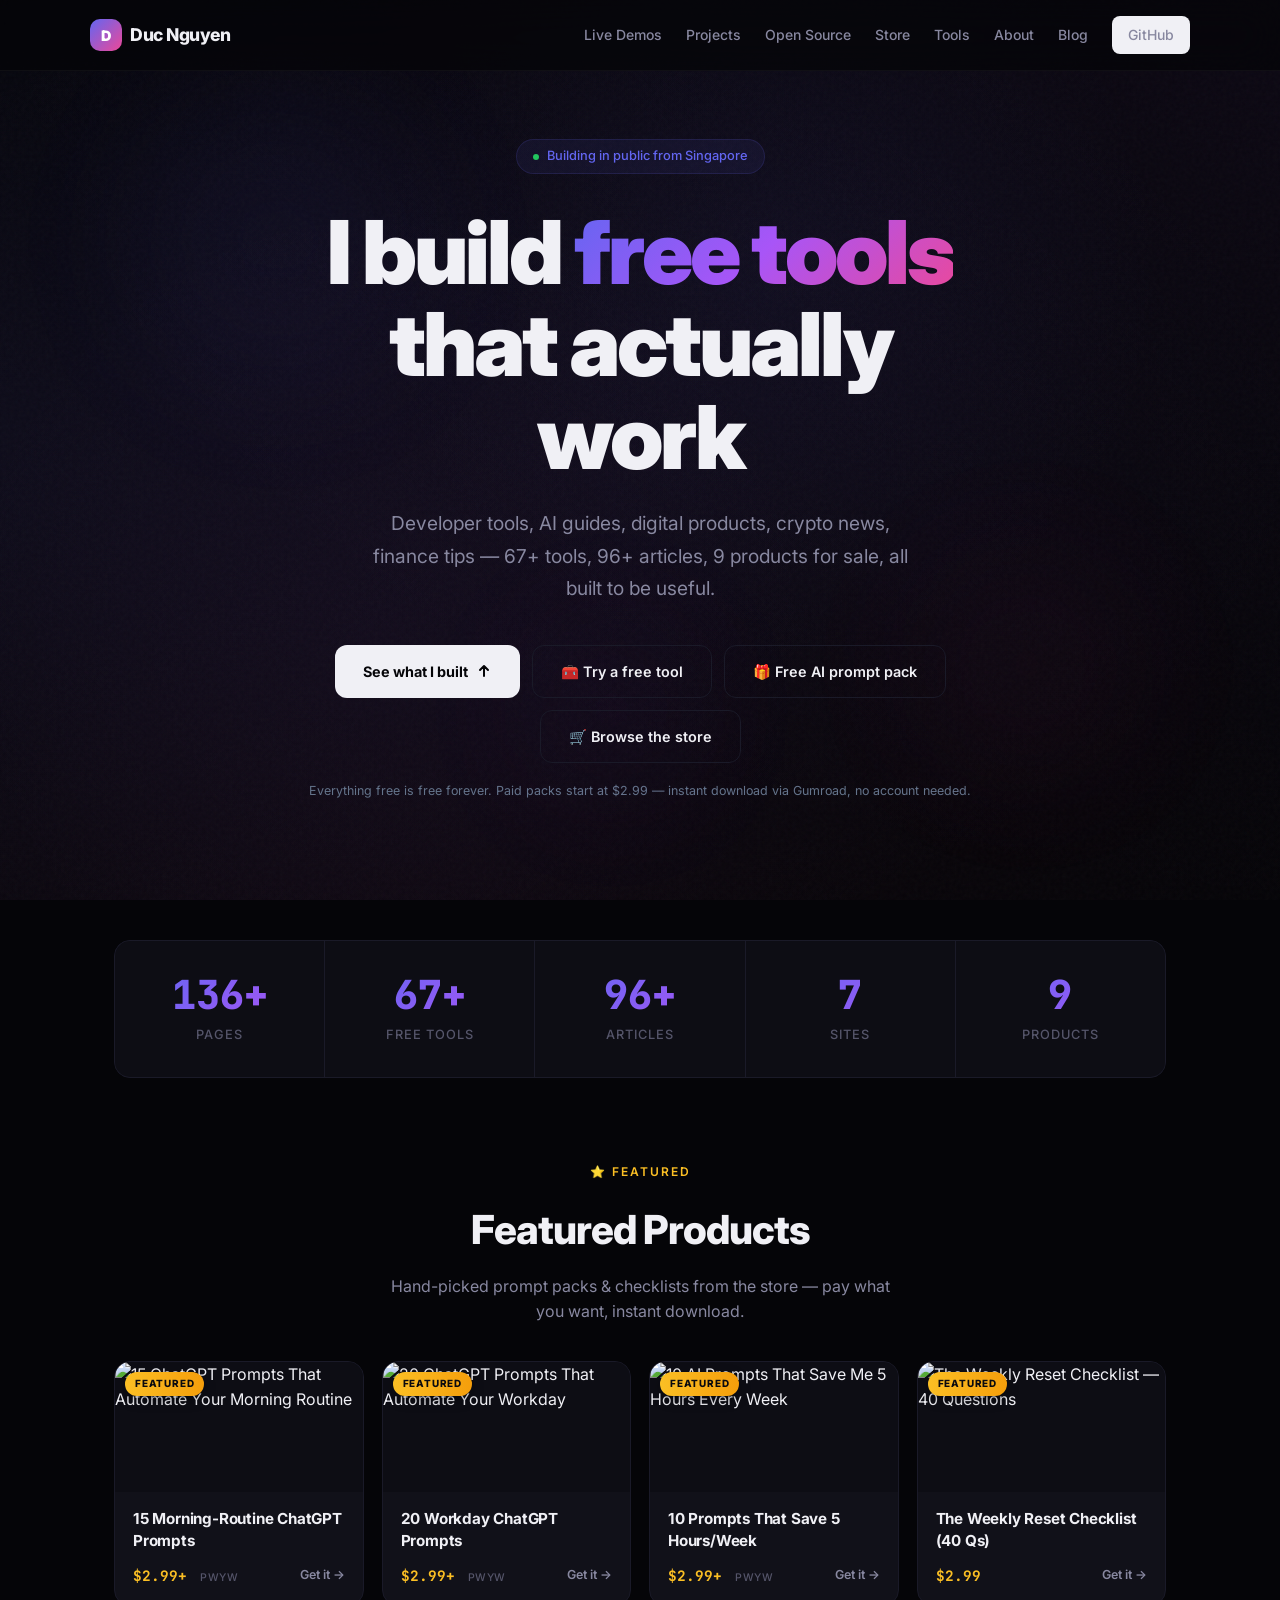
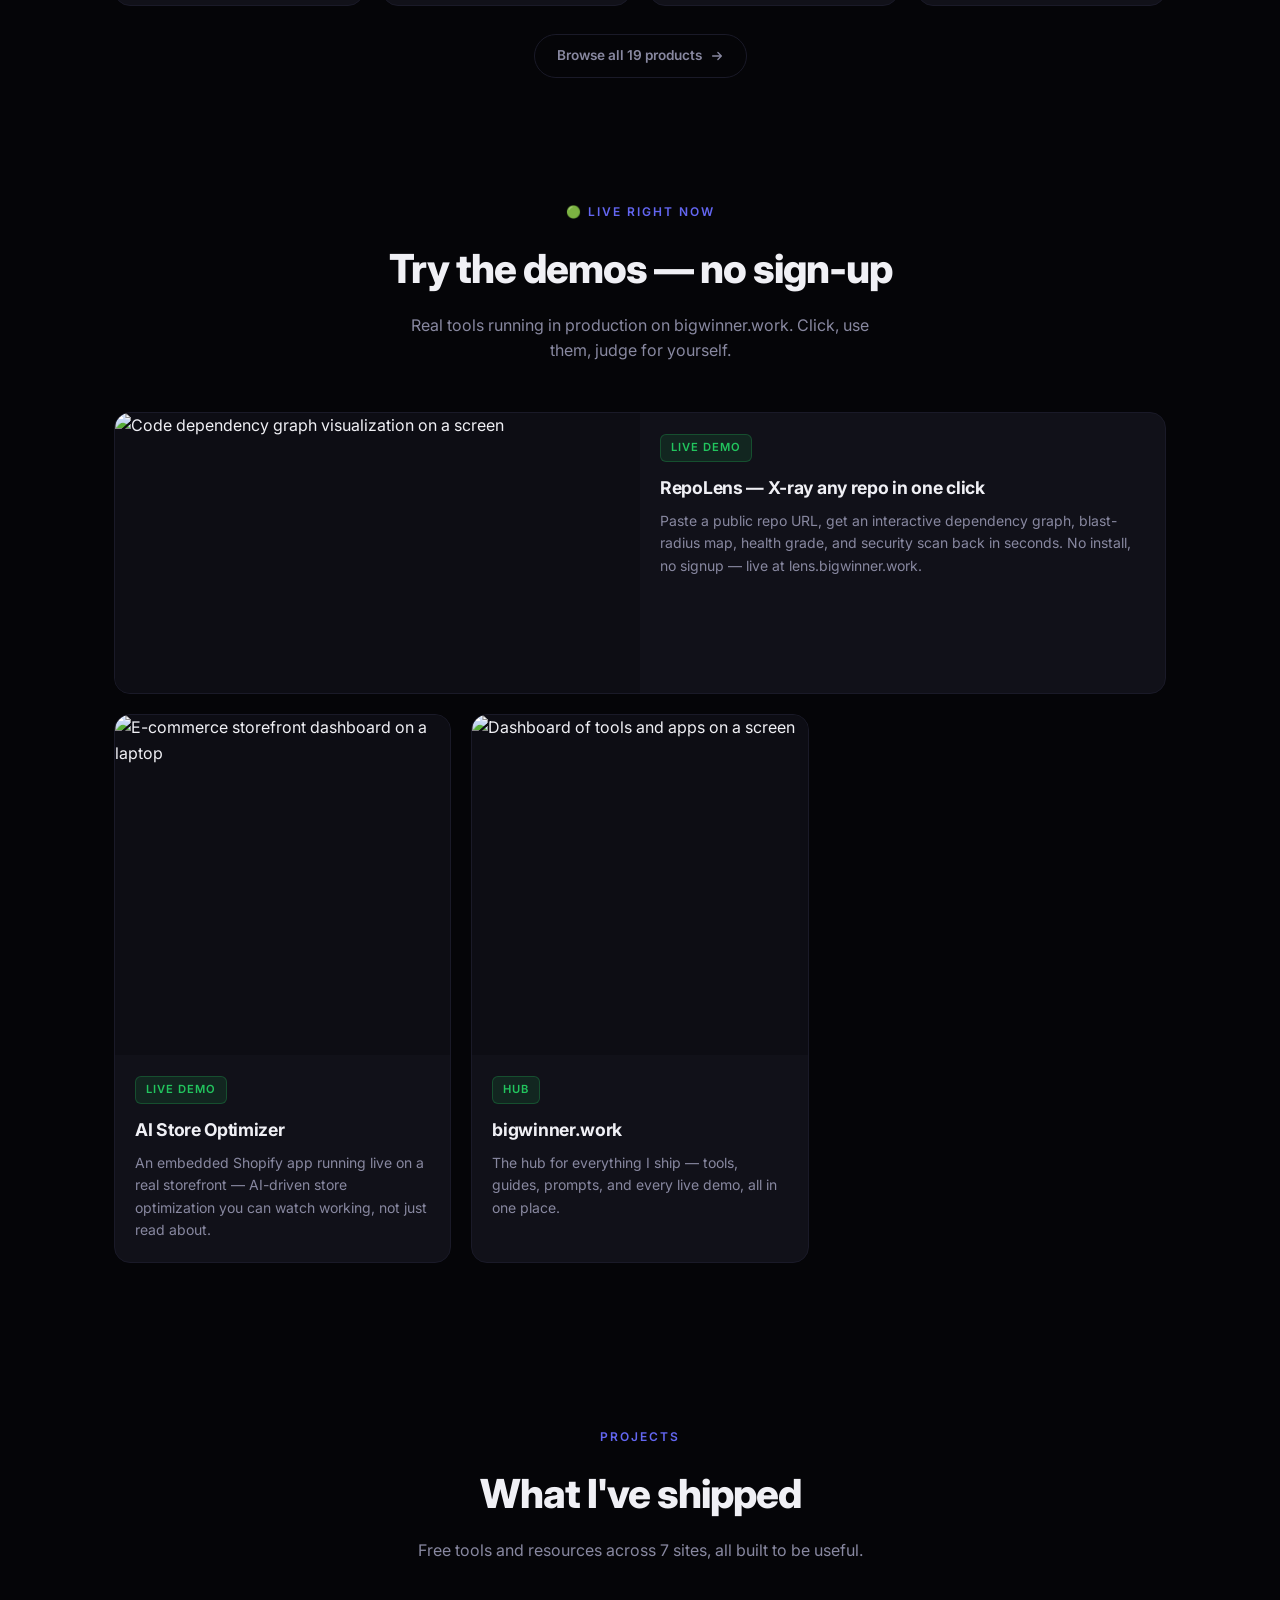
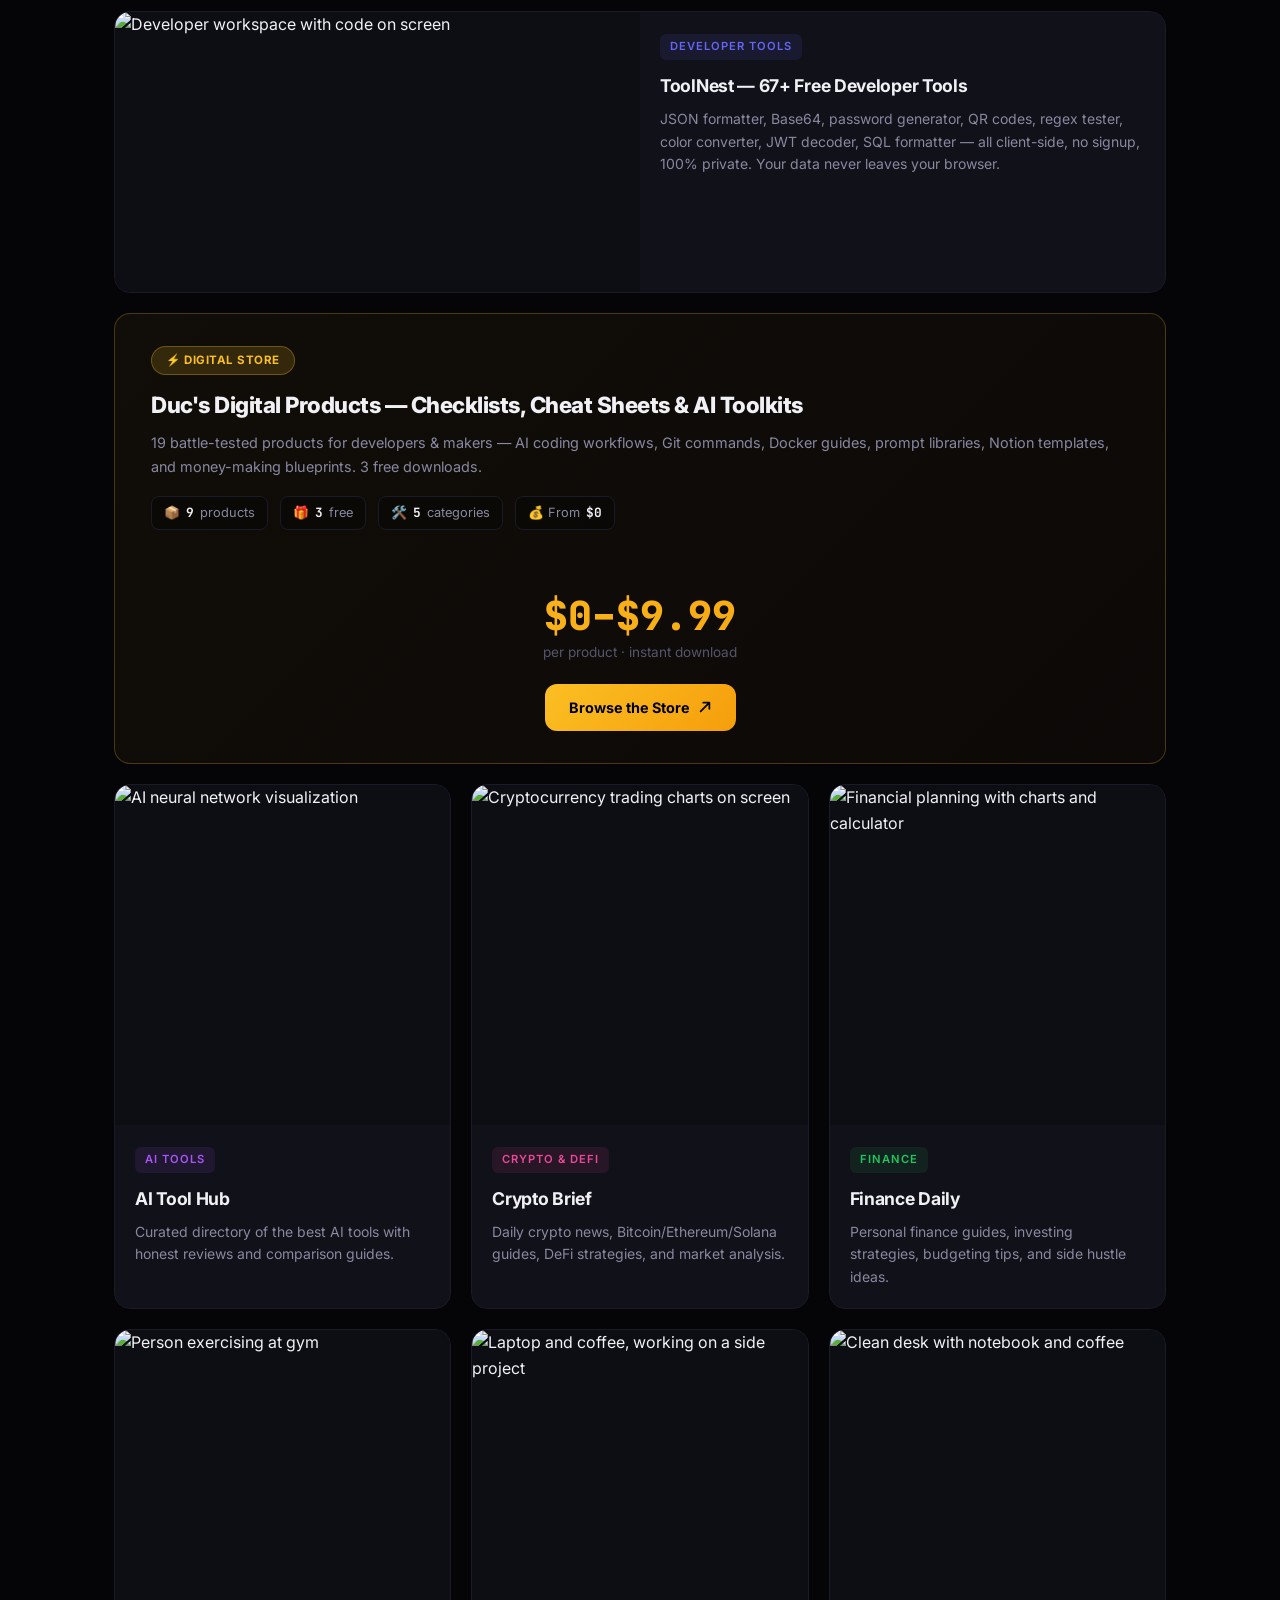
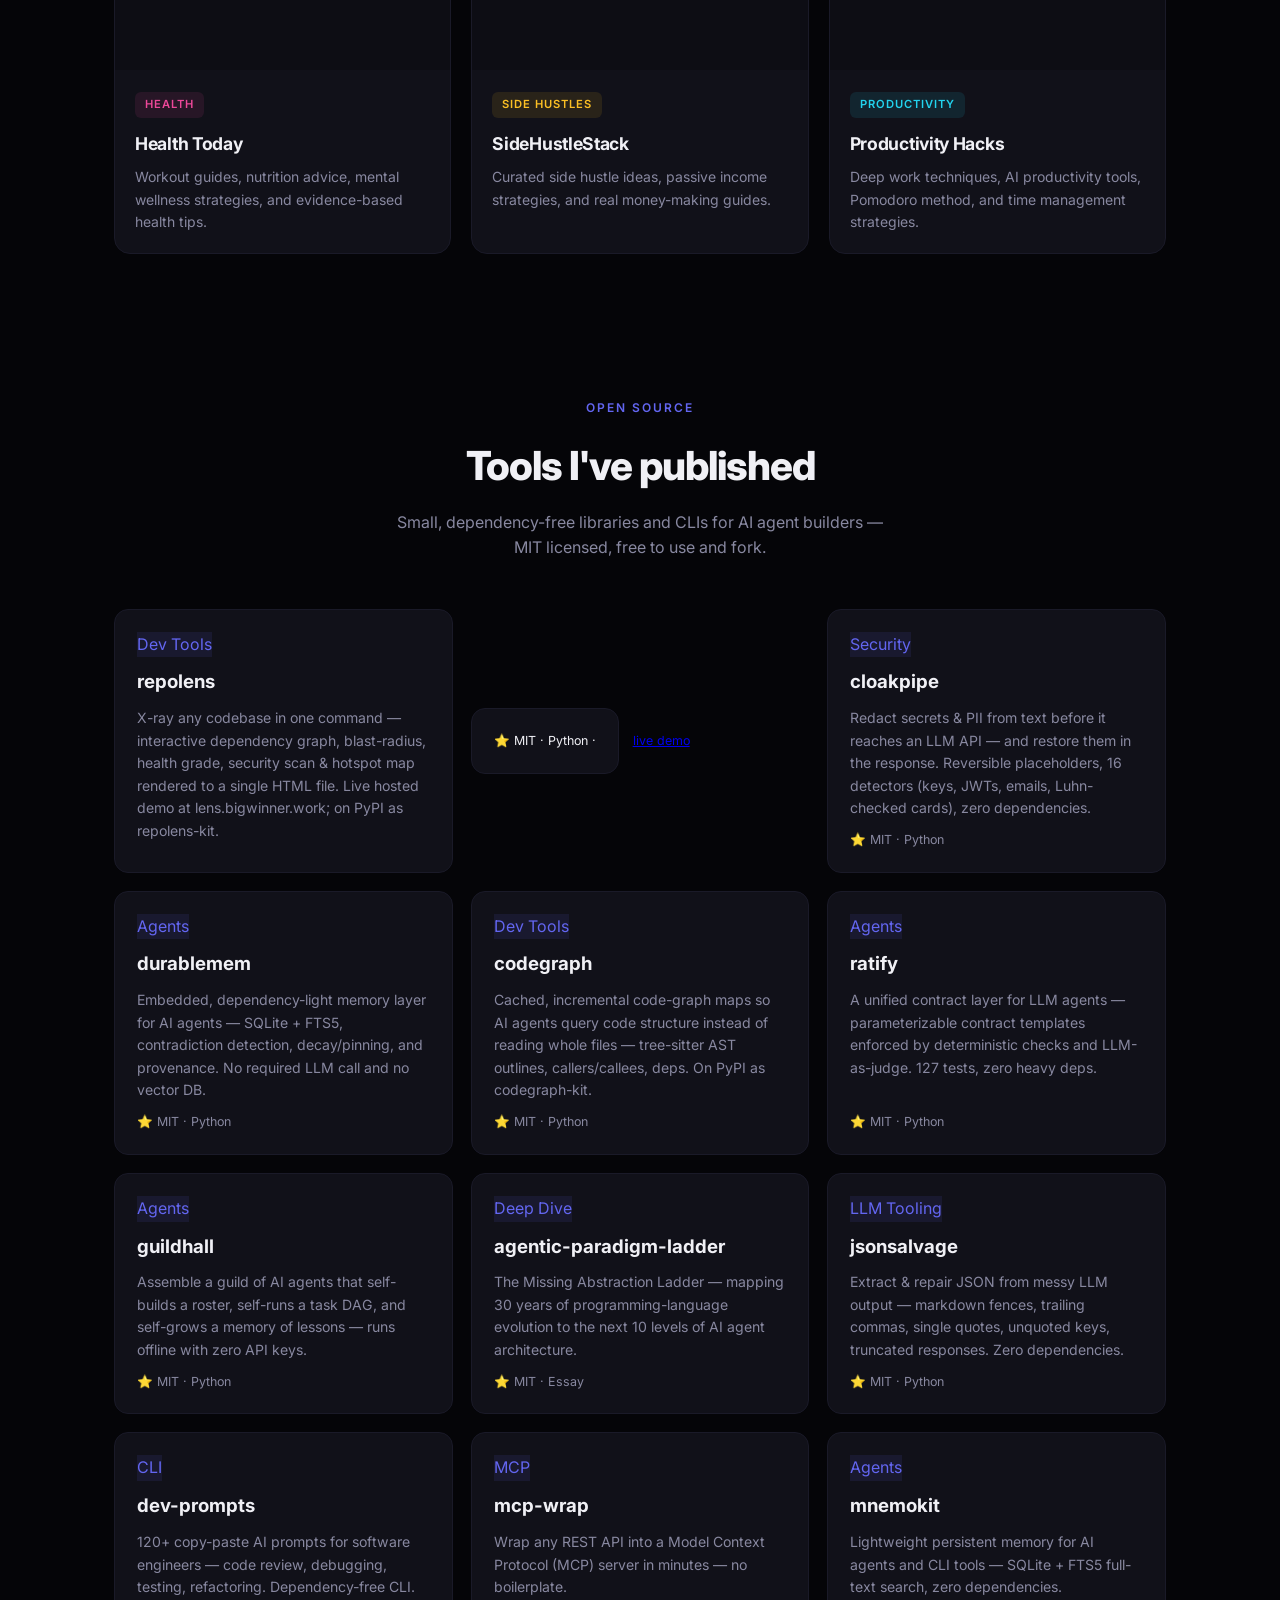
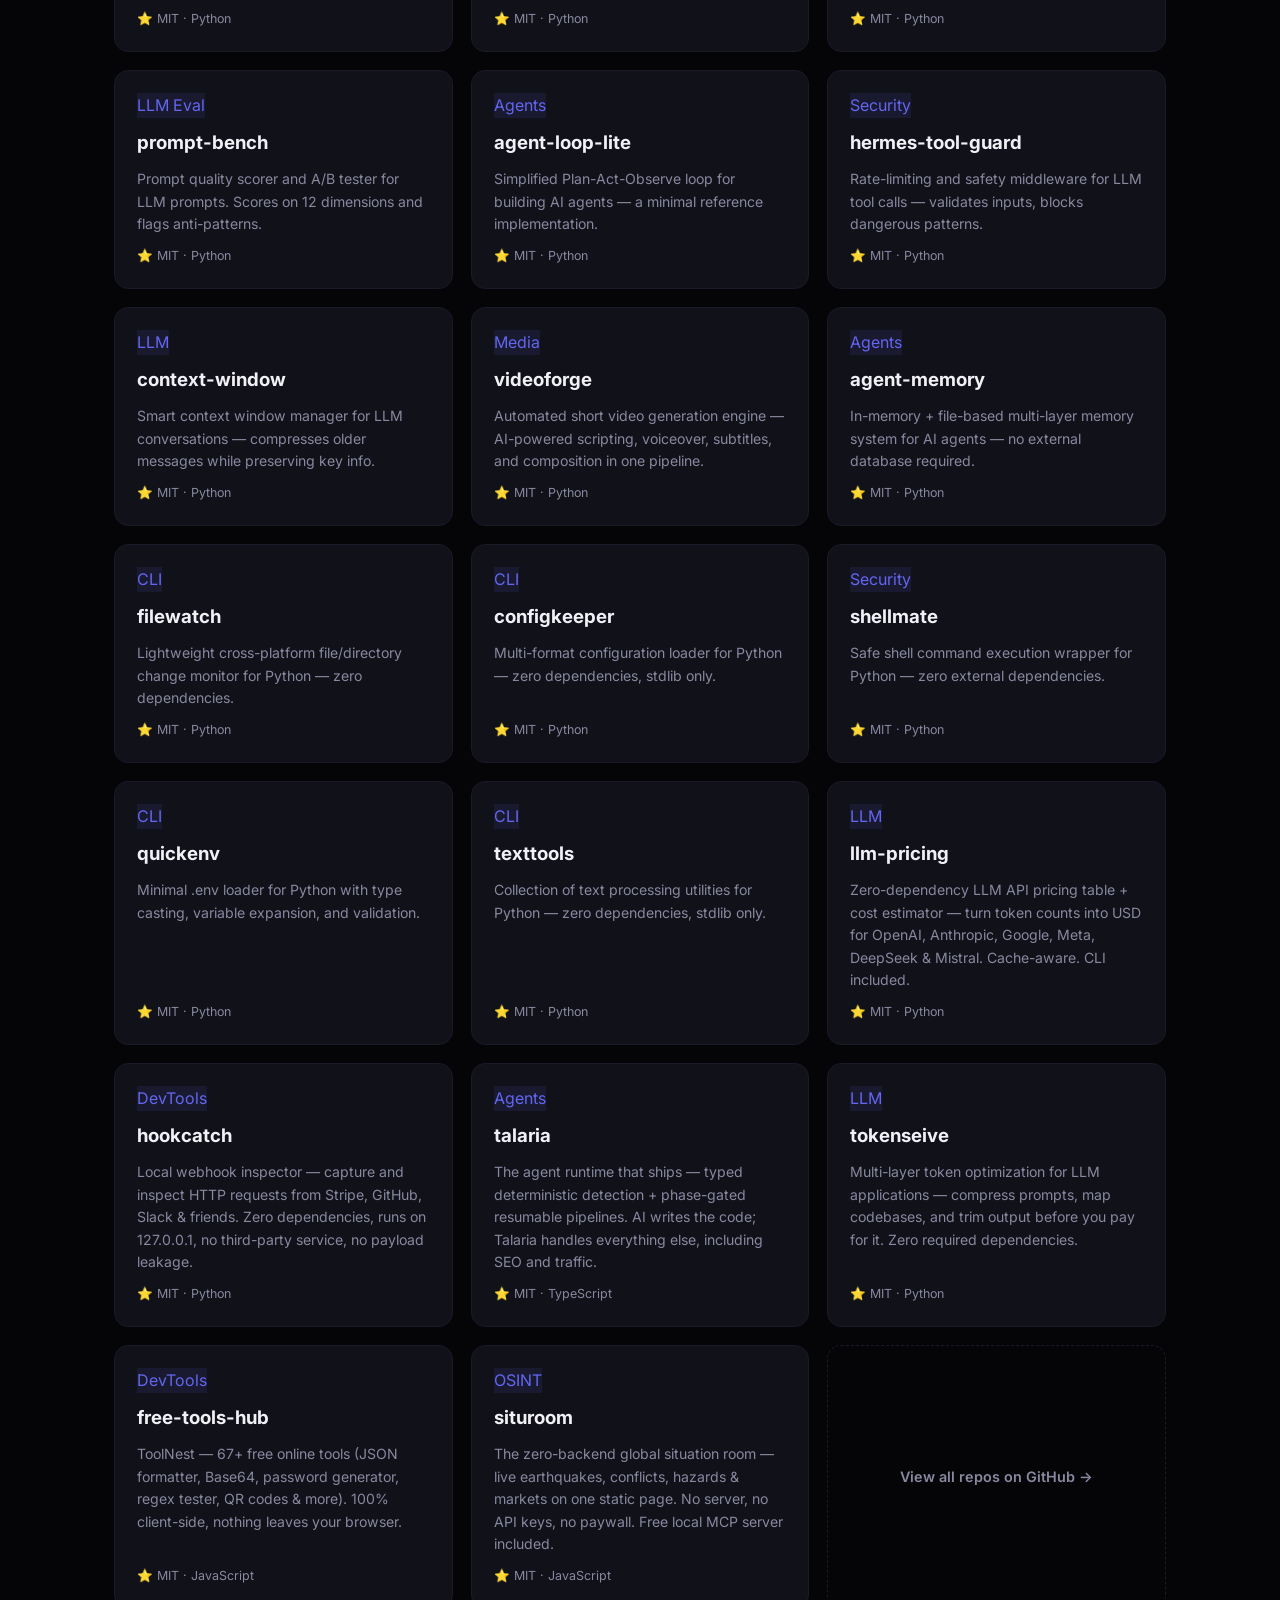
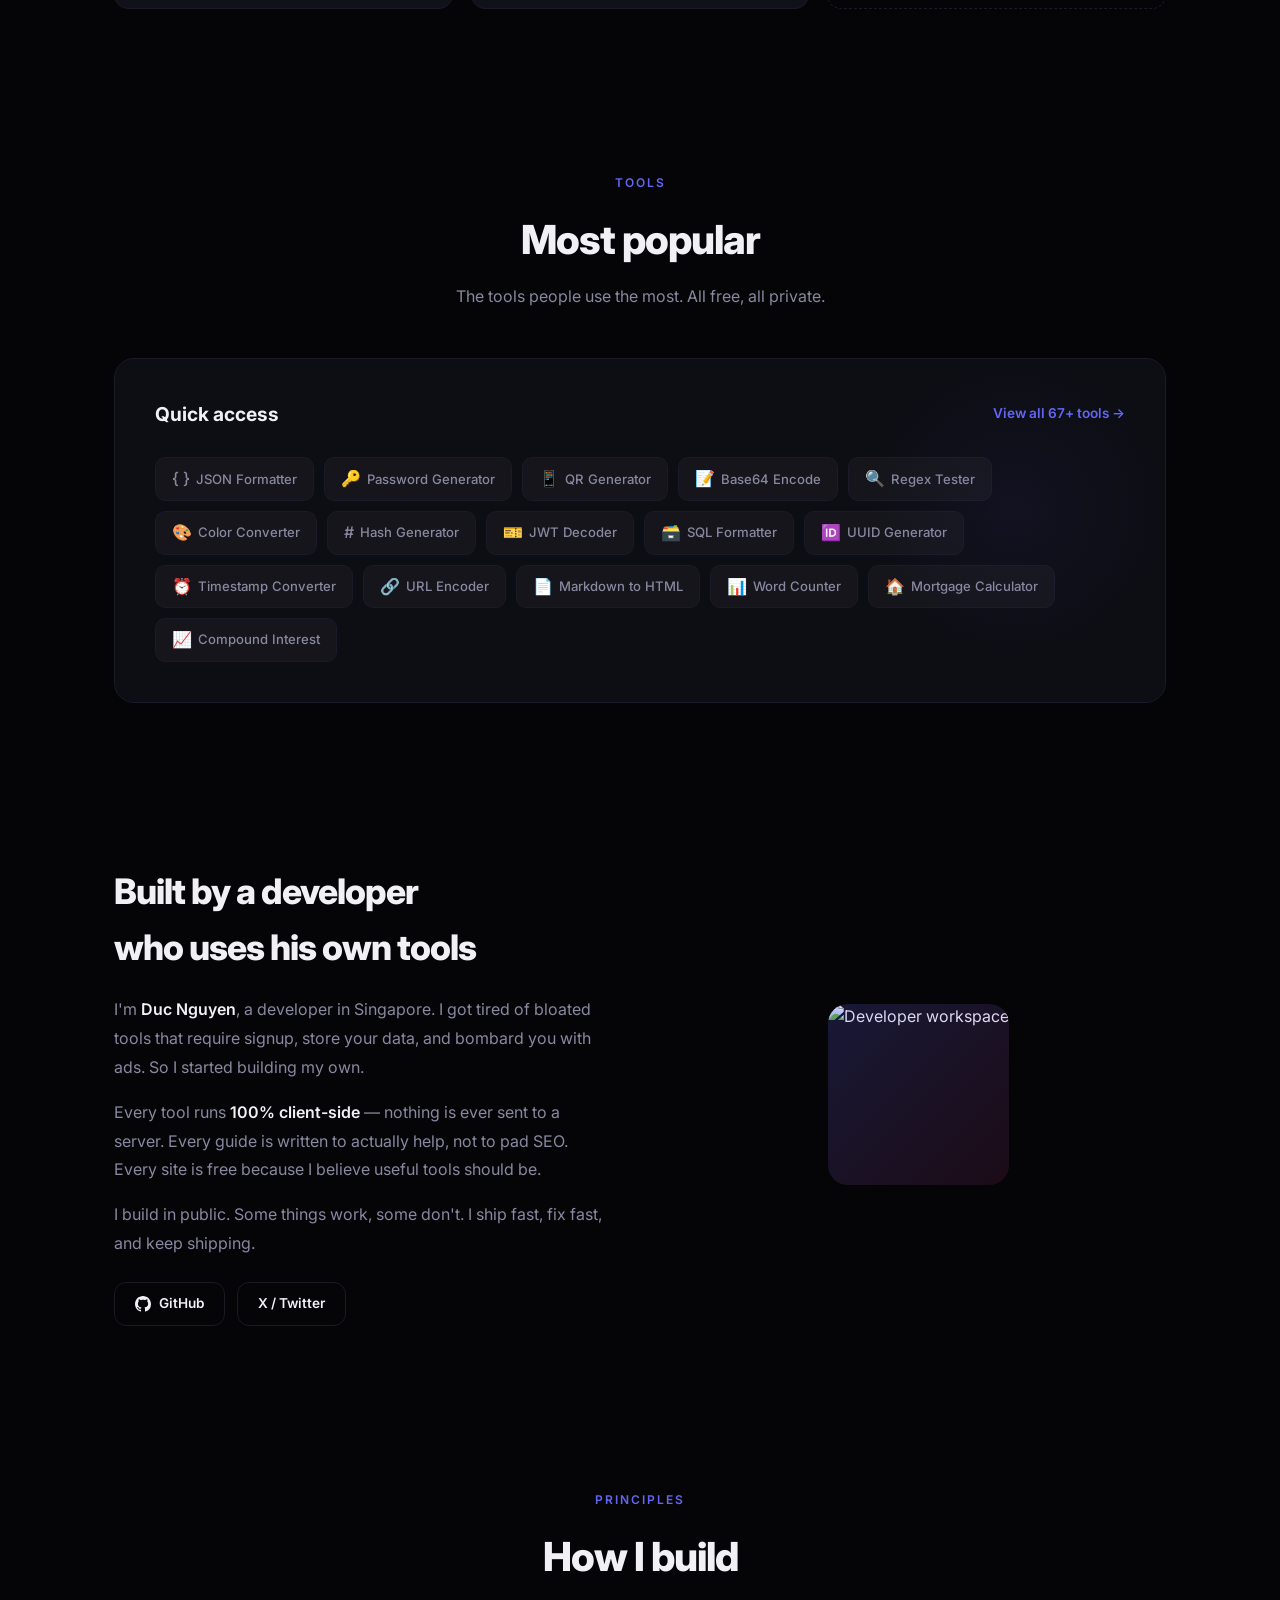
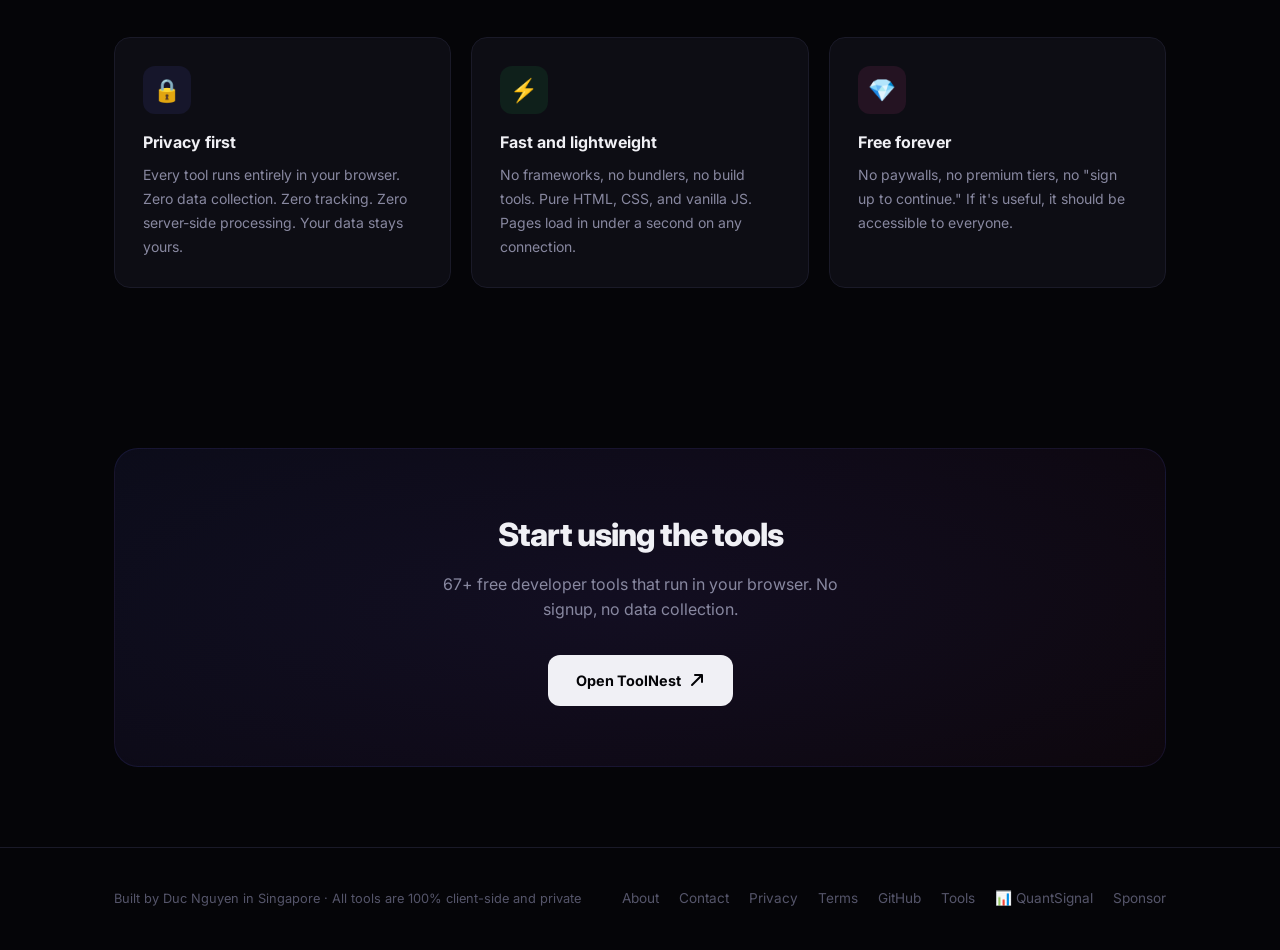
==== index.html @ ccb3fd34 "Add Live Demos section — lens.bigwinner.work, aiops.bigwinner.work, bigwinner.work hub" ====
<!DOCTYPE html>
<html lang="en">
<head>
<meta charset="UTF-8">
<meta name="ko-fi-verification" content="64ea4528-4867-47f4-9dbd-3e9dc4a42179">
<meta name="google-adsense-account" content="ca-pub-1432831545676654">
<!-- Google Analytics -->
<script async src="https://www.googletagmanager.com/gtag/js?id=G-7E63EG326X"></script>
<script>
  window.dataLayer = window.dataLayer || [];
  function gtag(){dataLayer.push(arguments);}
  gtag("js", new Date());
  gtag("config", "G-7E63EG326X");
</script>
<meta name="viewport" content="width=device-width, initial-scale=1.0">
<title>Duc Nguyen — Builder, Developer, Maker of Free Tools</title>
<meta name="description" content="I build free tools, write guides, and sell digital products. 67+ developer tools, 96+ articles, 9 products, 8 sites — all built to be useful.">
<meta name="robots" content="index, follow">
<link rel="canonical" href="https://nguyenminhduc9988.github.io/">
<meta property="og:title" content="Duc Nguyen — Builder, Developer, Maker of Free Tools">
<meta property="og:description" content="I build free tools, write guides, and sell digital products. 67+ developer tools, 96+ articles, 9 products, 8 sites — all built to be useful.">
<meta property="og:type" content="website">
<meta property="og:url" content="https://nguyenminhduc9988.github.io/">
<meta property="og:site_name" content="Duc Nguyen">
<meta property="og:image" content="https://nguyenminhduc9988.github.io/og-image.png">
<meta name="twitter:card" content="summary_large_image">
<meta name="twitter:title" content="Duc Nguyen — Builder, Developer, Maker of Free Tools">
<meta name="twitter:description" content="I build free tools, write guides, and sell digital products. 67+ developer tools, 96+ articles, 9 products, 8 sites — all built to be useful.">
<meta name="twitter:image" content="https://nguyenminhduc9988.github.io/og-image.png">
<link rel="icon" href="data:image/svg+xml,%3Csvg xmlns='http://www.w3.org/2000/svg' viewBox='0 0 100 100'%3E%3Cdefs%3E%3ClinearGradient id='g' x1='0' y1='0' x2='1' y2='1'%3E%3Cstop offset='0' stop-color='%236366f1'/%3E%3Cstop offset='1' stop-color='%23ec4899'/%3E%3C/linearGradient%3E%3C/defs%3E%3Crect width='100' height='100' rx='20' fill='%230a0a0f'/%3E%3Ctext x='50' y='70' font-family='Arial' font-size='50' font-weight='bold' text-anchor='middle' fill='url(%23g)'%3ED%3C/text%3E%3C/svg%3E">
<link rel="preconnect" href="https://fonts.googleapis.com">
<link rel="preconnect" href="https://fonts.gstatic.com" crossorigin>
<link href="https://fonts.googleapis.com/css2?family=Inter:wght@300;400;500;600;700;800;900&family=JetBrains+Mono:wght@400;700;800&display=swap" rel="stylesheet">
<script type="application/ld+json">
{
  "@context": "https://schema.org",
  "@type": "Person",
  "name": "Duc Nguyen",
  "url": "https://nguyenminhduc9988.github.io/",
  "sameAs": ["https://github.com/nguyenminhduc9988"],
  "jobTitle": "Developer & Builder",
  "knowsAbout": ["Web Development", "AI Tools", "Developer Tools", "Free Software"]
}
</script>
<script type="application/ld+json">
{
  "@context": "https://schema.org",
  "@type": "ItemList",
  "name": "Projects by Duc Nguyen",
  "itemListElement": [
    {"@type": "ListItem", "position": 1, "name": "ToolNest — 67+ Free Developer Tools", "url": "https://nguyenminhduc9988.github.io/free-tools-hub/"},
    {"@type": "ListItem", "position": 2, "name": "AI Tool Hub — AI Tools Directory", "url": "https://nguyenminhduc9988.github.io/ai-tool-hub/"},
    {"@type": "ListItem", "position": 3, "name": "Crypto Brief — Crypto News & Guides", "url": "https://nguyenminhduc9988.github.io/crypto-brief/"},
    {"@type": "ListItem", "position": 4, "name": "Finance Daily — Personal Finance", "url": "https://nguyenminhduc9988.github.io/finance-daily/"},
    {"@type": "ListItem", "position": 5, "name": "Health Today — Wellness & Fitness", "url": "https://nguyenminhduc9988.github.io/health-today/"},
    {"@type": "ListItem", "position": 6, "name": "SideHustleStack — Side Hustles", "url": "https://nguyenminhduc9988.github.io/sidehustlestack/"},
    {"@type": "ListItem", "position": 7, "name": "Productivity Hacks — Work Smarter", "url": "https://nguyenminhduc9988.github.io/productivity-hacks/"},
    {"@type": "ListItem", "position": 8, "name": "Duc Store — 36 Digital Products", "url": "https://nguyenminhduc9988.github.io/duc-store/"}
  ]
}
</script>
<style>
:root {
  --bg: #050508;
  --surface: #0d0d14;
  --card: #111119;
  --border: #1a1a28;
  --border-glow: #2a2a40;
  --text: #f0f0f5;
  --text-secondary: #8888a0;
  --text-muted: #55556a;
  --accent: #6366f1;
  --accent2: #a855f7;
  --accent3: #ec4899;
  --green: #22c55e;
  --font: 'Inter', -apple-system, BlinkMacSystemFont, sans-serif;
  --mono: 'JetBrains Mono', monospace;
}
*, *::before, *::after { box-sizing: border-box; margin: 0; padding: 0; }
html { scroll-behavior: smooth; }
body {
  font-family: var(--font);
  background: var(--bg);
  color: var(--text);
  line-height: 1.6;
  overflow-x: hidden;
  -webkit-font-smoothing: antialiased;
}

/* Animated mesh gradient background */
.hero-bg {
  position: fixed;
  top: 0; left: 0;
  width: 100%; height: 100%;
  z-index: -1;
  overflow: hidden;
}
.hero-bg::before {
  content: '';
  position: absolute;
  top: -50%; left: -50%;
  width: 200%; height: 200%;
  background: 
    radial-gradient(ellipse at 20% 50%, rgba(99,102,241,0.08) 0%, transparent 50%),
    radial-gradient(ellipse at 80% 20%, rgba(168,85,247,0.06) 0%, transparent 50%),
    radial-gradient(ellipse at 40% 80%, rgba(236,72,153,0.04) 0%, transparent 50%);
  animation: meshMove 20s ease-in-out infinite;
}
.hero-bg::after {
  content: '';
  position: absolute;
  top: 0; left: 0;
  width: 100%; height: 100%;
  background: 
    radial-gradient(circle at 60% 30%, rgba(99,102,241,0.05) 0%, transparent 40%),
    radial-gradient(circle at 30% 70%, rgba(168,85,247,0.03) 0%, transparent 40%);
  animation: meshMove2 25s ease-in-out infinite;
}
@keyframes meshMove {
  0%, 100% { transform: translate(0, 0) rotate(0deg); }
  33% { transform: translate(2%, -1%) rotate(1deg); }
  66% { transform: translate(-1%, 2%) rotate(-1deg); }
}
@keyframes meshMove2 {
  0%, 100% { transform: translate(0, 0) rotate(0deg); }
  50% { transform: translate(-2%, 1%) rotate(2deg); }
}

/* Noise texture overlay */
.noise {
  position: fixed;
  top: 0; left: 0;
  width: 100%; height: 100%;
  z-index: -1;
  opacity: 0.03;
  background-image: url("data:image/svg+xml,%3Csvg viewBox='0 0 256 256' xmlns='http://www.w3.org/2000/svg'%3E%3Cfilter id='n'%3E%3CfeTurbulence type='fractalNoise' baseFrequency='0.9' numOctaves='4' stitchTiles='stitch'/%3E%3C/filter%3E%3Crect width='100%25' height='100%25' filter='url(%23n)'/%3E%3C/svg%3E");
  pointer-events: none;
}

/* Grid lines subtle background */
.grid-lines {
  position: fixed;
  top: 0; left: 0;
  width: 100%; height: 100%;
  z-index: -1;
  opacity: 0.015;
  background-image: 
    linear-gradient(rgba(255,255,255,0.1) 1px, transparent 1px),
    linear-gradient(90deg, rgba(255,255,255,0.1) 1px, transparent 1px);
  background-size: 60px 60px;
  pointer-events: none;
}

.container {
  max-width: 1100px;
  margin: 0 auto;
  padding: 0 24px;
}

/* NAV */
nav {
  position: fixed;
  top: 0; left: 0; right: 0;
  z-index: 100;
  padding: 16px 24px;
  backdrop-filter: blur(20px);
  -webkit-backdrop-filter: blur(20px);
  background: rgba(5,5,8,0.7);
  border-bottom: 1px solid rgba(255,255,255,0.04);
  transition: all 0.3s;
}
nav.scrolled {
  padding: 10px 24px;
  background: rgba(5,5,8,0.9);
}
nav .nav-inner {
  max-width: 1100px;
  margin: 0 auto;
  display: flex;
  align-items: center;
  justify-content: space-between;
}
nav .logo {
  font-weight: 800;
  font-size: 1.1rem;
  letter-spacing: -0.5px;
  color: var(--text);
  text-decoration: none;
  display: flex;
  align-items: center;
  gap: 8px;
}
nav .logo .mark {
  width: 32px; height: 32px;
  border-radius: 10px;
  background: linear-gradient(135deg, var(--accent), var(--accent3));
  display: flex;
  align-items: center;
  justify-content: center;
  font-weight: 900;
  font-size: 0.9rem;
  color: white;
}
nav .nav-links {
  display: flex;
  gap: 24px;
  align-items: center;
}
nav .nav-links a {
  color: var(--text-secondary);
  text-decoration: none;
  font-size: 0.875rem;
  font-weight: 500;
  transition: color 0.2s;
}
nav .nav-links a:hover { color: var(--text); }
nav .nav-cta {
  background: var(--text);
  color: var(--bg);
  padding: 8px 16px;
  border-radius: 8px;
  font-weight: 600;
  font-size: 0.8rem;
  text-decoration: none;
  transition: all 0.2s;
}
nav .nav-cta:hover { opacity: 0.85; transform: translateY(-1px); }
@media (max-width: 640px) {
  nav .nav-links { display: none; }
}

/* HERO */
.hero {
  min-height: 100vh;
  display: flex;
  align-items: center;
  justify-content: center;
  text-align: center;
  padding: 120px 24px 80px;
  position: relative;
}
.hero-content { max-width: 720px; }
.hero-badge {
  display: inline-flex;
  align-items: center;
  gap: 8px;
  background: rgba(99,102,241,0.08);
  border: 1px solid rgba(99,102,241,0.15);
  border-radius: 100px;
  padding: 6px 16px;
  font-size: 0.8rem;
  font-weight: 500;
  color: var(--accent);
  margin-bottom: 32px;
  animation: fadeInUp 0.6s ease-out;
}
.hero-badge .dot {
  width: 6px; height: 6px;
  background: var(--green);
  border-radius: 50%;
  animation: pulse 2s infinite;
}
@keyframes pulse {
  0%, 100% { opacity: 1; }
  50% { opacity: 0.4; }
}
.hero h1 {
  font-size: clamp(3rem, 8vw, 5.5rem);
  font-weight: 900;
  letter-spacing: -3px;
  line-height: 1.05;
  margin-bottom: 24px;
  animation: fadeInUp 0.6s ease-out 0.1s both;
}
.hero h1 .gradient {
  background: linear-gradient(135deg, var(--accent), var(--accent2), var(--accent3));
  -webkit-background-clip: text;
  -webkit-text-fill-color: transparent;
  background-clip: text;
}
.hero-sub {
  font-size: 1.2rem;
  color: var(--text-secondary);
  max-width: 540px;
  margin: 0 auto 40px;
  line-height: 1.7;
  font-weight: 400;
  animation: fadeInUp 0.6s ease-out 0.2s both;
}
.hero-actions {
  display: flex;
  gap: 12px;
  justify-content: center;
  flex-wrap: wrap;
  animation: fadeInUp 0.6s ease-out 0.3s both;
}
.btn-primary {
  display: inline-flex;
  align-items: center;
  gap: 8px;
  background: var(--text);
  color: var(--bg);
  padding: 14px 28px;
  border-radius: 12px;
  font-weight: 700;
  font-size: 0.9rem;
  text-decoration: none;
  transition: all 0.2s;
  border: none;
}
.btn-primary:hover { transform: translateY(-2px); box-shadow: 0 8px 30px rgba(255,255,255,0.1); }
.btn-secondary {
  display: inline-flex;
  align-items: center;
  gap: 8px;
  background: transparent;
  color: var(--text);
  padding: 14px 28px;
  border-radius: 12px;
  font-weight: 600;
  font-size: 0.9rem;
  text-decoration: none;
  border: 1px solid var(--border);
  transition: all 0.2s;
}
.btn-secondary:hover { border-color: var(--text-muted); transform: translateY(-2px); }

/* Floating orbs */
.orbs {
  position: absolute;
  top: 0; left: 0;
  width: 100%; height: 100%;
  pointer-events: none;
  overflow: hidden;
}
.orb {
  position: absolute;
  border-radius: 50%;
  filter: blur(80px);
  opacity: 0.4;
  animation: orbFloat 15s ease-in-out infinite;
}
.orb-1 { width: 300px; height: 300px; background: rgba(99,102,241,0.15); top: 10%; left: 10%; animation-delay: 0s; }
.orb-2 { width: 250px; height: 250px; background: rgba(236,72,153,0.1); top: 60%; right: 10%; animation-delay: -5s; }
.orb-3 { width: 200px; height: 200px; background: rgba(168,85,247,0.1); bottom: 10%; left: 40%; animation-delay: -10s; }
@keyframes orbFloat {
  0%, 100% { transform: translate(0, 0); }
  25% { transform: translate(30px, -20px); }
  50% { transform: translate(-20px, 30px); }
  75% { transform: translate(20px, 20px); }
}

@keyframes fadeInUp {
  from { opacity: 0; transform: translateY(20px); }
  to { opacity: 1; transform: translateY(0); }
}

/* STATS SECTION */
.stats-section {
  padding: 40px 0 80px;
}
.stats-grid {
  display: grid;
  grid-template-columns: repeat(5, 1fr);
  gap: 1px;
  background: var(--border);
  border: 1px solid var(--border);
  border-radius: 16px;
  overflow: hidden;
}
.stat-item {
  background: var(--surface);
  padding: 32px 24px;
  text-align: center;
}
.stat-item .stat-num {
  font-family: var(--mono);
  font-size: clamp(1.8rem, 4vw, 2.5rem);
  font-weight: 800;
  background: linear-gradient(135deg, var(--accent), var(--accent2));
  -webkit-background-clip: text;
  -webkit-text-fill-color: transparent;
  background-clip: text;
  line-height: 1.1;
}
.stat-item .stat-label {
  color: var(--text-muted);
  font-size: 0.8rem;
  font-weight: 500;
  margin-top: 8px;
  text-transform: uppercase;
  letter-spacing: 1px;
}
@media (max-width: 640px) {
  .stats-grid { grid-template-columns: repeat(2, 1fr); }
}

/* BESTSELLERS */
.bestsellers-section {
  padding: 0 0 40px;
}
.bestsellers-section .section-title {
  margin-bottom: 36px;
}
.bestsellers-section .section-title .label {
  color: #fbbf24;
}
.bestsellers-grid {
  display: grid;
  grid-template-columns: repeat(auto-fit, minmax(230px, 1fr));
  gap: 18px;
}
.bestseller-card {
  background: var(--card);
  border: 1px solid var(--border);
  border-radius: 16px;
  overflow: hidden;
  text-decoration: none;
  color: var(--text);
  display: flex;
  flex-direction: column;
  position: relative;
  transition: all 0.3s;
}
.bestseller-card::before {
  content: '';
  position: absolute;
  inset: -1px;
  border-radius: 17px;
  padding: 1px;
  background: linear-gradient(135deg, transparent, transparent);
  -webkit-mask: linear-gradient(#fff 0 0) content-box, linear-gradient(#fff 0 0);
  mask: linear-gradient(#fff 0 0) content-box, linear-gradient(#fff 0 0);
  -webkit-mask-composite: xor;
  mask-composite: exclude;
  opacity: 0;
  transition: opacity 0.3s;
  pointer-events: none;
  z-index: 1;
}
.bestseller-card:hover::before {
  opacity: 1;
  background: linear-gradient(135deg, #fbbf24, #f59e0b, #d97706);
}
.bestseller-card:hover {
  transform: translateY(-4px);
  box-shadow: 0 20px 40px rgba(0,0,0,0.3), 0 0 60px rgba(251,191,36,0.08);
}
.bestseller-thumb {
  position: relative;
  overflow: hidden;
}
.bestseller-thumb img {
  width: 100%;
  height: auto;
  aspect-ratio: 40/21;
  object-fit: cover;
  display: block;
  background: var(--surface);
  transition: transform 0.4s;
}
.bestseller-card:hover .bestseller-thumb img {
  transform: scale(1.04);
}
.bestseller-badge {
  position: absolute;
  top: 10px; left: 10px;
  display: inline-flex;
  align-items: center;
  font-size: 0.62rem;
  font-weight: 800;
  letter-spacing: 0.8px;
  text-transform: uppercase;
  padding: 4px 10px;
  border-radius: 100px;
  background: linear-gradient(90deg, #fbbf24, #f59e0b);
  color: #0a0a0f;
  box-shadow: 0 4px 12px rgba(0,0,0,0.35);
}
.bestseller-body {
  padding: 16px 18px 18px;
  display: flex;
  flex-direction: column;
  gap: 12px;
  flex: 1;
}
.bestseller-body h3 {
  font-size: 0.95rem;
  font-weight: 700;
  line-height: 1.45;
  margin: 0;
  letter-spacing: -0.2px;
}
.bestseller-meta {
  margin-top: auto;
  display: flex;
  align-items: center;
  justify-content: space-between;
  gap: 8px;
}
.bestseller-price {
  font-family: var(--mono);
  font-size: 0.9rem;
  font-weight: 700;
  color: #fbbf24;
}
.bestseller-price span {
  font-family: var(--font);
  font-size: 0.66rem;
  font-weight: 500;
  color: var(--text-muted);
  text-transform: uppercase;
  letter-spacing: 0.5px;
  margin-left: 4px;
}
.bestseller-cta {
  font-size: 0.78rem;
  font-weight: 600;
  color: var(--text-secondary);
  display: inline-flex;
  align-items: center;
  gap: 4px;
  transition: color 0.25s, transform 0.25s;
}
.bestseller-card:hover .bestseller-cta {
  color: #fbbf24;
  transform: translateX(2px);
}
.bestsellers-footer {
  text-align: center;
  margin-top: 28px;
}
.bestsellers-footer a {
  display: inline-flex;
  align-items: center;
  gap: 8px;
  padding: 10px 22px;
  border: 1px solid var(--border);
  border-radius: 100px;
  color: var(--text-secondary);
  text-decoration: none;
  font-size: 0.85rem;
  font-weight: 600;
  transition: all 0.25s;
}
.bestsellers-footer a:hover {
  border-color: rgba(251,191,36,0.4);
  color: #fbbf24;
  transform: translateY(-2px);
}

/* SECTION TITLES */
.section-title {
  text-align: center;
  margin-bottom: 48px;
}
.section-title .label {
  display: inline-flex;
  align-items: center;
  gap: 6px;
  font-size: 0.75rem;
  font-weight: 600;
  text-transform: uppercase;
  letter-spacing: 2px;
  color: var(--accent);
  margin-bottom: 16px;
}
.section-title h2 {
  font-size: clamp(1.8rem, 4vw, 2.5rem);
  font-weight: 800;
  letter-spacing: -1px;
}
.section-title p {
  color: var(--text-secondary);
  max-width: 500px;
  margin: 12px auto 0;
  font-size: 1rem;
}

/* PROJECTS GRID */
.projects-section {
  padding: 80px 0;
}
.projects-grid {
  display: grid;
  grid-template-columns: repeat(auto-fit, minmax(300px, 1fr));
  gap: 20px;
}
.project-card {
  background: var(--card);
  border: 1px solid var(--border);
  border-radius: 16px;
  overflow: hidden;
  text-decoration: none;
  color: var(--text);
  transition: all 0.3s;
  position: relative;
}
.project-card::before {
  content: '';
  position: absolute;
  inset: -1px;
  border-radius: 17px;
  padding: 1px;
  background: linear-gradient(135deg, transparent, transparent);
  -webkit-mask: linear-gradient(#fff 0 0) content-box, linear-gradient(#fff 0 0);
  mask: linear-gradient(#fff 0 0) content-box, linear-gradient(#fff 0 0);
  -webkit-mask-composite: xor;
  mask-composite: exclude;
  opacity: 0;
  transition: opacity 0.3s;
}
.project-card:hover::before {
  opacity: 1;
  background: linear-gradient(135deg, var(--accent), var(--accent2), var(--accent3));
}
.project-card:hover {
  transform: translateY(-4px);
  box-shadow: 0 20px 40px rgba(0,0,0,0.3), 0 0 60px rgba(99,102,241,0.05);
}
.project-card-image {
  width: 100%;
  aspect-ratio: 16/9;
  object-fit: cover;
  display: block;
  background: var(--surface);
}
.project-card-body {
  padding: 20px;
}
.project-card-body .project-tag {
  display: inline-block;
  font-size: 0.7rem;
  font-weight: 600;
  text-transform: uppercase;
  letter-spacing: 1px;
  padding: 4px 10px;
  border-radius: 6px;
  margin-bottom: 12px;
}
.tag-dev { background: rgba(99,102,241,0.1); color: var(--accent); }
.tag-ai { background: rgba(168,85,247,0.1); color: var(--accent2); }
.tag-crypto { background: rgba(236,72,153,0.1); color: var(--accent3); }
.tag-finance { background: rgba(34,197,94,0.1); color: var(--green); }
.tag-health { background: rgba(236,72,153,0.1); color: var(--accent3); }
.tag-hustle { background: rgba(251,191,36,0.1); color: #fbbf24; }
.tag-prod { background: rgba(34,211,238,0.1); color: #22d3ee; }
.tag-oss { background: rgba(99,102,241,0.1); color: var(--accent); }
.tag-live { background: rgba(34,197,94,0.12); color: var(--green); border: 1px solid rgba(34,197,94,0.25); }

/* OPEN SOURCE GRID */
.oss-section {
  padding: 60px 0 80px;
}
.oss-grid {
  display: grid;
  grid-template-columns: repeat(auto-fit, minmax(280px, 1fr));
  gap: 18px;
}
.oss-card {
  background: var(--card);
  border: 1px solid var(--border);
  border-radius: 14px;
  padding: 22px;
  text-decoration: none;
  color: var(--text);
  transition: all 0.25s;
  display: flex;
  flex-direction: column;
  gap: 10px;
}
.oss-card:hover {
  transform: translateY(-3px);
  border-color: var(--accent);
  box-shadow: 0 16px 32px rgba(0,0,0,0.28);
}
.oss-card-head {
  display: flex;
  align-items: center;
  justify-content: space-between;
  gap: 10px;
}
.oss-card-head h3 {
  font-size: 1.05rem;
  font-weight: 700;
  margin: 0;
}
.oss-card p {
  color: var(--text-secondary);
  font-size: 0.88rem;
  line-height: 1.6;
  margin: 0;
  flex: 1;
}
.oss-card-meta {
  display: flex;
  align-items: center;
  gap: 14px;
  font-size: 0.78rem;
  color: var(--text-secondary);
}
.oss-more {
  display: flex;
  align-items: center;
  justify-content: center;
  text-align: center;
  border: 1px dashed var(--border);
  border-radius: 14px;
  padding: 22px;
  color: var(--text-secondary);
  text-decoration: none;
  font-size: 0.9rem;
  font-weight: 600;
  transition: all 0.25s;
}
.oss-more:hover {
  border-color: var(--accent);
  color: var(--accent);
}
.tag-store { background: rgba(251,191,36,0.12); color: #fbbf24; border: 1px solid rgba(251,191,36,0.25); }

/* Highlighted store card */
.project-card.store-highlight {
  grid-column: 1 / -1;
  background: linear-gradient(135deg, rgba(251,191,36,0.05), rgba(245,158,11,0.03));
  border: 1px solid rgba(251,191,36,0.25);
}
.project-card.store-highlight::before {
  background: linear-gradient(135deg, #fbbf24, #f59e0b, #d97706) !important;
}
.project-card.store-highlight:hover {
  border-color: rgba(251,191,36,0.4);
  box-shadow: 0 20px 40px rgba(0,0,0,0.3), 0 0 60px rgba(251,191,36,0.08);
}
.store-highlight-inner {
  display: grid;
  grid-template-columns: 1fr 1fr;
  gap: 24px;
  align-items: center;
}
.store-highlight-badge {
  display: inline-flex;
  align-items: center;
  gap: 6px;
  background: rgba(251,191,36,0.15);
  border: 1px solid rgba(251,191,36,0.3);
  border-radius: 100px;
  padding: 4px 14px;
  font-size: 0.72rem;
  font-weight: 700;
  color: #fbbf24;
  text-transform: uppercase;
  letter-spacing: 0.5px;
  margin-bottom: 12px;
}
.store-highlight-stats {
  display: flex;
  flex-wrap: wrap;
  gap: 12px;
  margin-top: 16px;
}
.store-stat {
  display: flex;
  align-items: center;
  gap: 6px;
  padding: 6px 12px;
  background: rgba(0,0,0,0.3);
  border: 1px solid var(--border);
  border-radius: 8px;
  font-size: 0.8rem;
  color: var(--text-secondary);
}
.store-stat strong {
  color: var(--text);
  font-family: var(--mono);
}
.store-price-tag {
  font-family: var(--mono);
  font-size: 2.5rem;
  font-weight: 800;
  background: linear-gradient(135deg, #fbbf24, #f59e0b);
  -webkit-background-clip: text;
  -webkit-text-fill-color: transparent;
  background-clip: text;
  line-height: 1.1;
}
.store-price-sub {
  font-size: 0.85rem;
  color: var(--text-muted);
  margin-top: 4px;
}
@media (max-width: 700px) {
  .store-highlight-inner {
    grid-template-columns: 1fr;
  }
  .project-card.store-highlight .project-card-image {
    min-height: 200px;
    aspect-ratio: 16/9;
  }
  .store-price-tag { font-size: 2rem; }
}
.project-card-body h3 {
  font-size: 1.1rem;
  font-weight: 700;
  margin-bottom: 8px;
  letter-spacing: -0.3px;
}
.project-card-body p {
  color: var(--text-secondary);
  font-size: 0.875rem;
  line-height: 1.6;
}

/* FEATURED — first card spans 2 cols */
.project-card.featured {
  grid-column: 1 / -1;
  display: grid;
  grid-template-columns: 1fr 1fr;
  background: var(--card);
}
.project-card.featured .project-card-image {
  aspect-ratio: auto;
  height: 100%;
  min-height: 280px;
}
@media (max-width: 700px) {
  .project-card.featured {
    grid-template-columns: 1fr;
  }
  .project-card.featured .project-card-image {
    min-height: 200px;
    aspect-ratio: 16/9;
  }
}

/* TOOLS SECTION */
.tools-section {
  padding: 80px 0;
}
.tools-showcase {
  background: var(--surface);
  border: 1px solid var(--border);
  border-radius: 20px;
  padding: 40px;
  position: relative;
  overflow: hidden;
}
.tools-showcase::before {
  content: '';
  position: absolute;
  top: 0; right: 0;
  width: 300px; height: 300px;
  background: radial-gradient(circle, rgba(99,102,241,0.06), transparent 70%);
  pointer-events: none;
}
.tools-header {
  display: flex;
  align-items: center;
  justify-content: space-between;
  margin-bottom: 28px;
  flex-wrap: wrap;
  gap: 12px;
}
.tools-header h3 {
  font-size: 1.2rem;
  font-weight: 700;
}
.tools-header a {
  font-size: 0.85rem;
  color: var(--accent);
  text-decoration: none;
  font-weight: 600;
  transition: color 0.2s;
}
.tools-header a:hover { color: var(--accent2); }
.tools-grid {
  display: flex;
  flex-wrap: wrap;
  gap: 10px;
}
.tool-pill {
  display: inline-flex;
  align-items: center;
  gap: 6px;
  background: rgba(255,255,255,0.03);
  border: 1px solid var(--border);
  color: var(--text-secondary);
  padding: 8px 16px;
  border-radius: 10px;
  font-size: 0.82rem;
  font-weight: 500;
  text-decoration: none;
  transition: all 0.2s;
}
.tool-pill:hover {
  background: rgba(99,102,241,0.08);
  border-color: rgba(99,102,241,0.2);
  color: var(--text);
  transform: translateY(-1px);
}
.tool-pill .tool-icon {
  font-size: 1rem;
}

/* ABOUT SECTION */
.about-section {
  padding: 80px 0;
}
.about-grid {
  display: grid;
  grid-template-columns: 1fr 1fr;
  gap: 60px;
  align-items: center;
}
.about-text h2 {
  font-size: clamp(1.6rem, 3.5vw, 2.2rem);
  font-weight: 800;
  letter-spacing: -1px;
  margin-bottom: 20px;
}
.about-text p {
  color: var(--text-secondary);
  font-size: 1rem;
  line-height: 1.8;
  margin-bottom: 16px;
}
.about-text .highlight {
  color: var(--text);
  font-weight: 600;
}
.about-image {
  position: relative;
  border-radius: 20px;
  overflow: hidden;
  aspect-ratio: 1;
  max-width: 400px;
  margin: 0 auto;
}
.about-image img {
  width: 100%;
  height: 100%;
  object-fit: cover;
  display: block;
}
.about-image .gradient-overlay {
  position: absolute;
  inset: 0;
  background: linear-gradient(135deg, rgba(99,102,241,0.2), rgba(236,72,153,0.1));
  pointer-events: none;
}
@media (max-width: 700px) {
  .about-grid {
    grid-template-columns: 1fr;
    gap: 32px;
  }
}

/* PRINCIPLES */
.principles {
  padding: 80px 0;
}
.principles-grid {
  display: grid;
  grid-template-columns: repeat(auto-fit, minmax(280px, 1fr));
  gap: 20px;
}
.principle-card {
  background: var(--surface);
  border: 1px solid var(--border);
  border-radius: 16px;
  padding: 28px;
  transition: all 0.3s;
}
.principle-card:hover {
  border-color: var(--border-glow);
  transform: translateY(-2px);
}
.principle-card .icon {
  width: 48px; height: 48px;
  border-radius: 12px;
  display: flex;
  align-items: center;
  justify-content: center;
  font-size: 1.4rem;
  margin-bottom: 16px;
}
.principle-card h4 {
  font-size: 1rem;
  font-weight: 700;
  margin-bottom: 8px;
}
.principle-card p {
  color: var(--text-secondary);
  font-size: 0.875rem;
  line-height: 1.7;
}

/* CTA SECTION */
.cta-section {
  padding: 80px 0;
}
.cta-box {
  background: linear-gradient(135deg, rgba(99,102,241,0.08), rgba(168,85,247,0.06), rgba(236,72,153,0.04));
  border: 1px solid rgba(99,102,241,0.12);
  border-radius: 24px;
  padding: 60px 40px;
  text-align: center;
  position: relative;
  overflow: hidden;
}
.cta-box::before {
  content: '';
  position: absolute;
  top: -50%; left: -50%;
  width: 200%; height: 200%;
  background: radial-gradient(ellipse at center, rgba(99,102,241,0.05), transparent 50%);
  animation: ctaPulse 8s ease-in-out infinite;
}
@keyframes ctaPulse {
  0%, 100% { opacity: 0.5; }
  50% { opacity: 1; }
}
.cta-box h2 {
  font-size: clamp(1.5rem, 3vw, 2rem);
  font-weight: 800;
  letter-spacing: -1px;
  margin-bottom: 12px;
  position: relative;
}
.cta-box p {
  color: var(--text-secondary);
  max-width: 450px;
  margin: 0 auto 32px;
  position: relative;
}

/* FOOTER */
footer {
  padding: 40px 0;
  border-top: 1px solid var(--border);
}
.footer-inner {
  display: flex;
  align-items: center;
  justify-content: space-between;
  flex-wrap: wrap;
  gap: 16px;
}
.footer-inner p {
  color: var(--text-muted);
  font-size: 0.8rem;
}
.footer-links {
  display: flex;
  gap: 20px;
}
.footer-links a {
  color: var(--text-muted);
  text-decoration: none;
  font-size: 0.85rem;
  transition: color 0.2s;
}
.footer-links a:hover { color: var(--text); }

/* Reveal animations */
.reveal {
  opacity: 0;
  transform: translateY(30px);
  transition: opacity 0.6s ease-out, transform 0.6s ease-out;
}
.reveal.visible {
  opacity: 1;
  transform: translateY(0);
}
</style>

<!-- Google AdSense -->
<script async src="https://pagead2.googlesyndication.com/pagead/js/adsbygoogle.js?client=ca-pub-1432831545676654" crossorigin="anonymous"></script>
</head>
<body>

<div class="hero-bg"></div>
<div class="noise"></div>
<div class="grid-lines"></div>

<!-- NAV -->
<nav id="nav">
  <div class="nav-inner">
    <a href="#" class="logo">
      <div class="mark">D</div>
      Duc Nguyen
    </a>
    <div class="nav-links">
      <a href="#live-demos">Live Demos</a>
      <a href="#projects">Projects</a>
      <a href="#opensource">Open Source</a>
      <a href="https://nguyenminhduc9988.github.io/duc-store/">Store</a>
      <a href="#tools">Tools</a>
      <a href="#about">About</a>
      <a href="/blog/">Blog</a>
      <a href="https://github.com/nguyenminhduc9988" target="_blank" rel="noopener" class="nav-cta">GitHub</a>
    </div>
  </div>
</nav>

<!-- HERO -->
<section class="hero">
  <div class="orbs">
    <div class="orb orb-1"></div>
    <div class="orb orb-2"></div>
    <div class="orb orb-3"></div>
  </div>
  <div class="hero-content">
    <div class="hero-badge">
      <span class="dot"></span>
      Building in public from Singapore
    </div>
    <h1>
      I build <span class="gradient">free tools</span><br>
      that actually work
    </h1>
    <p class="hero-sub">
      Developer tools, AI guides, digital products, crypto news, finance tips — 67+ tools, 96+ articles, 9 products for sale, all built to be useful.
    </p>
    <div class="hero-actions">
      <a href="#projects" class="btn-primary">
        See what I built
        <svg width="16" height="16" viewBox="0 0 16 16" fill="none"><path d="M8 3v10M8 3l4 4M8 3L4 7" stroke="currentColor" stroke-width="2" stroke-linecap="round" stroke-linejoin="round"/></svg>
      </a>
      <a href="https://nguyenminhduc9988.github.io/free-tools-hub/" class="btn-secondary">🧰 Try a free tool</a>
      <a href="https://ducminh5.gumroad.com/l/jfglpk" class="btn-secondary">🎁 Free AI prompt pack</a>
      <a href="https://nguyenminhduc9988.github.io/duc-store/" class="btn-secondary">🛒 Browse the store</a>
    </div>
    <p style="font-size:.78rem;color:#64748b;margin-top:1.1rem">Everything free is free forever. Paid packs start at $2.99 — instant download via Gumroad, no account needed.</p>
  </div>
</section>

<!-- STATS -->
<section class="stats-section">
  <div class="container">
    <div class="stats-grid reveal">
      <div class="stat-item">
        <div class="stat-num">136+</div>
        <div class="stat-label">Pages</div>
      </div>
      <div class="stat-item">
        <div class="stat-num">67+</div>
        <div class="stat-label">Free Tools</div>
      </div>
      <div class="stat-item">
        <div class="stat-num">96+</div>
        <div class="stat-label">Articles</div>
      </div>
      <div class="stat-item">
        <div class="stat-num">7</div>
        <div class="stat-label">Sites</div>
      </div>
      <div class="stat-item">
        <div class="stat-num">9</div>
        <div class="stat-label">Products</div>
      </div>
    </div>
  </div>
</section>

<!-- BESTSELLERS (proven sellers — funnel owned-site traffic to the winners) -->
<section class="bestsellers-section">
  <div class="container">
    <div class="section-title reveal">
      <div class="label">&#11088; Featured</div>
      <h2>Featured Products</h2>
      <p>Hand-picked prompt packs &amp; checklists from the store — pay what you want, instant download.</p>
    </div>
    <div class="bestsellers-grid reveal">
      <a class="bestseller-card" href="https://ducminh5.gumroad.com/l/zoply" target="_blank" rel="noopener">
        <div class="bestseller-thumb">
          <img src="https://public-files.gumroad.com/kpioq58g03c0qtzab8hbgayy91bi" alt="15 ChatGPT Prompts That Automate Your Morning Routine" loading="lazy" decoding="async" width="600" height="315">
          <span class="bestseller-badge">Featured</span>
        </div>
        <div class="bestseller-body">
          <h3>15 Morning-Routine ChatGPT Prompts</h3>
          <div class="bestseller-meta">
            <span class="bestseller-price">$2.99+ <span>PWYW</span></span>
            <span class="bestseller-cta">Get it &rarr;</span>
          </div>
        </div>
      </a>
      <a class="bestseller-card" href="https://ducminh5.gumroad.com/l/hbszwt" target="_blank" rel="noopener">
        <div class="bestseller-thumb">
          <img src="https://public-files.gumroad.com/yqo44nh30efpnaw2nrhsd4ol39j8" alt="20 ChatGPT Prompts That Automate Your Workday" loading="lazy" decoding="async" width="600" height="315">
          <span class="bestseller-badge">Featured</span>
        </div>
        <div class="bestseller-body">
          <h3>20 Workday ChatGPT Prompts</h3>
          <div class="bestseller-meta">
            <span class="bestseller-price">$2.99+ <span>PWYW</span></span>
            <span class="bestseller-cta">Get it &rarr;</span>
          </div>
        </div>
      </a>
      <a class="bestseller-card" href="https://ducminh5.gumroad.com/l/wqyawf" target="_blank" rel="noopener">
        <div class="bestseller-thumb">
          <img src="https://public-files.gumroad.com/pp1y7wymnspg4m3ezzdvz4kb9sn5" alt="10 AI Prompts That Save Me 5 Hours Every Week" loading="lazy" decoding="async" width="600" height="315">
          <span class="bestseller-badge">Featured</span>
        </div>
        <div class="bestseller-body">
          <h3>10 Prompts That Save 5 Hours/Week</h3>
          <div class="bestseller-meta">
            <span class="bestseller-price">$2.99+ <span>PWYW</span></span>
            <span class="bestseller-cta">Get it &rarr;</span>
          </div>
        </div>
      </a>
      <a class="bestseller-card" href="https://ducminh5.gumroad.com/l/pbmmnz" target="_blank" rel="noopener">
        <div class="bestseller-thumb">
          <img src="https://public-files.gumroad.com/l713j8ugwvudixf16d9ab93mqj36" alt="The Weekly Reset Checklist — 40 Questions" loading="lazy" decoding="async" width="600" height="315">
          <span class="bestseller-badge">Featured</span>
        </div>
        <div class="bestseller-body">
          <h3>The Weekly Reset Checklist (40 Qs)</h3>
          <div class="bestseller-meta">
            <span class="bestseller-price">$2.99</span>
            <span class="bestseller-cta">Get it &rarr;</span>
          </div>
        </div>
      </a>
    </div>
    <div class="bestsellers-footer reveal">
      <a href="https://nguyenminhduc9988.github.io/duc-store/">
        Browse all 19 products
        <svg width="14" height="14" viewBox="0 0 16 16" fill="none"><path d="M3 8h10M13 8l-4-4M13 8l-4 4" stroke="currentColor" stroke-width="1.5" stroke-linecap="round" stroke-linejoin="round"/></svg>
      </a>
    </div>
  </div>
</section>

<!-- LIVE DEMOS -->
<section class="projects-section" id="live-demos">
  <div class="container">
    <div class="section-title reveal">
      <div class="label">🟢 Live right now</div>
      <h2>Try the demos — no sign-up</h2>
      <p>Real tools running in production on bigwinner.work. Click, use them, judge for yourself.</p>
    </div>
    <div class="projects-grid">
      <a class="project-card featured reveal" href="https://lens.bigwinner.work" target="_blank" rel="noopener">
        <img class="project-card-image" src="https://images.unsplash.com/photo-1518432031352-d6fc5c10da5a?w=800&h=500&fit=crop" alt="Code dependency graph visualization on a screen" loading="lazy" decoding="async" width="800" height="500">
        <div class="project-card-body">
          <span class="project-tag tag-live">Live Demo</span>
          <h3>RepoLens — X-ray any repo in one click</h3>
          <p>Paste a public repo URL, get an interactive dependency graph, blast-radius map, health grade, and security scan back in seconds. No install, no signup — live at lens.bigwinner.work.</p>
        </div>
      </a>
      <a class="project-card reveal" href="https://aiops.bigwinner.work" target="_blank" rel="noopener">
        <img class="project-card-image" src="https://images.unsplash.com/photo-1556742049-0cfed4f6a45d?w=600&h=340&fit=crop" alt="E-commerce storefront dashboard on a laptop" loading="lazy" decoding="async" width="600" height="340">
        <div class="project-card-body">
          <span class="project-tag tag-live">Live Demo</span>
          <h3>AI Store Optimizer</h3>
          <p>An embedded Shopify app running live on a real storefront — AI-driven store optimization you can watch working, not just read about.</p>
        </div>
      </a>
      <a class="project-card reveal" href="https://bigwinner.work" target="_blank" rel="noopener">
        <img class="project-card-image" src="https://images.unsplash.com/photo-1460925895917-afdab827c52f?w=600&h=340&fit=crop" alt="Dashboard of tools and apps on a screen" loading="lazy" decoding="async" width="600" height="340">
        <div class="project-card-body">
          <span class="project-tag tag-live">Hub</span>
          <h3>bigwinner.work</h3>
          <p>The hub for everything I ship — tools, guides, prompts, and every live demo, all in one place.</p>
        </div>
      </a>
    </div>
  </div>
</section>

<!-- AdSense: Between Stats and Projects -->
<ins class="adsbygoogle" style="display:block; text-align:center;" data-ad-client="ca-pub-1432831545676654" data-ad-slot="auto" data-ad-format="auto" data-full-width-responsive="true"></ins>
<script>(adsbygoogle = window.adsbygoogle || []).push({});</script>

<!-- PROJECTS -->
<section class="projects-section" id="projects">
  <div class="container">
    <div class="section-title reveal">
      <div class="label">Projects</div>
      <h2>What I've shipped</h2>
      <p>Free tools and resources across 7 sites, all built to be useful.</p>
    </div>
    <div class="projects-grid">
      <!-- Featured: ToolNest -->
      <a class="project-card featured reveal" href="https://nguyenminhduc9988.github.io/free-tools-hub/">
        <img class="project-card-image" src="https://images.unsplash.com/photo-1555066931-4365d14bab8c?w=800&h=500&fit=crop" alt="Developer workspace with code on screen" loading="lazy" decoding="async" width="800" height="500">
        <div class="project-card-body">
          <span class="project-tag tag-dev">Developer Tools</span>
          <h3>ToolNest — 67+ Free Developer Tools</h3>
          <p>JSON formatter, Base64, password generator, QR codes, regex tester, color converter, JWT decoder, SQL formatter — all client-side, no signup, 100% private. Your data never leaves your browser.</p>
        </div>
      </a>
      <!-- HIGHLIGHTED: Digital Products Store -->
      <a class="project-card store-highlight reveal" href="https://nguyenminhduc9988.github.io/duc-store/">
        <div class="project-card-body" style="padding:32px 36px;">
          <div class="store-highlight-badge">⚡ Digital Store</div>
          <h3 style="font-size:1.4rem; font-weight:800; letter-spacing:-0.5px; margin-bottom:8px;">
            Duc's Digital Products — Checklists, Cheat Sheets & AI Toolkits
          </h3>
          <p style="color:var(--text-secondary); font-size:0.9rem; line-height:1.7; margin-bottom:0;">
            19 battle-tested products for developers & makers — AI coding workflows, Git commands, Docker guides, prompt libraries, Notion templates, and money-making blueprints. 3 free downloads.
          </p>
          <div class="store-highlight-stats">
            <div class="store-stat">📦 <strong>9</strong> products</div>
            <div class="store-stat">🎁 <strong>3</strong> free</div>
            <div class="store-stat">🛠️ <strong>5</strong> categories</div>
            <div class="store-stat">💰 From <strong>$0</strong></div>
          </div>
        </div>
        <div style="text-align:center; padding:32px 36px;">
          <div class="store-price-tag">$0–$9.99</div>
          <div class="store-price-sub">per product · instant download</div>
          <div style="margin-top:20px; display:inline-flex; align-items:center; gap:8px; padding:12px 24px; background:linear-gradient(135deg,#fbbf24,#f59e0b); color:#000; border-radius:12px; font-weight:700; font-size:0.9rem;">
            Browse the Store
            <svg width="14" height="14" viewBox="0 0 16 16" fill="none"><path d="M6 3h7v7M13 3L3 13" stroke="currentColor" stroke-width="2" stroke-linecap="round" stroke-linejoin="round"/></svg>
          </div>
        </div>
      </a>
      <!-- AI Tool Hub -->
      <a class="project-card reveal" href="https://nguyenminhduc9988.github.io/ai-tool-hub/">
        <img class="project-card-image" src="https://images.unsplash.com/photo-1677442136019-21780ecad995?w=600&h=340&fit=crop" alt="AI neural network visualization" loading="lazy" decoding="async" width="600" height="340">
        <div class="project-card-body">
          <span class="project-tag tag-ai">AI Tools</span>
          <h3>AI Tool Hub</h3>
          <p>Curated directory of the best AI tools with honest reviews and comparison guides.</p>
        </div>
      </a>
      <!-- Crypto Brief -->
      <a class="project-card reveal" href="https://nguyenminhduc9988.github.io/crypto-brief/">
        <img class="project-card-image" src="https://images.unsplash.com/photo-1639762681485-074b7f938ba0?w=600&h=340&fit=crop" alt="Cryptocurrency trading charts on screen" loading="lazy" decoding="async" width="600" height="340">
        <div class="project-card-body">
          <span class="project-tag tag-crypto">Crypto & DeFi</span>
          <h3>Crypto Brief</h3>
          <p>Daily crypto news, Bitcoin/Ethereum/Solana guides, DeFi strategies, and market analysis.</p>
        </div>
      </a>
      <!-- Finance Daily -->
      <a class="project-card reveal" href="https://nguyenminhduc9988.github.io/finance-daily/">
        <img class="project-card-image" src="https://picsum.photos/seed/img/800/500" alt="Financial planning with charts and calculator" loading="lazy" decoding="async" width="600" height="340">
        <div class="project-card-body">
          <span class="project-tag tag-finance">Finance</span>
          <h3>Finance Daily</h3>
          <p>Personal finance guides, investing strategies, budgeting tips, and side hustle ideas.</p>
        </div>
      </a>
      <!-- Health Today -->
      <a class="project-card reveal" href="https://nguyenminhduc9988.github.io/health-today/">
        <img class="project-card-image" src="https://images.unsplash.com/photo-1571019614242-c5c5dee9f50b?w=600&h=340&fit=crop" alt="Person exercising at gym" loading="lazy" decoding="async" width="600" height="340">
        <div class="project-card-body">
          <span class="project-tag tag-health">Health</span>
          <h3>Health Today</h3>
          <p>Workout guides, nutrition advice, mental wellness strategies, and evidence-based health tips.</p>
        </div>
      </a>
      <!-- SideHustleStack -->
      <a class="project-card reveal" href="https://nguyenminhduc9988.github.io/sidehustlestack/">
        <img class="project-card-image" src="https://images.unsplash.com/photo-1507003211169-0a1dd7228f2d?w=600&h=340&fit=crop" alt="Laptop and coffee, working on a side project" loading="lazy" decoding="async" width="600" height="340">
        <div class="project-card-body">
          <span class="project-tag tag-hustle">Side Hustles</span>
          <h3>SideHustleStack</h3>
          <p>Curated side hustle ideas, passive income strategies, and real money-making guides.</p>
        </div>
      </a>
      <!-- Productivity Hacks -->
      <a class="project-card reveal" href="https://nguyenminhduc9988.github.io/productivity-hacks/">
        <img class="project-card-image" src="https://images.unsplash.com/photo-1484480974693-6ca0a78fb36b?w=600&h=340&fit=crop" alt="Clean desk with notebook and coffee" loading="lazy" decoding="async" width="600" height="340">
        <div class="project-card-body">
          <span class="project-tag tag-prod">Productivity</span>
          <h3>Productivity Hacks</h3>
          <p>Deep work techniques, AI productivity tools, Pomodoro method, and time management strategies.</p>
        </div>
      </a>
    </div>
  </div>
</section>

<!-- OPEN SOURCE -->
<section class="oss-section" id="opensource">
  <div class="container">
    <div class="section-title reveal">
      <div class="label">Open Source</div>
      <h2>Tools I've published</h2>
      <p>Small, dependency-free libraries and CLIs for AI agent builders — MIT licensed, free to use and fork.</p>
    </div>
    <div class="oss-grid">
      <a class="oss-card reveal" href="https://github.com/nguyenminhduc9988/repolens" target="_blank" rel="noopener">
        <div class="oss-card-head">
          <span class="project-tag tag-oss">Dev Tools</span>
        </div>
        <h3>repolens</h3>
        <p>X-ray any codebase in one command — interactive dependency graph, blast-radius, health grade, security scan &amp; hotspot map rendered to a single HTML file. Live hosted demo at lens.bigwinner.work; on PyPI as repolens-kit.</p>
        <div class="oss-card-meta">⭐ MIT · Python · <a href="https://lens.bigwinner.work" target="_blank" rel="noopener">live demo</a></div>
      </a>
      <a class="oss-card reveal" href="https://github.com/nguyenminhduc9988/cloakpipe" target="_blank" rel="noopener">
        <div class="oss-card-head">
          <span class="project-tag tag-oss">Security</span>
        </div>
        <h3>cloakpipe</h3>
        <p>Redact secrets &amp; PII from text before it reaches an LLM API — and restore them in the response. Reversible placeholders, 16 detectors (keys, JWTs, emails, Luhn-checked cards), zero dependencies.</p>
        <div class="oss-card-meta">⭐ MIT · Python</div>
      </a>
      <a class="oss-card reveal" href="https://github.com/nguyenminhduc9988/durablemem" target="_blank" rel="noopener">
        <div class="oss-card-head">
          <span class="project-tag tag-oss">Agents</span>
        </div>
        <h3>durablemem</h3>
        <p>Embedded, dependency-light memory layer for AI agents — SQLite + FTS5, contradiction detection, decay/pinning, and provenance. No required LLM call and no vector DB.</p>
        <div class="oss-card-meta">⭐ MIT · Python</div>
      </a>
      <a class="oss-card reveal" href="https://github.com/nguyenminhduc9988/codegraph" target="_blank" rel="noopener">
        <div class="oss-card-head">
          <span class="project-tag tag-oss">Dev Tools</span>
        </div>
        <h3>codegraph</h3>
        <p>Cached, incremental code-graph maps so AI agents query code structure instead of reading whole files — tree-sitter AST outlines, callers/callees, deps. On PyPI as codegraph-kit.</p>
        <div class="oss-card-meta">⭐ MIT · Python</div>
      </a>
      <a class="oss-card reveal" href="https://github.com/nguyenminhduc9988/ratify" target="_blank" rel="noopener">
        <div class="oss-card-head">
          <span class="project-tag tag-oss">Agents</span>
        </div>
        <h3>ratify</h3>
        <p>A unified contract layer for LLM agents — parameterizable contract templates enforced by deterministic checks and LLM-as-judge. 127 tests, zero heavy deps.</p>
        <div class="oss-card-meta">⭐ MIT · Python</div>
      </a>
      <a class="oss-card reveal" href="https://github.com/nguyenminhduc9988/guildhall" target="_blank" rel="noopener">
        <div class="oss-card-head">
          <span class="project-tag tag-oss">Agents</span>
        </div>
        <h3>guildhall</h3>
        <p>Assemble a guild of AI agents that self-builds a roster, self-runs a task DAG, and self-grows a memory of lessons — runs offline with zero API keys.</p>
        <div class="oss-card-meta">⭐ MIT · Python</div>
      </a>
      <a class="oss-card reveal" href="https://github.com/nguyenminhduc9988/agentic-paradigm-ladder" target="_blank" rel="noopener">
        <div class="oss-card-head">
          <span class="project-tag tag-oss">Deep Dive</span>
        </div>
        <h3>agentic-paradigm-ladder</h3>
        <p>The Missing Abstraction Ladder — mapping 30 years of programming-language evolution to the next 10 levels of AI agent architecture.</p>
        <div class="oss-card-meta">⭐ MIT · Essay</div>
      </a>
      <a class="oss-card reveal" href="https://github.com/nguyenminhduc9988/jsonsalvage" target="_blank" rel="noopener">
        <div class="oss-card-head">
          <span class="project-tag tag-oss">LLM Tooling</span>
        </div>
        <h3>jsonsalvage</h3>
        <p>Extract &amp; repair JSON from messy LLM output — markdown fences, trailing commas, single quotes, unquoted keys, truncated responses. Zero dependencies.</p>
        <div class="oss-card-meta">⭐ MIT · Python</div>
      </a>
      <a class="oss-card reveal" href="https://github.com/nguyenminhduc9988/dev-prompts" target="_blank" rel="noopener">
        <div class="oss-card-head">
          <span class="project-tag tag-oss">CLI</span>
        </div>
        <h3>dev-prompts</h3>
        <p>120+ copy-paste AI prompts for software engineers — code review, debugging, testing, refactoring. Dependency-free CLI.</p>
        <div class="oss-card-meta">⭐ MIT · Python</div>
      </a>
      <a class="oss-card reveal" href="https://github.com/nguyenminhduc9988/mcp-wrap" target="_blank" rel="noopener">
        <div class="oss-card-head">
          <span class="project-tag tag-oss">MCP</span>
        </div>
        <h3>mcp-wrap</h3>
        <p>Wrap any REST API into a Model Context Protocol (MCP) server in minutes — no boilerplate.</p>
        <div class="oss-card-meta">⭐ MIT · Python</div>
      </a>
      <a class="oss-card reveal" href="https://github.com/nguyenminhduc9988/mnemokit" target="_blank" rel="noopener">
        <div class="oss-card-head">
          <span class="project-tag tag-oss">Agents</span>
        </div>
        <h3>mnemokit</h3>
        <p>Lightweight persistent memory for AI agents and CLI tools — SQLite + FTS5 full-text search, zero dependencies.</p>
        <div class="oss-card-meta">⭐ MIT · Python</div>
      </a>
      <a class="oss-card reveal" href="https://github.com/nguyenminhduc9988/prompt-bench" target="_blank" rel="noopener">
        <div class="oss-card-head">
          <span class="project-tag tag-oss">LLM Eval</span>
        </div>
        <h3>prompt-bench</h3>
        <p>Prompt quality scorer and A/B tester for LLM prompts. Scores on 12 dimensions and flags anti-patterns.</p>
        <div class="oss-card-meta">⭐ MIT · Python</div>
      </a>
      <a class="oss-card reveal" href="https://github.com/nguyenminhduc9988/agent-loop-lite" target="_blank" rel="noopener">
        <div class="oss-card-head">
          <span class="project-tag tag-oss">Agents</span>
        </div>
        <h3>agent-loop-lite</h3>
        <p>Simplified Plan-Act-Observe loop for building AI agents — a minimal reference implementation.</p>
        <div class="oss-card-meta">⭐ MIT · Python</div>
      </a>
      <a class="oss-card reveal" href="https://github.com/nguyenminhduc9988/hermes-tool-guard" target="_blank" rel="noopener">
        <div class="oss-card-head">
          <span class="project-tag tag-oss">Security</span>
        </div>
        <h3>hermes-tool-guard</h3>
        <p>Rate-limiting and safety middleware for LLM tool calls — validates inputs, blocks dangerous patterns.</p>
        <div class="oss-card-meta">⭐ MIT · Python</div>
      </a>
      <a class="oss-card reveal" href="https://github.com/nguyenminhduc9988/context-window" target="_blank" rel="noopener">
        <div class="oss-card-head">
          <span class="project-tag tag-oss">LLM</span>
        </div>
        <h3>context-window</h3>
        <p>Smart context window manager for LLM conversations — compresses older messages while preserving key info.</p>
        <div class="oss-card-meta">⭐ MIT · Python</div>
      </a>
      <a class="oss-card reveal" href="https://github.com/nguyenminhduc9988/videoforge" target="_blank" rel="noopener">
        <div class="oss-card-head">
          <span class="project-tag tag-oss">Media</span>
        </div>
        <h3>videoforge</h3>
        <p>Automated short video generation engine — AI-powered scripting, voiceover, subtitles, and composition in one pipeline.</p>
        <div class="oss-card-meta">⭐ MIT · Python</div>
      </a>
      <a class="oss-card reveal" href="https://github.com/nguyenminhduc9988/agent-memory" target="_blank" rel="noopener">
        <div class="oss-card-head">
          <span class="project-tag tag-oss">Agents</span>
        </div>
        <h3>agent-memory</h3>
        <p>In-memory + file-based multi-layer memory system for AI agents — no external database required.</p>
        <div class="oss-card-meta">⭐ MIT · Python</div>
      </a>
      <a class="oss-card reveal" href="https://github.com/nguyenminhduc9988/filewatch" target="_blank" rel="noopener">
        <div class="oss-card-head">
          <span class="project-tag tag-oss">CLI</span>
        </div>
        <h3>filewatch</h3>
        <p>Lightweight cross-platform file/directory change monitor for Python — zero dependencies.</p>
        <div class="oss-card-meta">⭐ MIT · Python</div>
      </a>
      <a class="oss-card reveal" href="https://github.com/nguyenminhduc9988/configkeeper" target="_blank" rel="noopener">
        <div class="oss-card-head">
          <span class="project-tag tag-oss">CLI</span>
        </div>
        <h3>configkeeper</h3>
        <p>Multi-format configuration loader for Python — zero dependencies, stdlib only.</p>
        <div class="oss-card-meta">⭐ MIT · Python</div>
      </a>
      <a class="oss-card reveal" href="https://github.com/nguyenminhduc9988/shellmate" target="_blank" rel="noopener">
        <div class="oss-card-head">
          <span class="project-tag tag-oss">Security</span>
        </div>
        <h3>shellmate</h3>
        <p>Safe shell command execution wrapper for Python — zero external dependencies.</p>
        <div class="oss-card-meta">⭐ MIT · Python</div>
      </a>
      <a class="oss-card reveal" href="https://github.com/nguyenminhduc9988/quickenv" target="_blank" rel="noopener">
        <div class="oss-card-head">
          <span class="project-tag tag-oss">CLI</span>
        </div>
        <h3>quickenv</h3>
        <p>Minimal .env loader for Python with type casting, variable expansion, and validation.</p>
        <div class="oss-card-meta">⭐ MIT · Python</div>
      </a>
      <a class="oss-card reveal" href="https://github.com/nguyenminhduc9988/texttools" target="_blank" rel="noopener">
        <div class="oss-card-head">
          <span class="project-tag tag-oss">CLI</span>
        </div>
        <h3>texttools</h3>
        <p>Collection of text processing utilities for Python — zero dependencies, stdlib only.</p>
        <div class="oss-card-meta">⭐ MIT · Python</div>
      </a>
      <a class="oss-card reveal" href="https://github.com/nguyenminhduc9988/llm-pricing" target="_blank" rel="noopener">
        <div class="oss-card-head">
          <span class="project-tag tag-oss">LLM</span>
        </div>
        <h3>llm-pricing</h3>
        <p>Zero-dependency LLM API pricing table + cost estimator — turn token counts into USD for OpenAI, Anthropic, Google, Meta, DeepSeek &amp; Mistral. Cache-aware. CLI included.</p>
        <div class="oss-card-meta">⭐ MIT · Python</div>
      </a>
      <a class="oss-card reveal" href="https://github.com/nguyenminhduc9988/hookcatch" target="_blank" rel="noopener">
        <div class="oss-card-head">
          <span class="project-tag tag-oss">DevTools</span>
        </div>
        <h3>hookcatch</h3>
        <p>Local webhook inspector — capture and inspect HTTP requests from Stripe, GitHub, Slack &amp; friends. Zero dependencies, runs on 127.0.0.1, no third-party service, no payload leakage.</p>
        <div class="oss-card-meta">⭐ MIT · Python</div>
      </a>
      <a class="oss-card reveal" href="https://github.com/nguyenminhduc9988/talaria" target="_blank" rel="noopener">
        <div class="oss-card-head">
          <span class="project-tag tag-oss">Agents</span>
        </div>
        <h3>talaria</h3>
        <p>The agent runtime that ships — typed deterministic detection + phase-gated resumable pipelines. AI writes the code; Talaria handles everything else, including SEO and traffic.</p>
        <div class="oss-card-meta">⭐ MIT · TypeScript</div>
      </a>
      <a class="oss-card reveal" href="https://github.com/nguyenminhduc9988/tokenseive" target="_blank" rel="noopener">
        <div class="oss-card-head">
          <span class="project-tag tag-oss">LLM</span>
        </div>
        <h3>tokenseive</h3>
        <p>Multi-layer token optimization for LLM applications — compress prompts, map codebases, and trim output before you pay for it. Zero required dependencies.</p>
        <div class="oss-card-meta">⭐ MIT · Python</div>
      </a>
      <a class="oss-card reveal" href="https://github.com/nguyenminhduc9988/free-tools-hub" target="_blank" rel="noopener">
        <div class="oss-card-head">
          <span class="project-tag tag-oss">DevTools</span>
        </div>
        <h3>free-tools-hub</h3>
        <p>ToolNest — 67+ free online tools (JSON formatter, Base64, password generator, regex tester, QR codes &amp; more). 100% client-side, nothing leaves your browser.</p>
        <div class="oss-card-meta">⭐ MIT · JavaScript</div>
      </a>
      <a class="oss-card reveal" href="https://github.com/nguyenminhduc9988/situroom" target="_blank" rel="noopener">
        <div class="oss-card-head">
          <span class="project-tag tag-oss">OSINT</span>
        </div>
        <h3>situroom</h3>
        <p>The zero-backend global situation room — live earthquakes, conflicts, hazards &amp; markets on one static page. No server, no API keys, no paywall. Free local MCP server included.</p>
        <div class="oss-card-meta">⭐ MIT · JavaScript</div>
      </a>
      <a class="oss-more reveal" href="https://github.com/nguyenminhduc9988?tab=repositories" target="_blank" rel="noopener">
        View all repos on GitHub →
      </a>
    </div>
  </div>
</section>

<!-- TOOLS -->
<section class="tools-section" id="tools">
  <div class="container">
    <div class="section-title reveal">
      <div class="label">Tools</div>
      <h2>Most popular</h2>
      <p>The tools people use the most. All free, all private.</p>
    </div>
    <div class="tools-showcase reveal">
      <div class="tools-header">
        <h3>Quick access</h3>
        <a href="https://nguyenminhduc9988.github.io/free-tools-hub/">View all 67+ tools →</a>
      </div>
      <div class="tools-grid">
        <a class="tool-pill" href="https://nguyenminhduc9988.github.io/free-tools-hub/tools/json-formatter.html"><span class="tool-icon">{ }</span> JSON Formatter</a>
        <a class="tool-pill" href="https://nguyenminhduc9988.github.io/free-tools-hub/tools/password-generator.html"><span class="tool-icon">🔑</span> Password Generator</a>
        <a class="tool-pill" href="https://nguyenminhduc9988.github.io/free-tools-hub/tools/qr-generator.html"><span class="tool-icon">📱</span> QR Generator</a>
        <a class="tool-pill" href="https://nguyenminhduc9988.github.io/free-tools-hub/tools/base64.html"><span class="tool-icon">📝</span> Base64 Encode</a>
        <a class="tool-pill" href="https://nguyenminhduc9988.github.io/free-tools-hub/tools/regex-tester.html"><span class="tool-icon">🔍</span> Regex Tester</a>
        <a class="tool-pill" href="https://nguyenminhduc9988.github.io/free-tools-hub/tools/color-converter.html"><span class="tool-icon">🎨</span> Color Converter</a>
        <a class="tool-pill" href="https://nguyenminhduc9988.github.io/free-tools-hub/tools/hash-generator.html"><span class="tool-icon">#</span> Hash Generator</a>
        <a class="tool-pill" href="https://nguyenminhduc9988.github.io/free-tools-hub/tools/jwt-decoder.html"><span class="tool-icon">🎫</span> JWT Decoder</a>
        <a class="tool-pill" href="https://nguyenminhduc9988.github.io/free-tools-hub/tools/sql-formatter.html"><span class="tool-icon">🗃️</span> SQL Formatter</a>
        <a class="tool-pill" href="https://nguyenminhduc9988.github.io/free-tools-hub/tools/uuid-generator.html"><span class="tool-icon">🆔</span> UUID Generator</a>
        <a class="tool-pill" href="https://nguyenminhduc9988.github.io/free-tools-hub/tools/timestamp-converter.html"><span class="tool-icon">⏰</span> Timestamp Converter</a>
        <a class="tool-pill" href="https://nguyenminhduc9988.github.io/free-tools-hub/tools/url-encoder.html"><span class="tool-icon">🔗</span> URL Encoder</a>
        <a class="tool-pill" href="https://nguyenminhduc9988.github.io/free-tools-hub/tools/markdown-to-html.html"><span class="tool-icon">📄</span> Markdown to HTML</a>
        <a class="tool-pill" href="https://nguyenminhduc9988.github.io/free-tools-hub/tools/word-counter.html"><span class="tool-icon">📊</span> Word Counter</a>
        <a class="tool-pill" href="https://nguyenminhduc9988.github.io/free-tools-hub/tools/mortgage-calculator.html"><span class="tool-icon">🏠</span> Mortgage Calculator</a>
        <a class="tool-pill" href="https://nguyenminhduc9988.github.io/free-tools-hub/tools/compound-interest-calculator.html"><span class="tool-icon">📈</span> Compound Interest</a>
      </div>
    </div>
  </div>
</section>

<!-- AdSense: Between Tools and About -->
<ins class="adsbygoogle" style="display:block; text-align:center;" data-ad-client="ca-pub-1432831545676654" data-ad-slot="auto" data-ad-format="auto" data-full-width-responsive="true"></ins>
<script>(adsbygoogle = window.adsbygoogle || []).push({});</script>

<!-- ABOUT -->
<section class="about-section" id="about">
  <div class="container">
    <div class="about-grid">
      <div class="about-text reveal">
        <h2>Built by a developer<br>who uses his own tools</h2>
        <p>
          I'm <span class="highlight">Duc Nguyen</span>, a developer in Singapore. I got tired of bloated tools that require signup, store your data, and bombard you with ads. So I started building my own.
        </p>
        <p>
          Every tool runs <span class="highlight">100% client-side</span> — nothing is ever sent to a server. Every guide is written to actually help, not to pad SEO. Every site is free because I believe useful tools should be.
        </p>
        <p>
          I build in public. Some things work, some don't. I ship fast, fix fast, and keep shipping.
        </p>
        <div style="display:flex; gap:12px; margin-top:24px; flex-wrap:wrap;">
          <a href="https://github.com/nguyenminhduc9988" target="_blank" rel="noopener" class="btn-secondary" style="padding:10px 20px; font-size:0.85rem;">
            <svg width="16" height="16" viewBox="0 0 16 16" fill="currentColor"><path d="M8 0C3.58 0 0 3.58 0 8c0 3.54 2.29 6.53 5.47 7.59.4.07.55-.17.55-.38 0-.19-.01-.82-.01-1.49-2.01.37-2.53-.49-2.69-.94-.09-.23-.48-.94-.82-1.13-.28-.15-.68-.52-.01-.53.63-.01 1.08.58 1.23.82.72 1.21 1.87.87 2.33.66.07-.52.28-.87.51-1.07-1.78-.2-3.64-.89-3.64-3.95 0-.87.31-1.59.82-2.15-.08-.2-.36-1.02.08-2.12 0 0 .67-.21 2.2.82.64-.18 1.32-.27 2-.27.68 0 1.36.09 2 .27 1.53-1.04 2.2-.82 2.2-.82.44 1.1.16 1.92.08 2.12.51.56.82 1.27.82 2.15 0 3.07-1.87 3.75-3.65 3.95.29.25.54.73.54 1.48 0 1.07-.01 1.93-.01 2.2 0 .21.15.46.55.38A8.013 8.013 0 0016 8c0-4.42-3.58-8-8-8z"/></svg>
            GitHub
          </a>
          <a href="https://x.com/nguyenminhduc99" target="_blank" rel="noopener" class="btn-secondary" style="padding:10px 20px; font-size:0.85rem;">
            X / Twitter
          </a>
        </div>
      </div>
      <div class="about-image reveal">
        <img src="https://images.unsplash.com/photo-1507003211169-0a1dd7228f2d?w=600&h=600&fit=crop&crop=face" alt="Developer workspace" loading="lazy" decoding="async" width="600" height="600">
        <div class="gradient-overlay"></div>
      </div>
    </div>
  </div>
</section>

<!-- PRINCIPLES -->
<section class="principles">
  <div class="container">
    <div class="section-title reveal">
      <div class="label">Principles</div>
      <h2>How I build</h2>
    </div>
    <div class="principles-grid">
      <div class="principle-card reveal">
        <div class="icon" style="background:rgba(99,102,241,0.1);">🔒</div>
        <h4>Privacy first</h4>
        <p>Every tool runs entirely in your browser. Zero data collection. Zero tracking. Zero server-side processing. Your data stays yours.</p>
      </div>
      <div class="principle-card reveal">
        <div class="icon" style="background:rgba(34,197,94,0.1);">⚡</div>
        <h4>Fast and lightweight</h4>
        <p>No frameworks, no bundlers, no build tools. Pure HTML, CSS, and vanilla JS. Pages load in under a second on any connection.</p>
      </div>
      <div class="principle-card reveal">
        <div class="icon" style="background:rgba(236,72,153,0.1);">💎</div>
        <h4>Free forever</h4>
        <p>No paywalls, no premium tiers, no "sign up to continue." If it's useful, it should be accessible to everyone.</p>
      </div>
    </div>
  </div>
</section>

<!-- CTA -->
<section class="cta-section">
  <div class="container">
    <div class="cta-box reveal">
      <h2>Start using the tools</h2>
      <p>67+ free developer tools that run in your browser. No signup, no data collection.</p>
      <a href="https://nguyenminhduc9988.github.io/free-tools-hub/" class="btn-primary" style="position:relative;">
        Open ToolNest
        <svg width="16" height="16" viewBox="0 0 16 16" fill="none"><path d="M6 3h7v7M13 3L3 13" stroke="currentColor" stroke-width="2" stroke-linecap="round" stroke-linejoin="round"/></svg>
      </a>
    </div>
  </div>
</section>

<!-- AdSense: Between CTA and Footer -->
<ins class="adsbygoogle" style="display:block; text-align:center;" data-ad-client="ca-pub-1432831545676654" data-ad-slot="auto" data-ad-format="auto" data-full-width-responsive="true"></ins>
<script>(adsbygoogle = window.adsbygoogle || []).push({});</script>

<!-- FOOTER -->
<footer>
  <div class="container">
    <div class="footer-inner">
      <p>Built by Duc Nguyen in Singapore · All tools are 100% client-side and private</p>
      <div class="footer-links">
        <a href="/about">About</a>
        <a href="/contact">Contact</a>
        <a href="/privacy-policy">Privacy</a>
        <a href="/terms-of-service">Terms</a>
        <a href="https://github.com/nguyenminhduc9988" target="_blank" rel="noopener">GitHub</a>
        <a href="https://nguyenminhduc9988.github.io/free-tools-hub/">Tools</a>
        <a href="https://lsouls.com/pricing" target="_blank" rel="noopener">📊 QuantSignal</a>
        <a href="https://github.com/sponsors/nguyenminhduc9988">Sponsor</a>
      </div>
    </div>
  </div>
</footer>

<script>
// Scroll reveal
const revealElements = document.querySelectorAll('.reveal');
const observer = new IntersectionObserver((entries) => {
  entries.forEach((entry, i) => {
    if (entry.isIntersecting) {
      setTimeout(() => entry.target.classList.add('visible'), i * 80);
      observer.unobserve(entry.target);
    }
  });
}, { threshold: 0.1, rootMargin: '0px 0px -40px 0px' });
revealElements.forEach(el => observer.observe(el));

// Nav scroll effect
const nav = document.getElementById('nav');
window.addEventListener('scroll', () => {
  nav.classList.toggle('scrolled', window.scrollY > 50);
}, { passive: true });

// Stagger card reveals
const cards = document.querySelectorAll('.project-card.reveal');
const cardObserver = new IntersectionObserver((entries) => {
  entries.forEach((entry, i) => {
    if (entry.isIntersecting) {
      setTimeout(() => entry.target.classList.add('visible'), i * 120);
      cardObserver.unobserve(entry.target);
    }
  });
}, { threshold: 0.05, rootMargin: '0px 0px -60px 0px' });
cards.forEach(el => cardObserver.observe(el));
</script>

<!-- Ko-fi Floating Chat -->
<script src="https://storage.ko-fi.com/cdn/scripts/overlay-widget.js"></script>
<script>
  kofiWidgetOverlay.draw('theaiproducer', {
    'type': 'floating-chat',
    'floating-chat.donateButton.text': 'Support me',
    'floating-chat.donateButton.background-color': '#00b9fe',
    'floating-chat.donateButton.text-color': '#fff'
  });
</script>

<!-- Ko-fi Support Widget -->
<script type="text/javascript" src="https://storage.ko-fi.com/cdn/widget/Widget_2.js"></script>
<script type="text/javascript">kofiwidget2.init("Support me on Ko-fi", "#72a4f2", "Q2V222BH09");kofiwidget2.draw();</script>
</body>
</html>
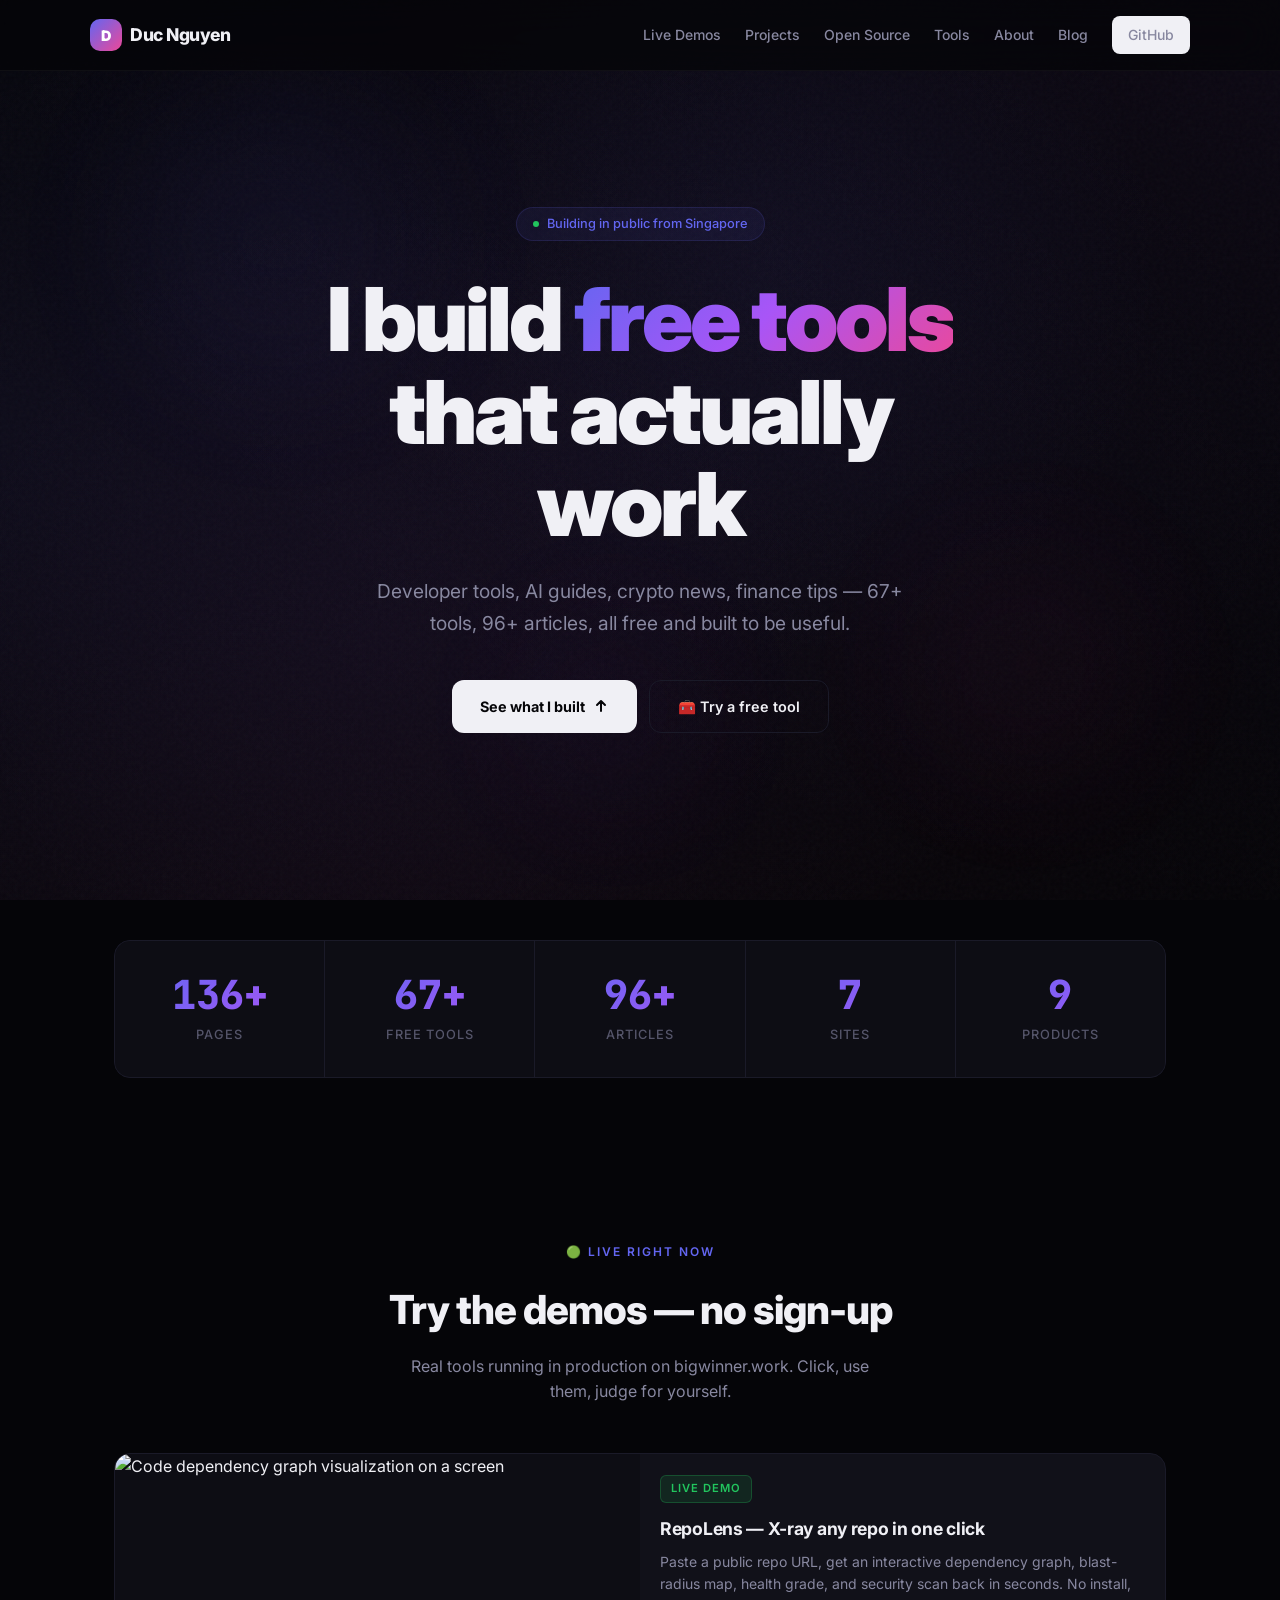
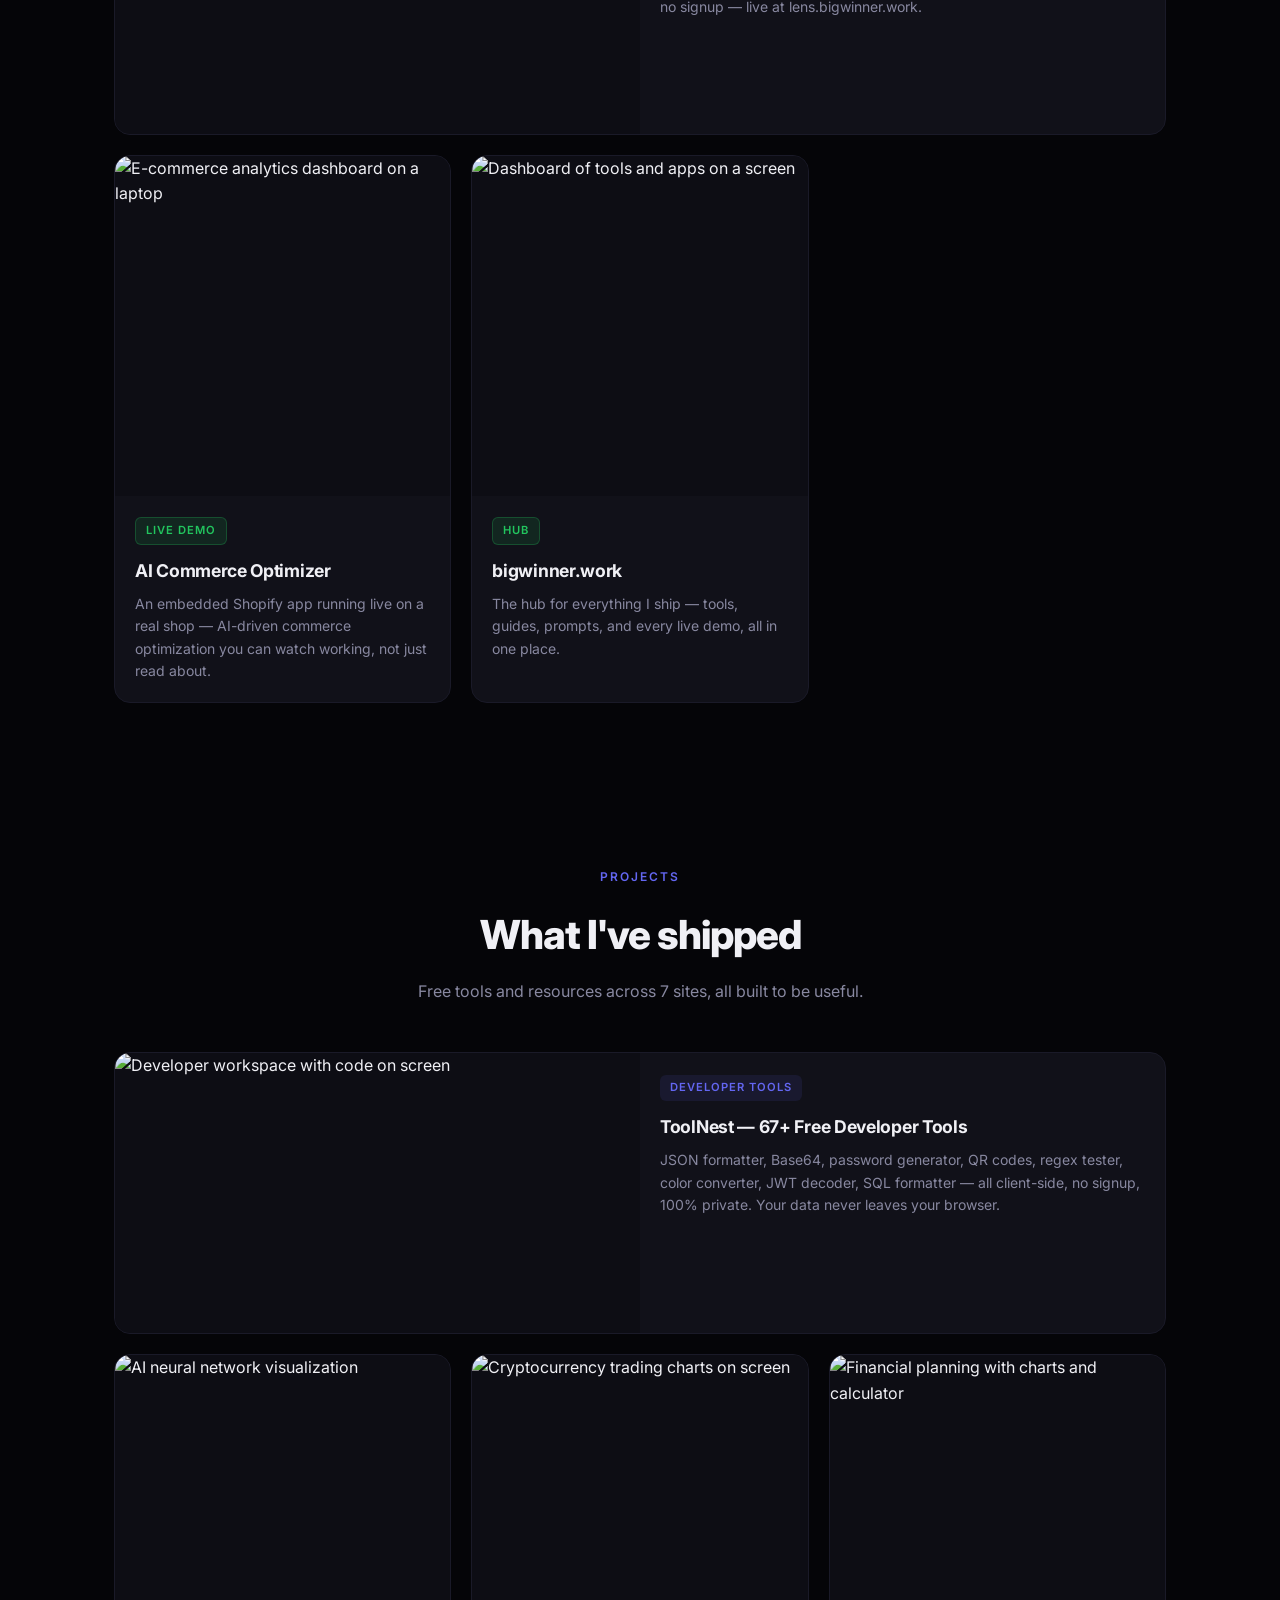
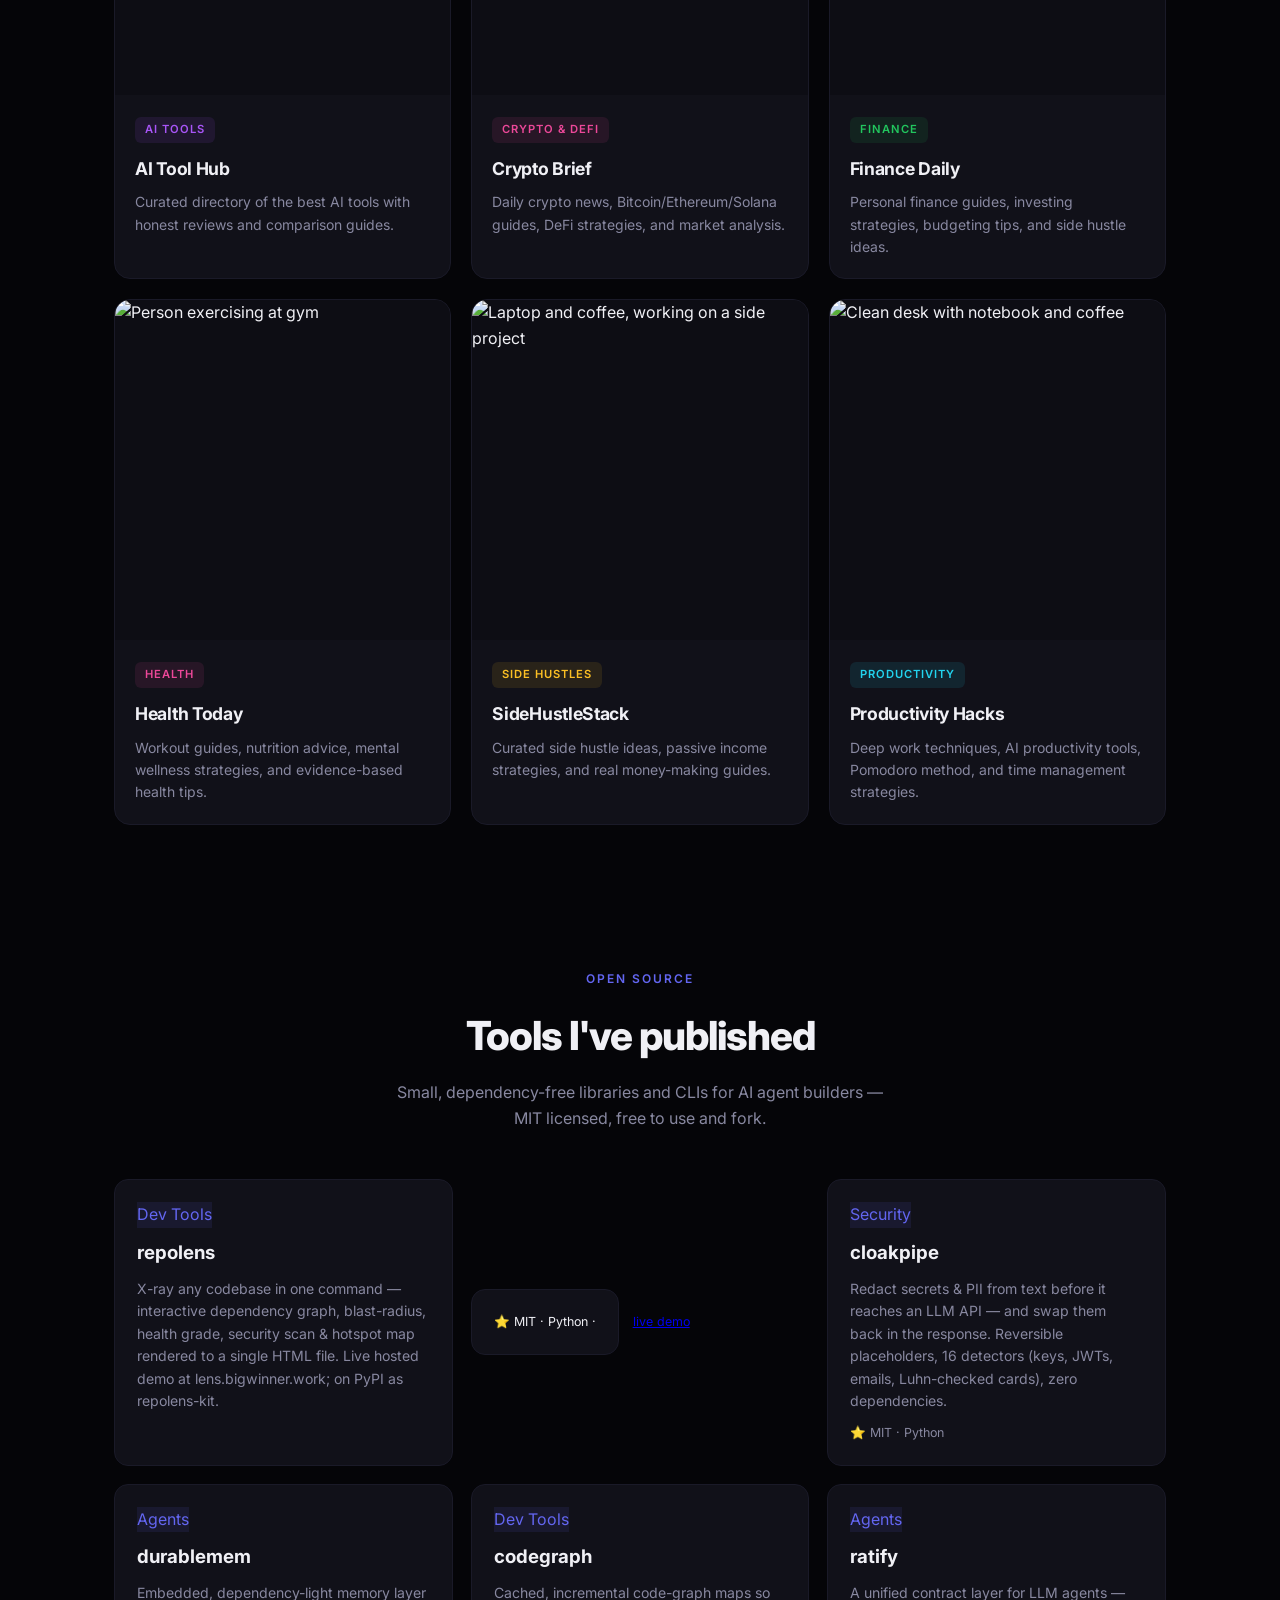
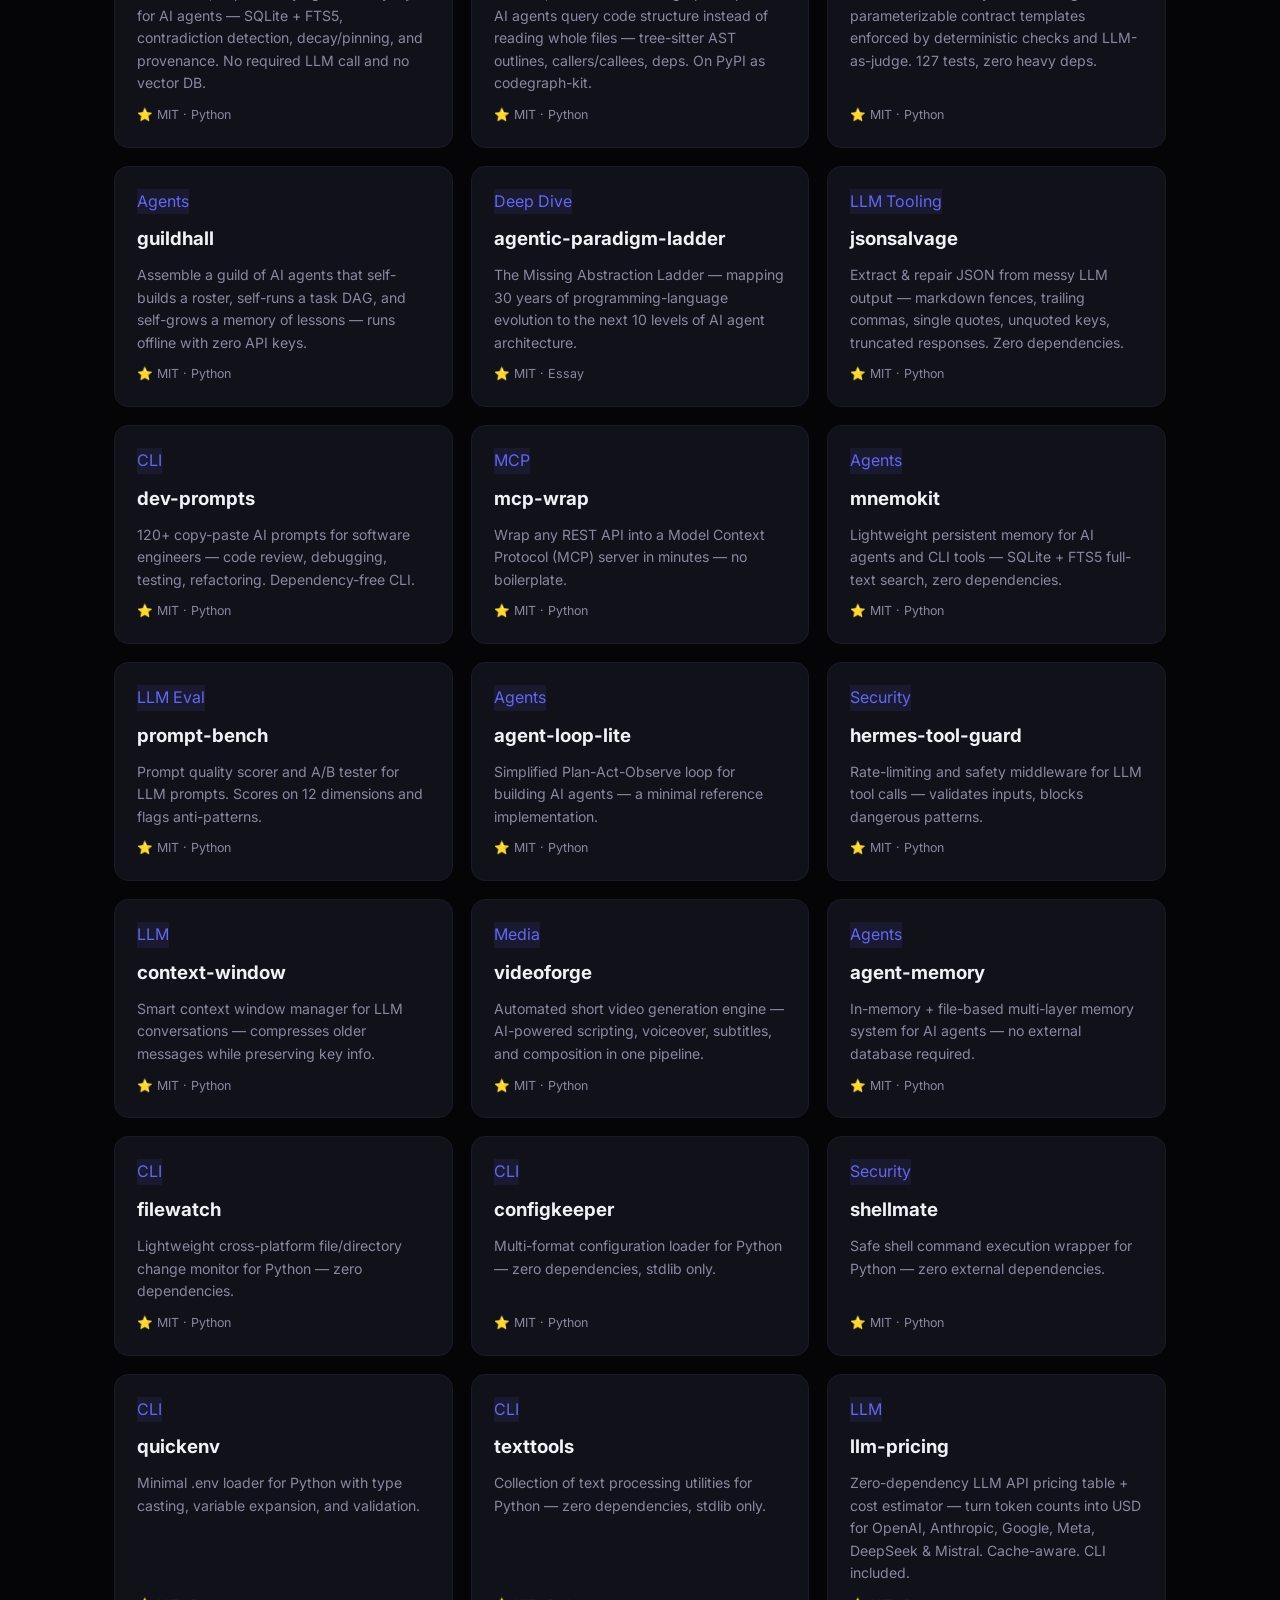
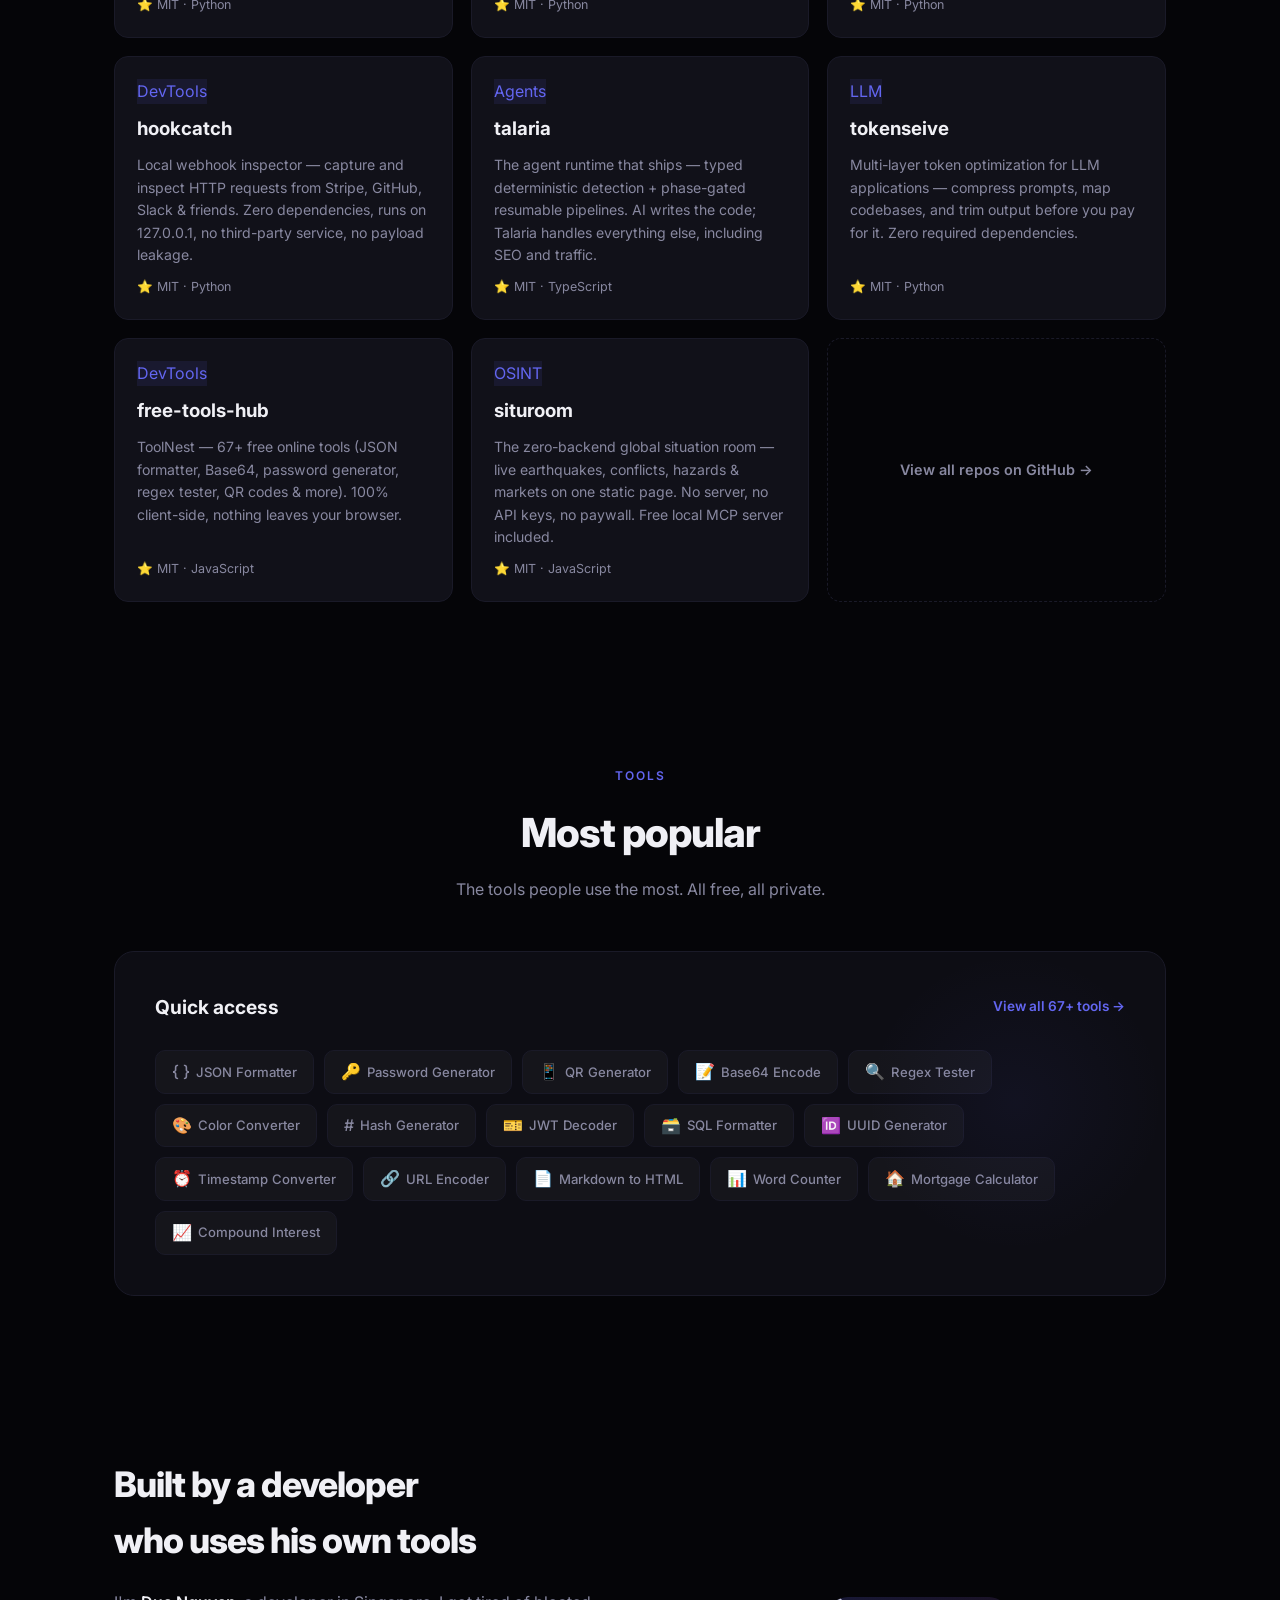
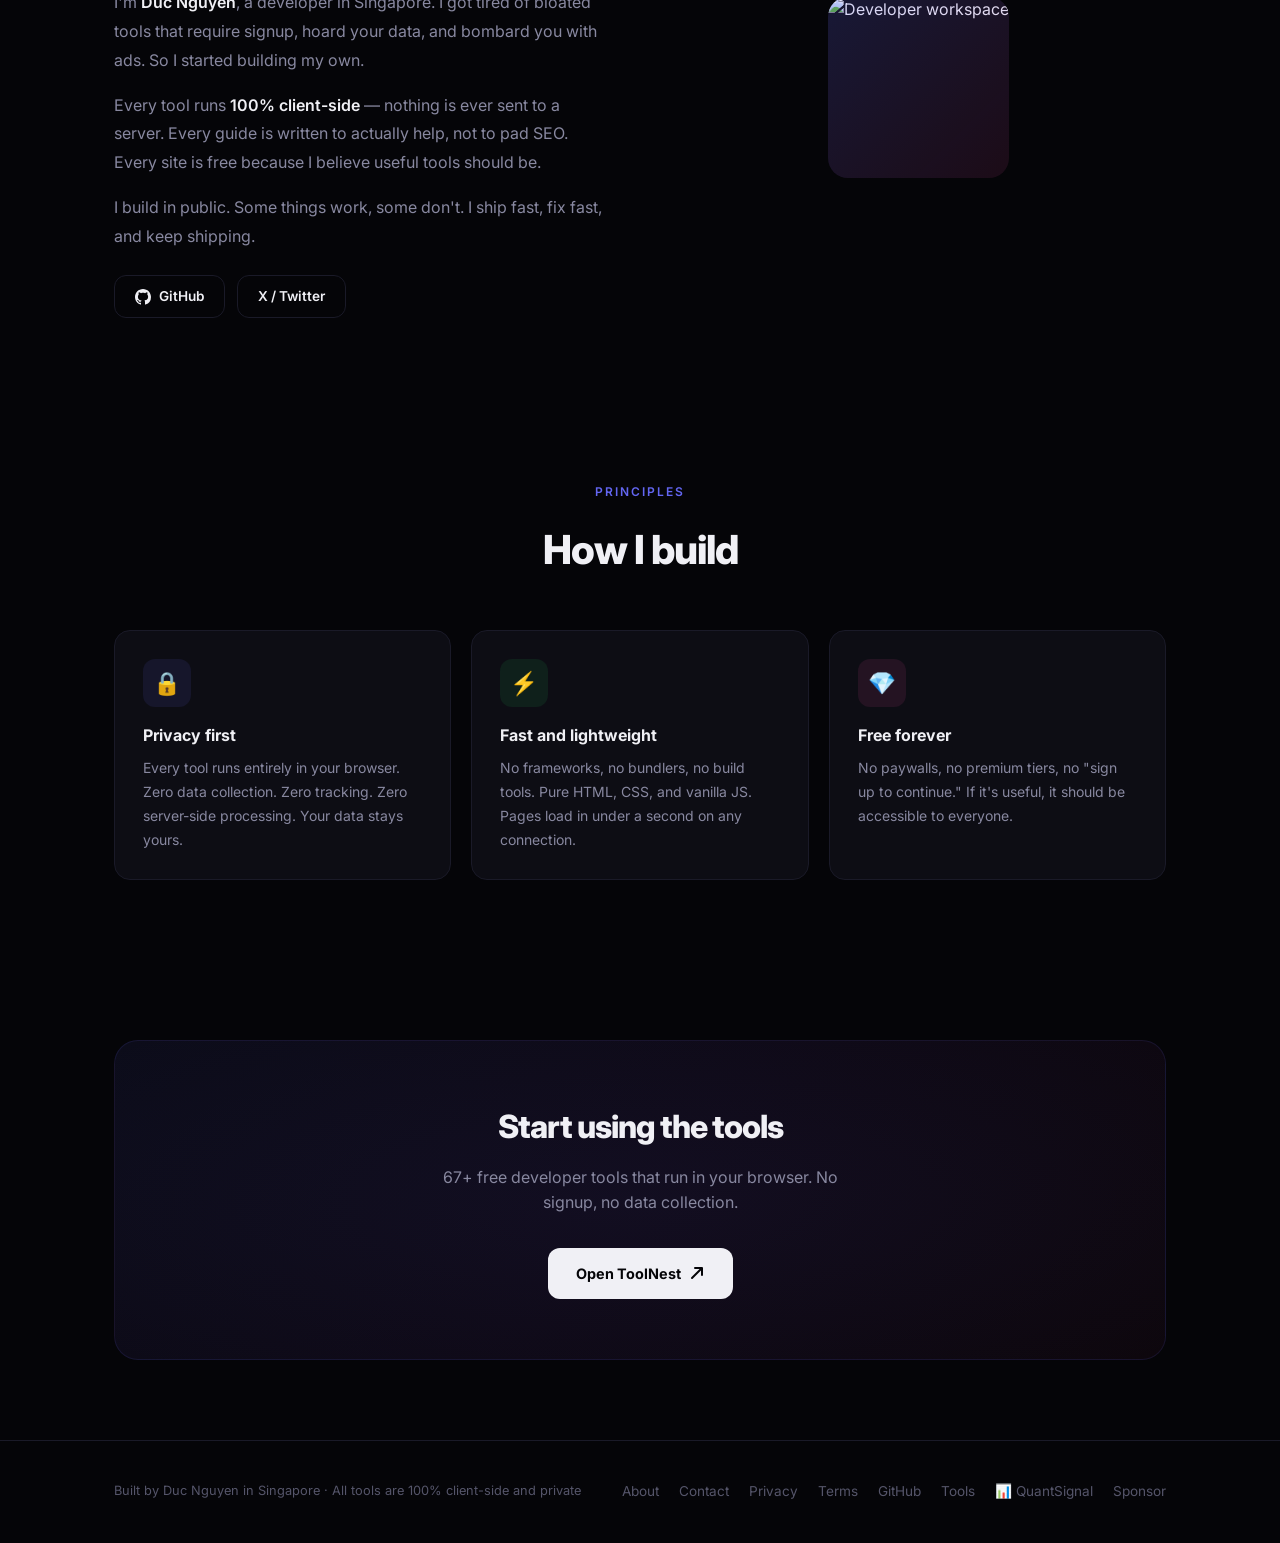
==== commit db2c79ba: "Remove all money-making mechanisms (store, Gumroad, AdSense, affiliate program) - index.html: drop s" ====
--- a/index.html
+++ b/index.html
@@ -3,7 +3,6 @@
 <head>
 <meta charset="UTF-8">
 <meta name="ko-fi-verification" content="64ea4528-4867-47f4-9dbd-3e9dc4a42179">
-<meta name="google-adsense-account" content="ca-pub-1432831545676654">
 <!-- Google Analytics -->
 <script async src="https://www.googletagmanager.com/gtag/js?id=G-7E63EG326X"></script>
 <script>
@@ -54,8 +53,7 @@
     {"@type": "ListItem", "position": 4, "name": "Finance Daily — Personal Finance", "url": "https://nguyenminhduc9988.github.io/finance-daily/"},
     {"@type": "ListItem", "position": 5, "name": "Health Today — Wellness & Fitness", "url": "https://nguyenminhduc9988.github.io/health-today/"},
     {"@type": "ListItem", "position": 6, "name": "SideHustleStack — Side Hustles", "url": "https://nguyenminhduc9988.github.io/sidehustlestack/"},
-    {"@type": "ListItem", "position": 7, "name": "Productivity Hacks — Work Smarter", "url": "https://nguyenminhduc9988.github.io/productivity-hacks/"},
-    {"@type": "ListItem", "position": 8, "name": "Duc Store — 36 Digital Products", "url": "https://nguyenminhduc9988.github.io/duc-store/"}
+    {"@type": "ListItem", "position": 7, "name": "Productivity Hacks — Work Smarter", "url": "https://nguyenminhduc9988.github.io/productivity-hacks/"}
   ]
 }
 </script>
@@ -498,21 +496,6 @@
   justify-content: space-between;
   gap: 8px;
 }
-.bestseller-price {
-  font-family: var(--mono);
-  font-size: 0.9rem;
-  font-weight: 700;
-  color: #fbbf24;
-}
-.bestseller-price span {
-  font-family: var(--font);
-  font-size: 0.66rem;
-  font-weight: 500;
-  color: var(--text-muted);
-  text-transform: uppercase;
-  letter-spacing: 0.5px;
-  margin-left: 4px;
-}
 .bestseller-cta {
   font-size: 0.78rem;
   font-weight: 600;
@@ -717,88 +700,6 @@
   border-color: var(--accent);
   color: var(--accent);
 }
-.tag-store { background: rgba(251,191,36,0.12); color: #fbbf24; border: 1px solid rgba(251,191,36,0.25); }
-
-/* Highlighted store card */
-.project-card.store-highlight {
-  grid-column: 1 / -1;
-  background: linear-gradient(135deg, rgba(251,191,36,0.05), rgba(245,158,11,0.03));
-  border: 1px solid rgba(251,191,36,0.25);
-}
-.project-card.store-highlight::before {
-  background: linear-gradient(135deg, #fbbf24, #f59e0b, #d97706) !important;
-}
-.project-card.store-highlight:hover {
-  border-color: rgba(251,191,36,0.4);
-  box-shadow: 0 20px 40px rgba(0,0,0,0.3), 0 0 60px rgba(251,191,36,0.08);
-}
-.store-highlight-inner {
-  display: grid;
-  grid-template-columns: 1fr 1fr;
-  gap: 24px;
-  align-items: center;
-}
-.store-highlight-badge {
-  display: inline-flex;
-  align-items: center;
-  gap: 6px;
-  background: rgba(251,191,36,0.15);
-  border: 1px solid rgba(251,191,36,0.3);
-  border-radius: 100px;
-  padding: 4px 14px;
-  font-size: 0.72rem;
-  font-weight: 700;
-  color: #fbbf24;
-  text-transform: uppercase;
-  letter-spacing: 0.5px;
-  margin-bottom: 12px;
-}
-.store-highlight-stats {
-  display: flex;
-  flex-wrap: wrap;
-  gap: 12px;
-  margin-top: 16px;
-}
-.store-stat {
-  display: flex;
-  align-items: center;
-  gap: 6px;
-  padding: 6px 12px;
-  background: rgba(0,0,0,0.3);
-  border: 1px solid var(--border);
-  border-radius: 8px;
-  font-size: 0.8rem;
-  color: var(--text-secondary);
-}
-.store-stat strong {
-  color: var(--text);
-  font-family: var(--mono);
-}
-.store-price-tag {
-  font-family: var(--mono);
-  font-size: 2.5rem;
-  font-weight: 800;
-  background: linear-gradient(135deg, #fbbf24, #f59e0b);
-  -webkit-background-clip: text;
-  -webkit-text-fill-color: transparent;
-  background-clip: text;
-  line-height: 1.1;
-}
-.store-price-sub {
-  font-size: 0.85rem;
-  color: var(--text-muted);
-  margin-top: 4px;
-}
-@media (max-width: 700px) {
-  .store-highlight-inner {
-    grid-template-columns: 1fr;
-  }
-  .project-card.store-highlight .project-card-image {
-    min-height: 200px;
-    aspect-ratio: 16/9;
-  }
-  .store-price-tag { font-size: 2rem; }
-}
 .project-card-body h3 {
   font-size: 1.1rem;
   font-weight: 700;
@@ -1074,8 +975,6 @@
 }
 </style>
 
-<!-- Google AdSense -->
-<script async src="https://pagead2.googlesyndication.com/pagead/js/adsbygoogle.js?client=ca-pub-1432831545676654" crossorigin="anonymous"></script>
 </head>
 <body>
 
@@ -1094,7 +993,6 @@
       <a href="#live-demos">Live Demos</a>
       <a href="#projects">Projects</a>
       <a href="#opensource">Open Source</a>
-      <a href="https://nguyenminhduc9988.github.io/duc-store/">Store</a>
       <a href="#tools">Tools</a>
       <a href="#about">About</a>
       <a href="/blog/">Blog</a>
@@ -1120,7 +1018,7 @@
       that actually work
     </h1>
     <p class="hero-sub">
-      Developer tools, AI guides, digital products, crypto news, finance tips — 67+ tools, 96+ articles, 9 products for sale, all built to be useful.
+      Developer tools, AI guides, crypto news, finance tips — 67+ tools, 96+ articles, all free and built to be useful.
     </p>
     <div class="hero-actions">
       <a href="#projects" class="btn-primary">
@@ -1128,10 +1026,7 @@
         <svg width="16" height="16" viewBox="0 0 16 16" fill="none"><path d="M8 3v10M8 3l4 4M8 3L4 7" stroke="currentColor" stroke-width="2" stroke-linecap="round" stroke-linejoin="round"/></svg>
       </a>
       <a href="https://nguyenminhduc9988.github.io/free-tools-hub/" class="btn-secondary">🧰 Try a free tool</a>
-      <a href="https://ducminh5.gumroad.com/l/jfglpk" class="btn-secondary">🎁 Free AI prompt pack</a>
-      <a href="https://nguyenminhduc9988.github.io/duc-store/" class="btn-secondary">🛒 Browse the store</a>
-    </div>
-    <p style="font-size:.78rem;color:#64748b;margin-top:1.1rem">Everything free is free forever. Paid packs start at $2.99 — instant download via Gumroad, no account needed.</p>
+    </div>
   </div>
 </section>
 
@@ -1163,77 +1058,6 @@
   </div>
 </section>
 
-<!-- BESTSELLERS (proven sellers — funnel owned-site traffic to the winners) -->
-<section class="bestsellers-section">
-  <div class="container">
-    <div class="section-title reveal">
-      <div class="label">&#11088; Featured</div>
-      <h2>Featured Products</h2>
-      <p>Hand-picked prompt packs &amp; checklists from the store — pay what you want, instant download.</p>
-    </div>
-    <div class="bestsellers-grid reveal">
-      <a class="bestseller-card" href="https://ducminh5.gumroad.com/l/zoply" target="_blank" rel="noopener">
-        <div class="bestseller-thumb">
-          <img src="https://public-files.gumroad.com/kpioq58g03c0qtzab8hbgayy91bi" alt="15 ChatGPT Prompts That Automate Your Morning Routine" loading="lazy" decoding="async" width="600" height="315">
-          <span class="bestseller-badge">Featured</span>
-        </div>
-        <div class="bestseller-body">
-          <h3>15 Morning-Routine ChatGPT Prompts</h3>
-          <div class="bestseller-meta">
-            <span class="bestseller-price">$2.99+ <span>PWYW</span></span>
-            <span class="bestseller-cta">Get it &rarr;</span>
-          </div>
-        </div>
-      </a>
-      <a class="bestseller-card" href="https://ducminh5.gumroad.com/l/hbszwt" target="_blank" rel="noopener">
-        <div class="bestseller-thumb">
-          <img src="https://public-files.gumroad.com/yqo44nh30efpnaw2nrhsd4ol39j8" alt="20 ChatGPT Prompts That Automate Your Workday" loading="lazy" decoding="async" width="600" height="315">
-          <span class="bestseller-badge">Featured</span>
-        </div>
-        <div class="bestseller-body">
-          <h3>20 Workday ChatGPT Prompts</h3>
-          <div class="bestseller-meta">
-            <span class="bestseller-price">$2.99+ <span>PWYW</span></span>
-            <span class="bestseller-cta">Get it &rarr;</span>
-          </div>
-        </div>
-      </a>
-      <a class="bestseller-card" href="https://ducminh5.gumroad.com/l/wqyawf" target="_blank" rel="noopener">
-        <div class="bestseller-thumb">
-          <img src="https://public-files.gumroad.com/pp1y7wymnspg4m3ezzdvz4kb9sn5" alt="10 AI Prompts That Save Me 5 Hours Every Week" loading="lazy" decoding="async" width="600" height="315">
-          <span class="bestseller-badge">Featured</span>
-        </div>
-        <div class="bestseller-body">
-          <h3>10 Prompts That Save 5 Hours/Week</h3>
-          <div class="bestseller-meta">
-            <span class="bestseller-price">$2.99+ <span>PWYW</span></span>
-            <span class="bestseller-cta">Get it &rarr;</span>
-          </div>
-        </div>
-      </a>
-      <a class="bestseller-card" href="https://ducminh5.gumroad.com/l/pbmmnz" target="_blank" rel="noopener">
-        <div class="bestseller-thumb">
-          <img src="https://public-files.gumroad.com/l713j8ugwvudixf16d9ab93mqj36" alt="The Weekly Reset Checklist — 40 Questions" loading="lazy" decoding="async" width="600" height="315">
-          <span class="bestseller-badge">Featured</span>
-        </div>
-        <div class="bestseller-body">
-          <h3>The Weekly Reset Checklist (40 Qs)</h3>
-          <div class="bestseller-meta">
-            <span class="bestseller-price">$2.99</span>
-            <span class="bestseller-cta">Get it &rarr;</span>
-          </div>
-        </div>
-      </a>
-    </div>
-    <div class="bestsellers-footer reveal">
-      <a href="https://nguyenminhduc9988.github.io/duc-store/">
-        Browse all 19 products
-        <svg width="14" height="14" viewBox="0 0 16 16" fill="none"><path d="M3 8h10M13 8l-4-4M13 8l-4 4" stroke="currentColor" stroke-width="1.5" stroke-linecap="round" stroke-linejoin="round"/></svg>
-      </a>
-    </div>
-  </div>
-</section>
-
 <!-- LIVE DEMOS -->
 <section class="projects-section" id="live-demos">
   <div class="container">
@@ -1252,11 +1076,11 @@
         </div>
       </a>
       <a class="project-card reveal" href="https://aiops.bigwinner.work" target="_blank" rel="noopener">
-        <img class="project-card-image" src="https://images.unsplash.com/photo-1556742049-0cfed4f6a45d?w=600&h=340&fit=crop" alt="E-commerce storefront dashboard on a laptop" loading="lazy" decoding="async" width="600" height="340">
+        <img class="project-card-image" src="https://images.unsplash.com/photo-1556742049-0cfed4f6a45d?w=600&h=340&fit=crop" alt="E-commerce analytics dashboard on a laptop" loading="lazy" decoding="async" width="600" height="340">
         <div class="project-card-body">
           <span class="project-tag tag-live">Live Demo</span>
-          <h3>AI Store Optimizer</h3>
-          <p>An embedded Shopify app running live on a real storefront — AI-driven store optimization you can watch working, not just read about.</p>
+          <h3>AI Commerce Optimizer</h3>
+          <p>An embedded Shopify app running live on a real shop — AI-driven commerce optimization you can watch working, not just read about.</p>
         </div>
       </a>
       <a class="project-card reveal" href="https://bigwinner.work" target="_blank" rel="noopener">
@@ -1271,9 +1095,6 @@
   </div>
 </section>
 
-<!-- AdSense: Between Stats and Projects -->
-<ins class="adsbygoogle" style="display:block; text-align:center;" data-ad-client="ca-pub-1432831545676654" data-ad-slot="auto" data-ad-format="auto" data-full-width-responsive="true"></ins>
-<script>(adsbygoogle = window.adsbygoogle || []).push({});</script>
 
 <!-- PROJECTS -->
 <section class="projects-section" id="projects">
@@ -1293,32 +1114,6 @@
           <p>JSON formatter, Base64, password generator, QR codes, regex tester, color converter, JWT decoder, SQL formatter — all client-side, no signup, 100% private. Your data never leaves your browser.</p>
         </div>
       </a>
-      <!-- HIGHLIGHTED: Digital Products Store -->
-      <a class="project-card store-highlight reveal" href="https://nguyenminhduc9988.github.io/duc-store/">
-        <div class="project-card-body" style="padding:32px 36px;">
-          <div class="store-highlight-badge">⚡ Digital Store</div>
-          <h3 style="font-size:1.4rem; font-weight:800; letter-spacing:-0.5px; margin-bottom:8px;">
-            Duc's Digital Products — Checklists, Cheat Sheets & AI Toolkits
-          </h3>
-          <p style="color:var(--text-secondary); font-size:0.9rem; line-height:1.7; margin-bottom:0;">
-            19 battle-tested products for developers & makers — AI coding workflows, Git commands, Docker guides, prompt libraries, Notion templates, and money-making blueprints. 3 free downloads.
-          </p>
-          <div class="store-highlight-stats">
-            <div class="store-stat">📦 <strong>9</strong> products</div>
-            <div class="store-stat">🎁 <strong>3</strong> free</div>
-            <div class="store-stat">🛠️ <strong>5</strong> categories</div>
-            <div class="store-stat">💰 From <strong>$0</strong></div>
-          </div>
-        </div>
-        <div style="text-align:center; padding:32px 36px;">
-          <div class="store-price-tag">$0–$9.99</div>
-          <div class="store-price-sub">per product · instant download</div>
-          <div style="margin-top:20px; display:inline-flex; align-items:center; gap:8px; padding:12px 24px; background:linear-gradient(135deg,#fbbf24,#f59e0b); color:#000; border-radius:12px; font-weight:700; font-size:0.9rem;">
-            Browse the Store
-            <svg width="14" height="14" viewBox="0 0 16 16" fill="none"><path d="M6 3h7v7M13 3L3 13" stroke="currentColor" stroke-width="2" stroke-linecap="round" stroke-linejoin="round"/></svg>
-          </div>
-        </div>
-      </a>
       <!-- AI Tool Hub -->
       <a class="project-card reveal" href="https://nguyenminhduc9988.github.io/ai-tool-hub/">
         <img class="project-card-image" src="https://images.unsplash.com/photo-1677442136019-21780ecad995?w=600&h=340&fit=crop" alt="AI neural network visualization" loading="lazy" decoding="async" width="600" height="340">
@@ -1399,7 +1194,7 @@
           <span class="project-tag tag-oss">Security</span>
         </div>
         <h3>cloakpipe</h3>
-        <p>Redact secrets &amp; PII from text before it reaches an LLM API — and restore them in the response. Reversible placeholders, 16 detectors (keys, JWTs, emails, Luhn-checked cards), zero dependencies.</p>
+        <p>Redact secrets &amp; PII from text before it reaches an LLM API — and swap them back in the response. Reversible placeholders, 16 detectors (keys, JWTs, emails, Luhn-checked cards), zero dependencies.</p>
         <div class="oss-card-meta">⭐ MIT · Python</div>
       </a>
       <a class="oss-card reveal" href="https://github.com/nguyenminhduc9988/durablemem" target="_blank" rel="noopener">
@@ -1652,9 +1447,6 @@
   </div>
 </section>
 
-<!-- AdSense: Between Tools and About -->
-<ins class="adsbygoogle" style="display:block; text-align:center;" data-ad-client="ca-pub-1432831545676654" data-ad-slot="auto" data-ad-format="auto" data-full-width-responsive="true"></ins>
-<script>(adsbygoogle = window.adsbygoogle || []).push({});</script>
 
 <!-- ABOUT -->
 <section class="about-section" id="about">
@@ -1663,7 +1455,7 @@
       <div class="about-text reveal">
         <h2>Built by a developer<br>who uses his own tools</h2>
         <p>
-          I'm <span class="highlight">Duc Nguyen</span>, a developer in Singapore. I got tired of bloated tools that require signup, store your data, and bombard you with ads. So I started building my own.
+          I'm <span class="highlight">Duc Nguyen</span>, a developer in Singapore. I got tired of bloated tools that require signup, hoard your data, and bombard you with ads. So I started building my own.
         </p>
         <p>
           Every tool runs <span class="highlight">100% client-side</span> — nothing is ever sent to a server. Every guide is written to actually help, not to pad SEO. Every site is free because I believe useful tools should be.
@@ -1730,9 +1522,6 @@
   </div>
 </section>
 
-<!-- AdSense: Between CTA and Footer -->
-<ins class="adsbygoogle" style="display:block; text-align:center;" data-ad-client="ca-pub-1432831545676654" data-ad-slot="auto" data-ad-format="auto" data-full-width-responsive="true"></ins>
-<script>(adsbygoogle = window.adsbygoogle || []).push({});</script>
 
 <!-- FOOTER -->
 <footer>
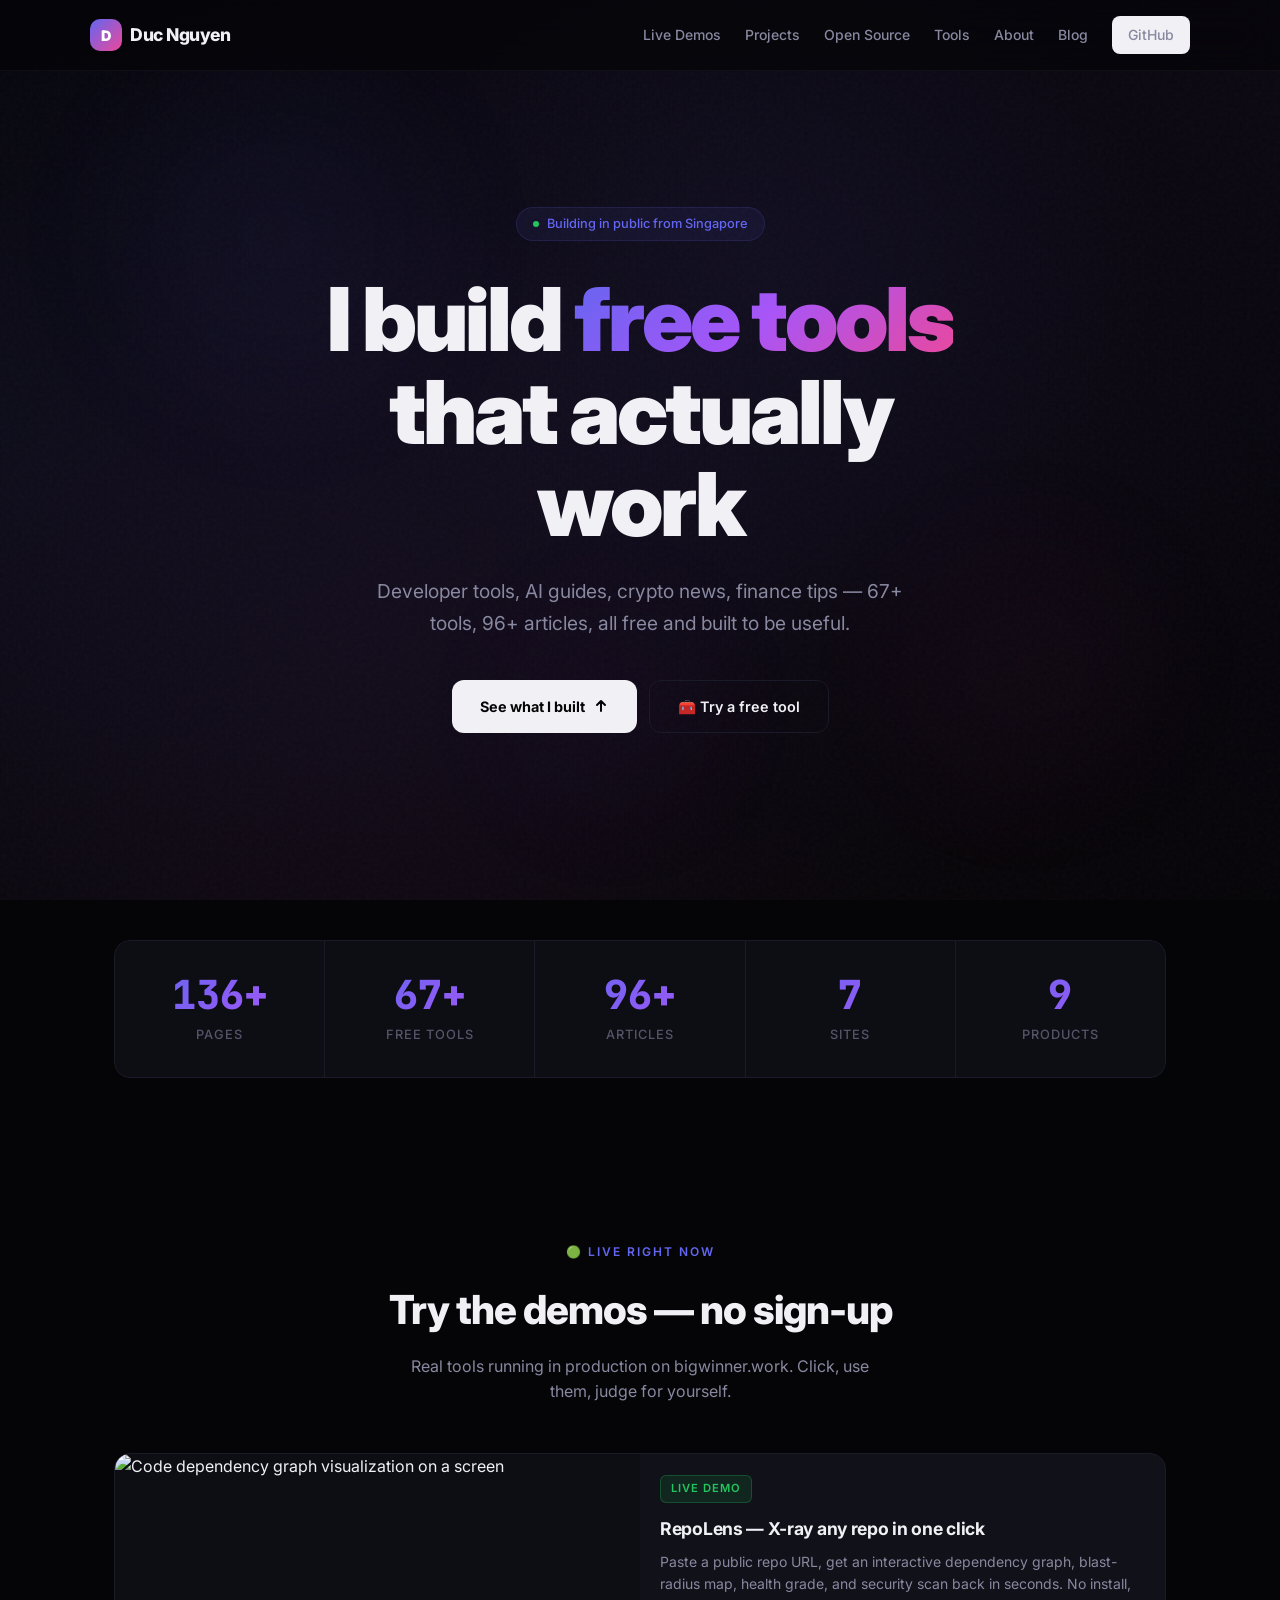
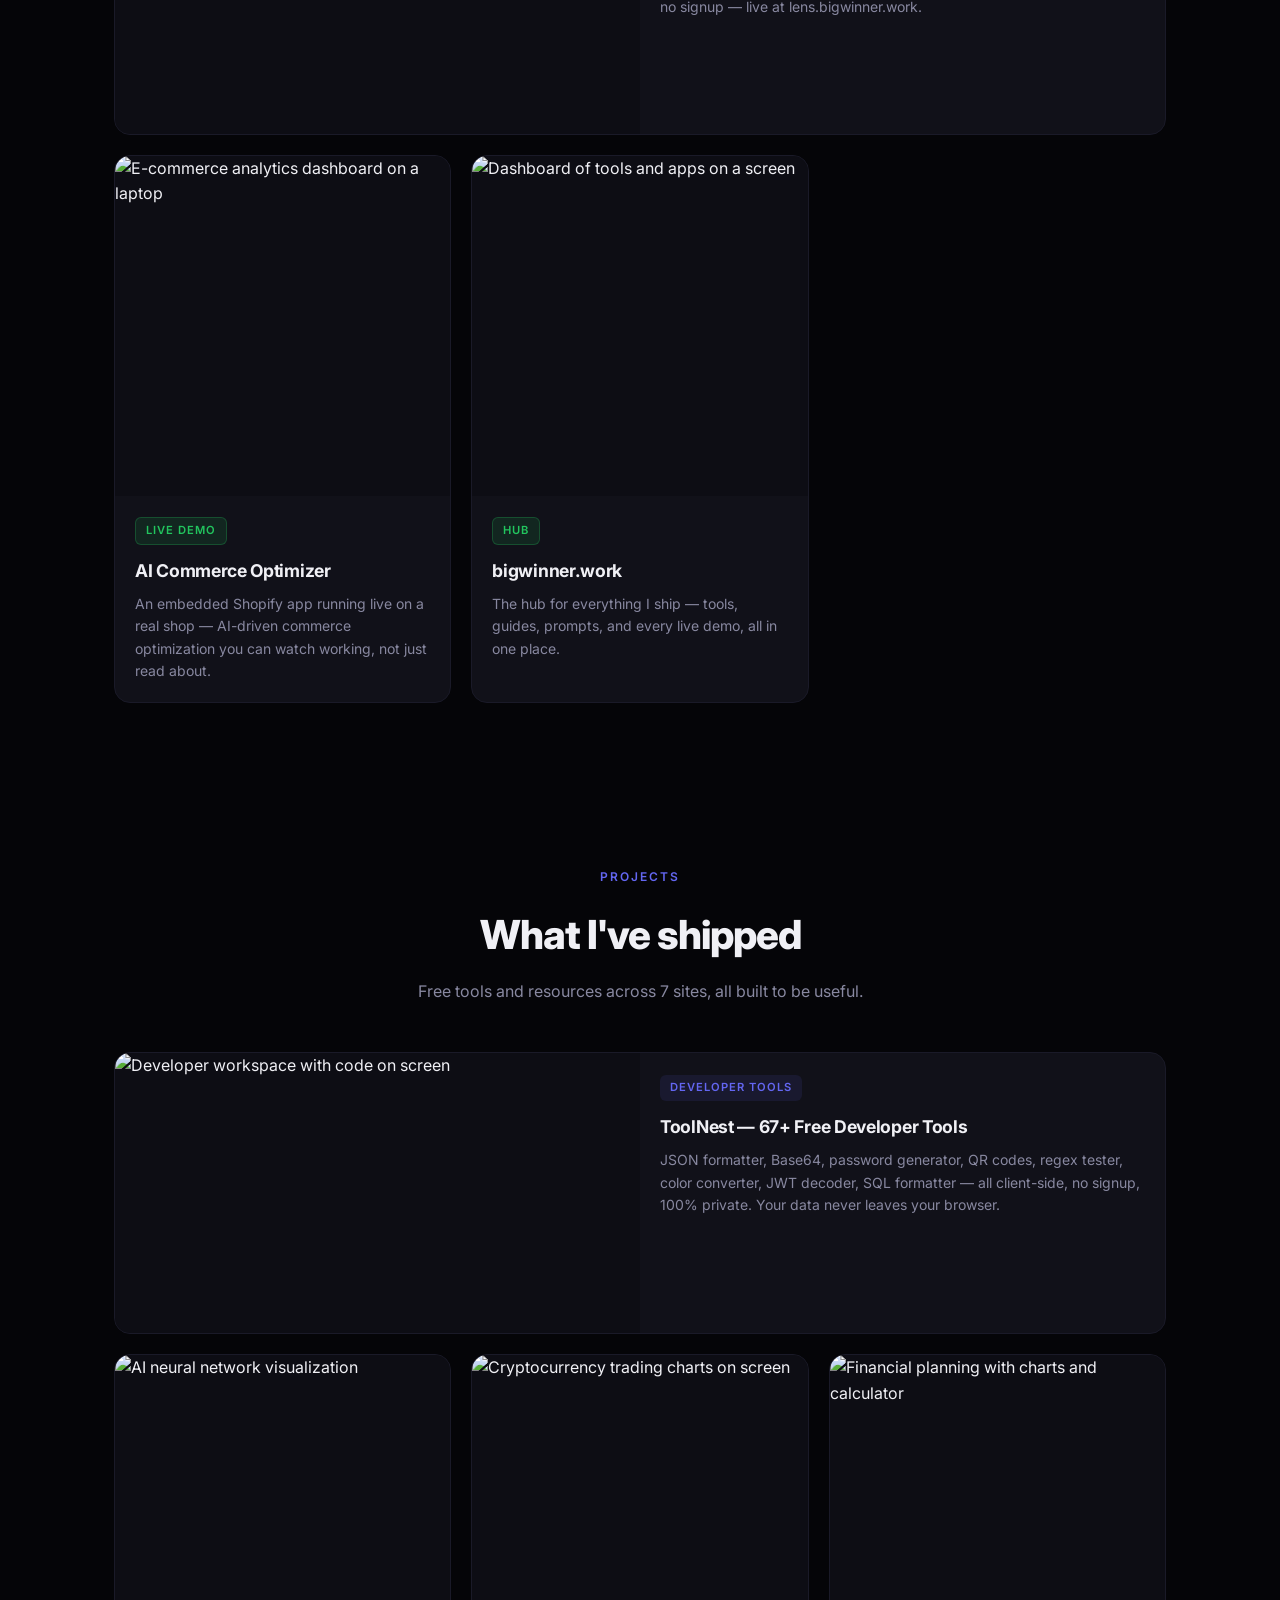
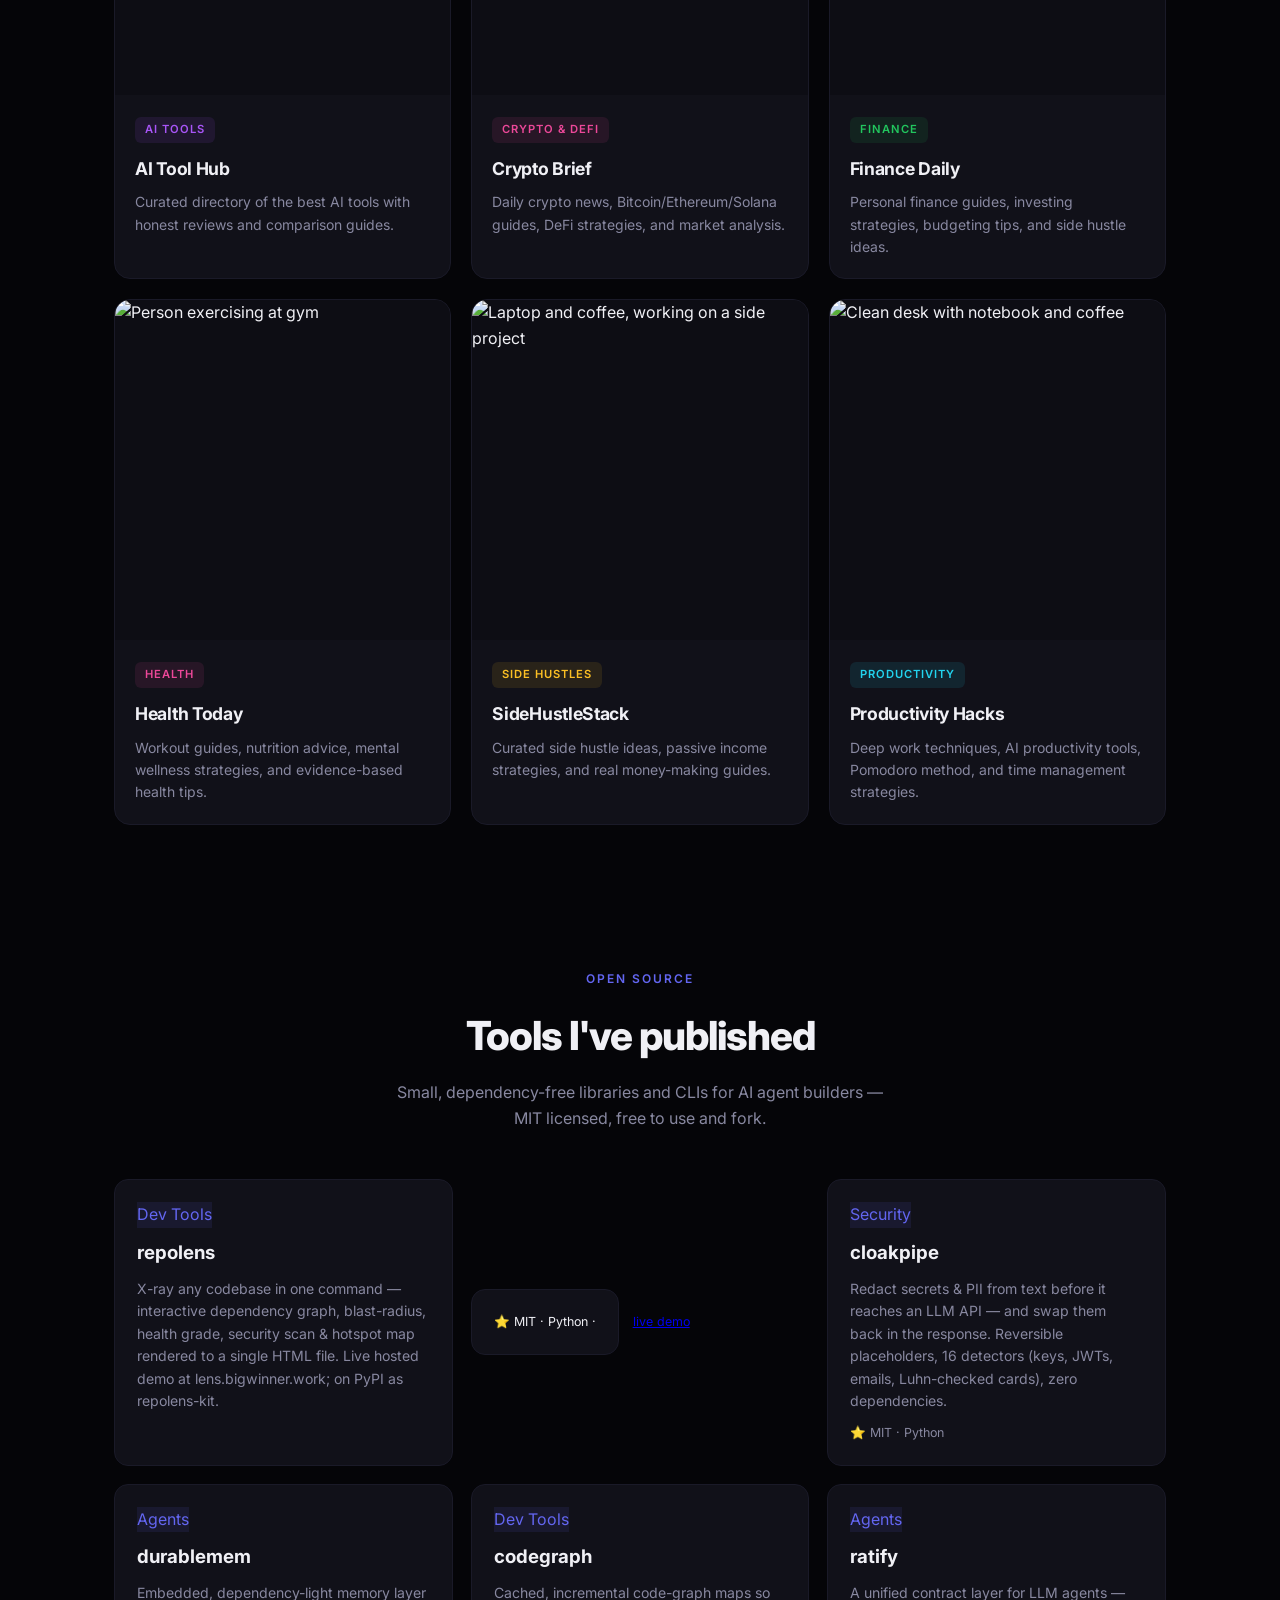
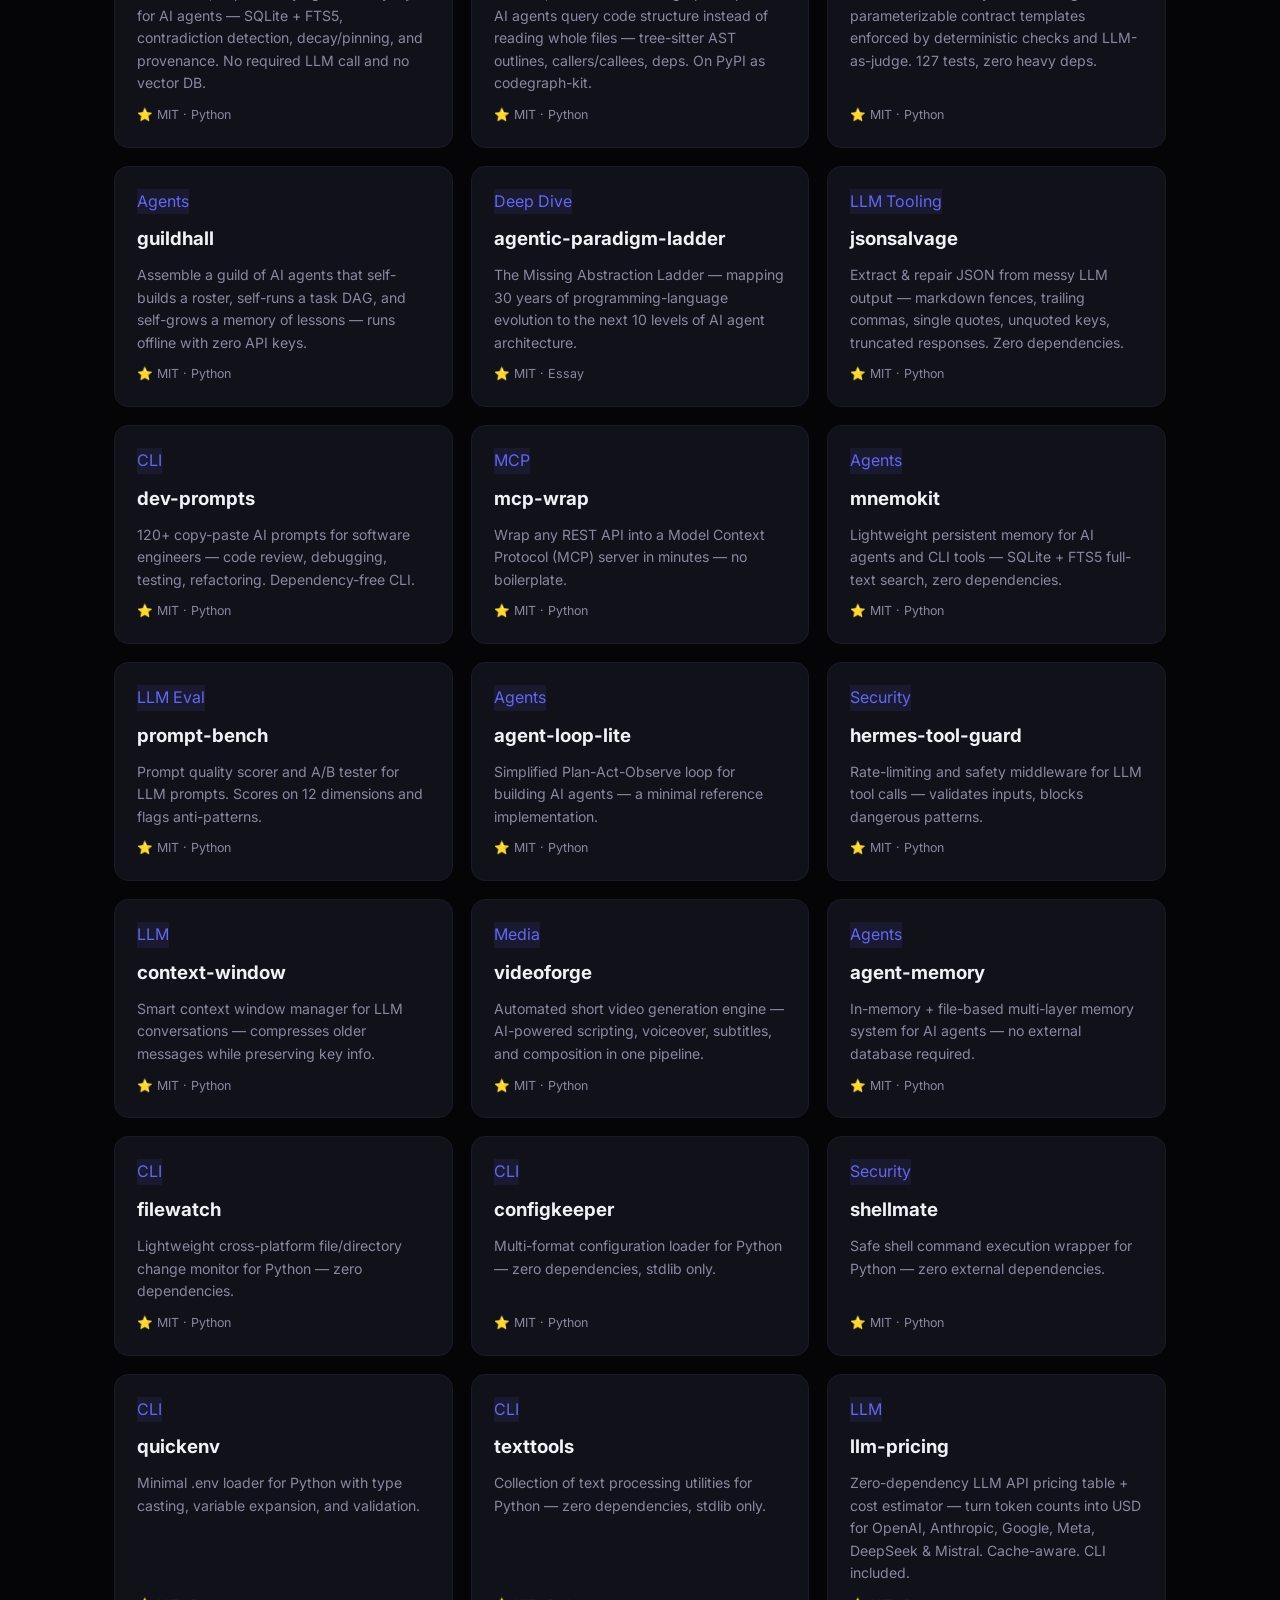
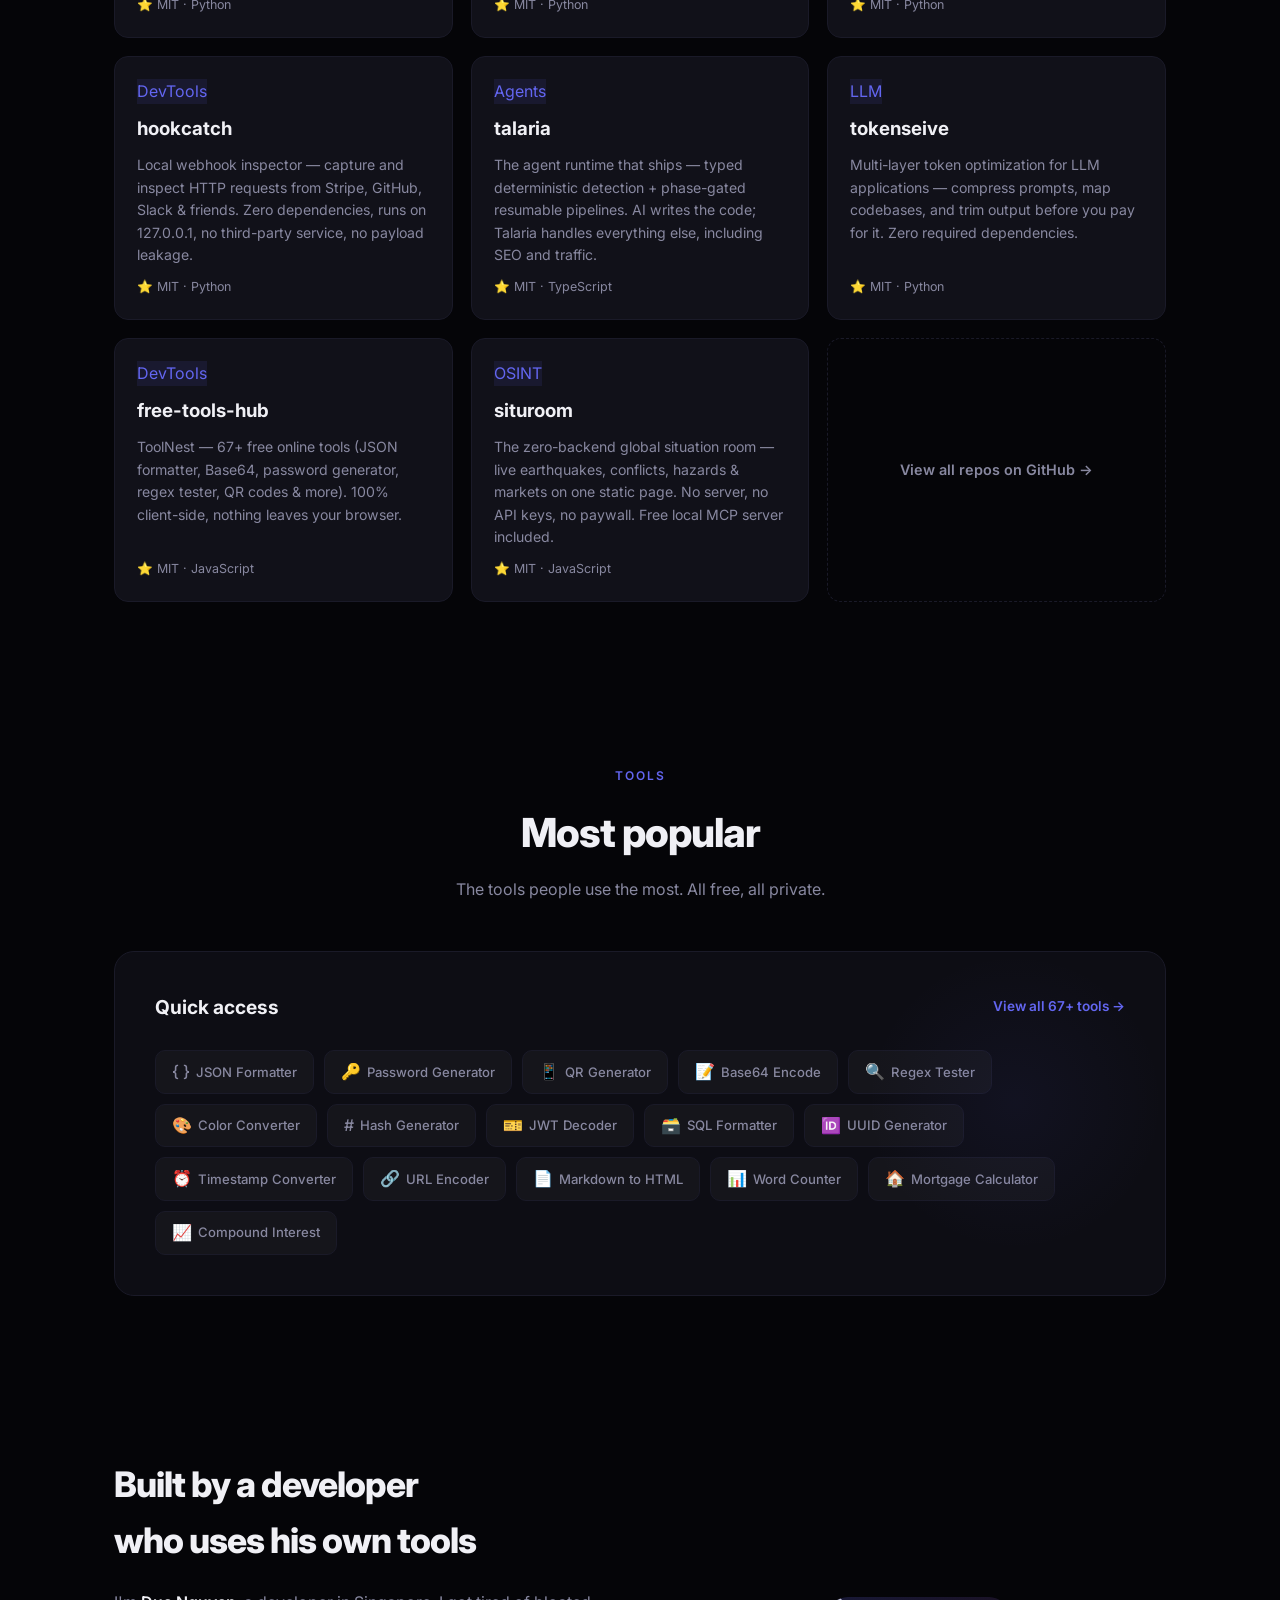
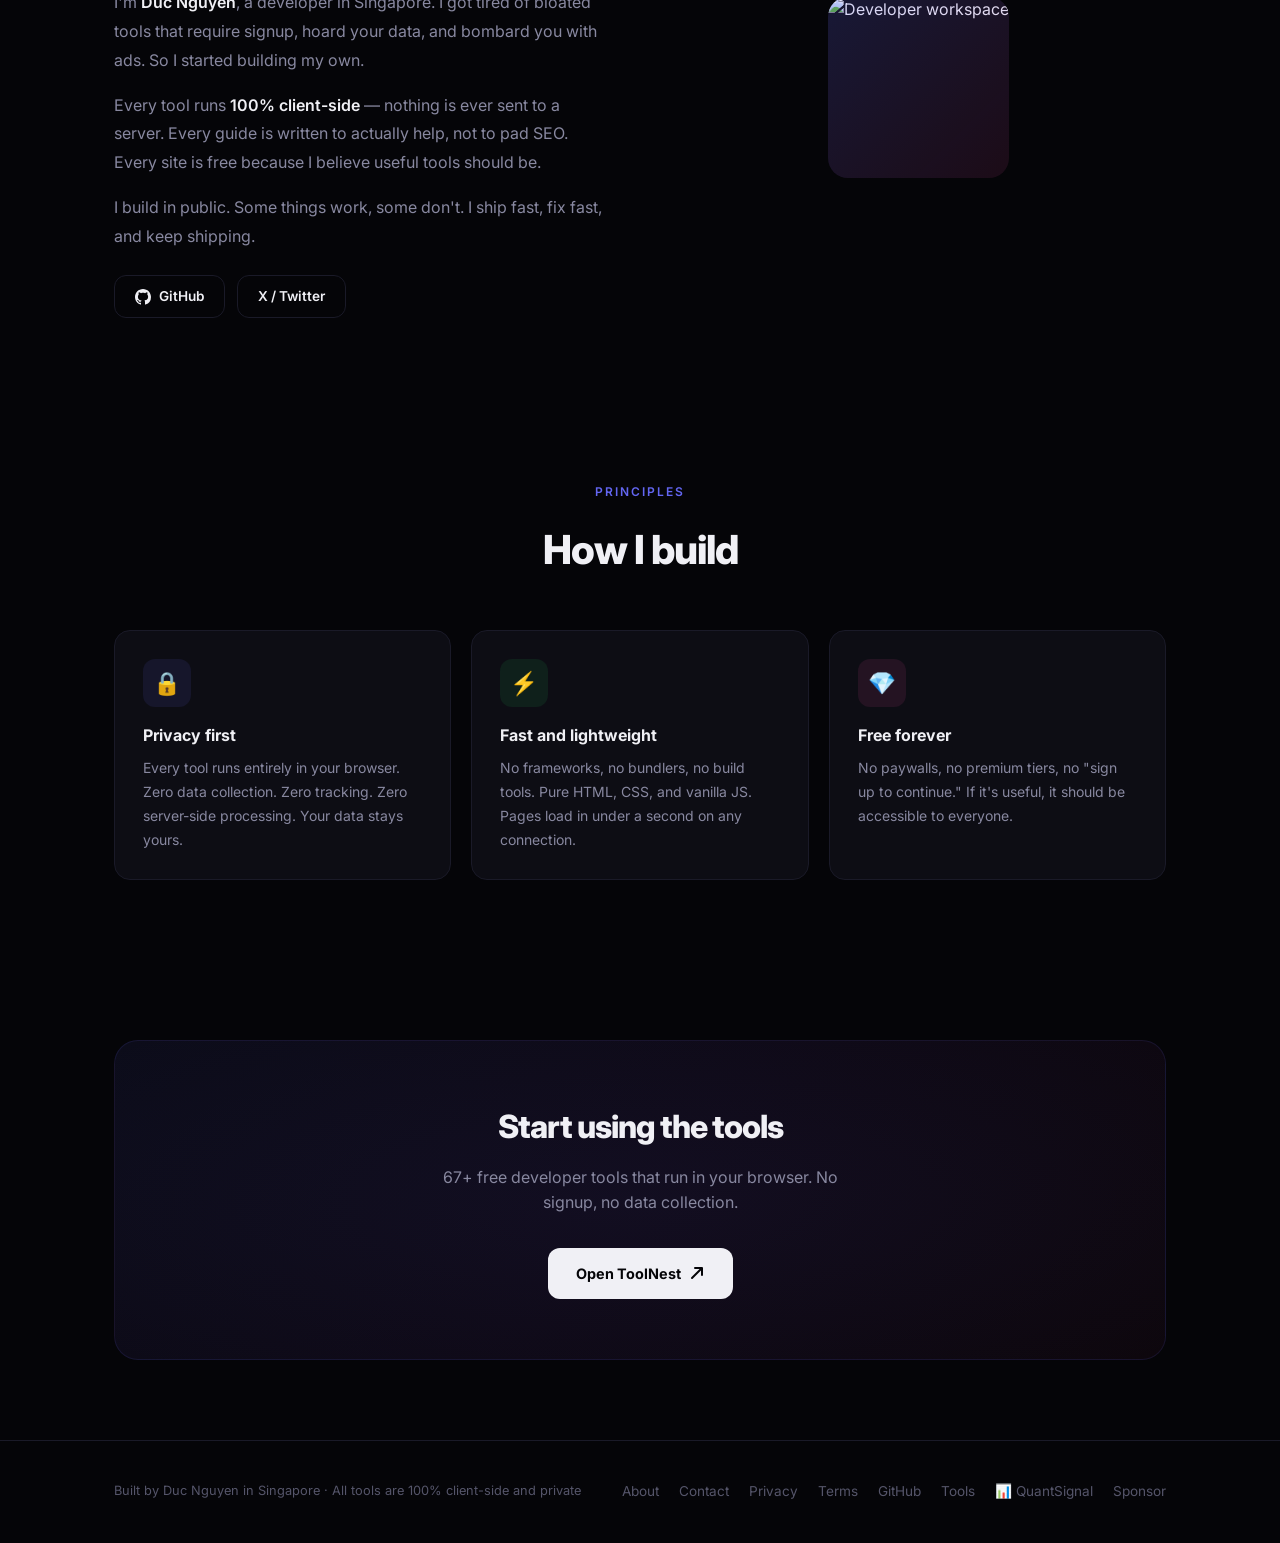
==== commit 7643179b: "Remove residual money-making descriptions (meta, ToS sales section, payment services) - index/about/" ====
--- a/index.html
+++ b/index.html
@@ -13,18 +13,18 @@
 </script>
 <meta name="viewport" content="width=device-width, initial-scale=1.0">
 <title>Duc Nguyen — Builder, Developer, Maker of Free Tools</title>
-<meta name="description" content="I build free tools, write guides, and sell digital products. 67+ developer tools, 96+ articles, 9 products, 8 sites — all built to be useful.">
+<meta name="description" content="I build free tools and write guides. 67+ developer tools, 96+ articles, 8 sites — all built to be useful.">
 <meta name="robots" content="index, follow">
 <link rel="canonical" href="https://nguyenminhduc9988.github.io/">
 <meta property="og:title" content="Duc Nguyen — Builder, Developer, Maker of Free Tools">
-<meta property="og:description" content="I build free tools, write guides, and sell digital products. 67+ developer tools, 96+ articles, 9 products, 8 sites — all built to be useful.">
+<meta property="og:description" content="I build free tools and write guides. 67+ developer tools, 96+ articles, 8 sites — all built to be useful.">
 <meta property="og:type" content="website">
 <meta property="og:url" content="https://nguyenminhduc9988.github.io/">
 <meta property="og:site_name" content="Duc Nguyen">
 <meta property="og:image" content="https://nguyenminhduc9988.github.io/og-image.png">
 <meta name="twitter:card" content="summary_large_image">
 <meta name="twitter:title" content="Duc Nguyen — Builder, Developer, Maker of Free Tools">
-<meta name="twitter:description" content="I build free tools, write guides, and sell digital products. 67+ developer tools, 96+ articles, 9 products, 8 sites — all built to be useful.">
+<meta name="twitter:description" content="I build free tools and write guides. 67+ developer tools, 96+ articles, 8 sites — all built to be useful.">
 <meta name="twitter:image" content="https://nguyenminhduc9988.github.io/og-image.png">
 <link rel="icon" href="data:image/svg+xml,%3Csvg xmlns='http://www.w3.org/2000/svg' viewBox='0 0 100 100'%3E%3Cdefs%3E%3ClinearGradient id='g' x1='0' y1='0' x2='1' y2='1'%3E%3Cstop offset='0' stop-color='%236366f1'/%3E%3Cstop offset='1' stop-color='%23ec4899'/%3E%3C/linearGradient%3E%3C/defs%3E%3Crect width='100' height='100' rx='20' fill='%230a0a0f'/%3E%3Ctext x='50' y='70' font-family='Arial' font-size='50' font-weight='bold' text-anchor='middle' fill='url(%23g)'%3ED%3C/text%3E%3C/svg%3E">
 <link rel="preconnect" href="https://fonts.googleapis.com">
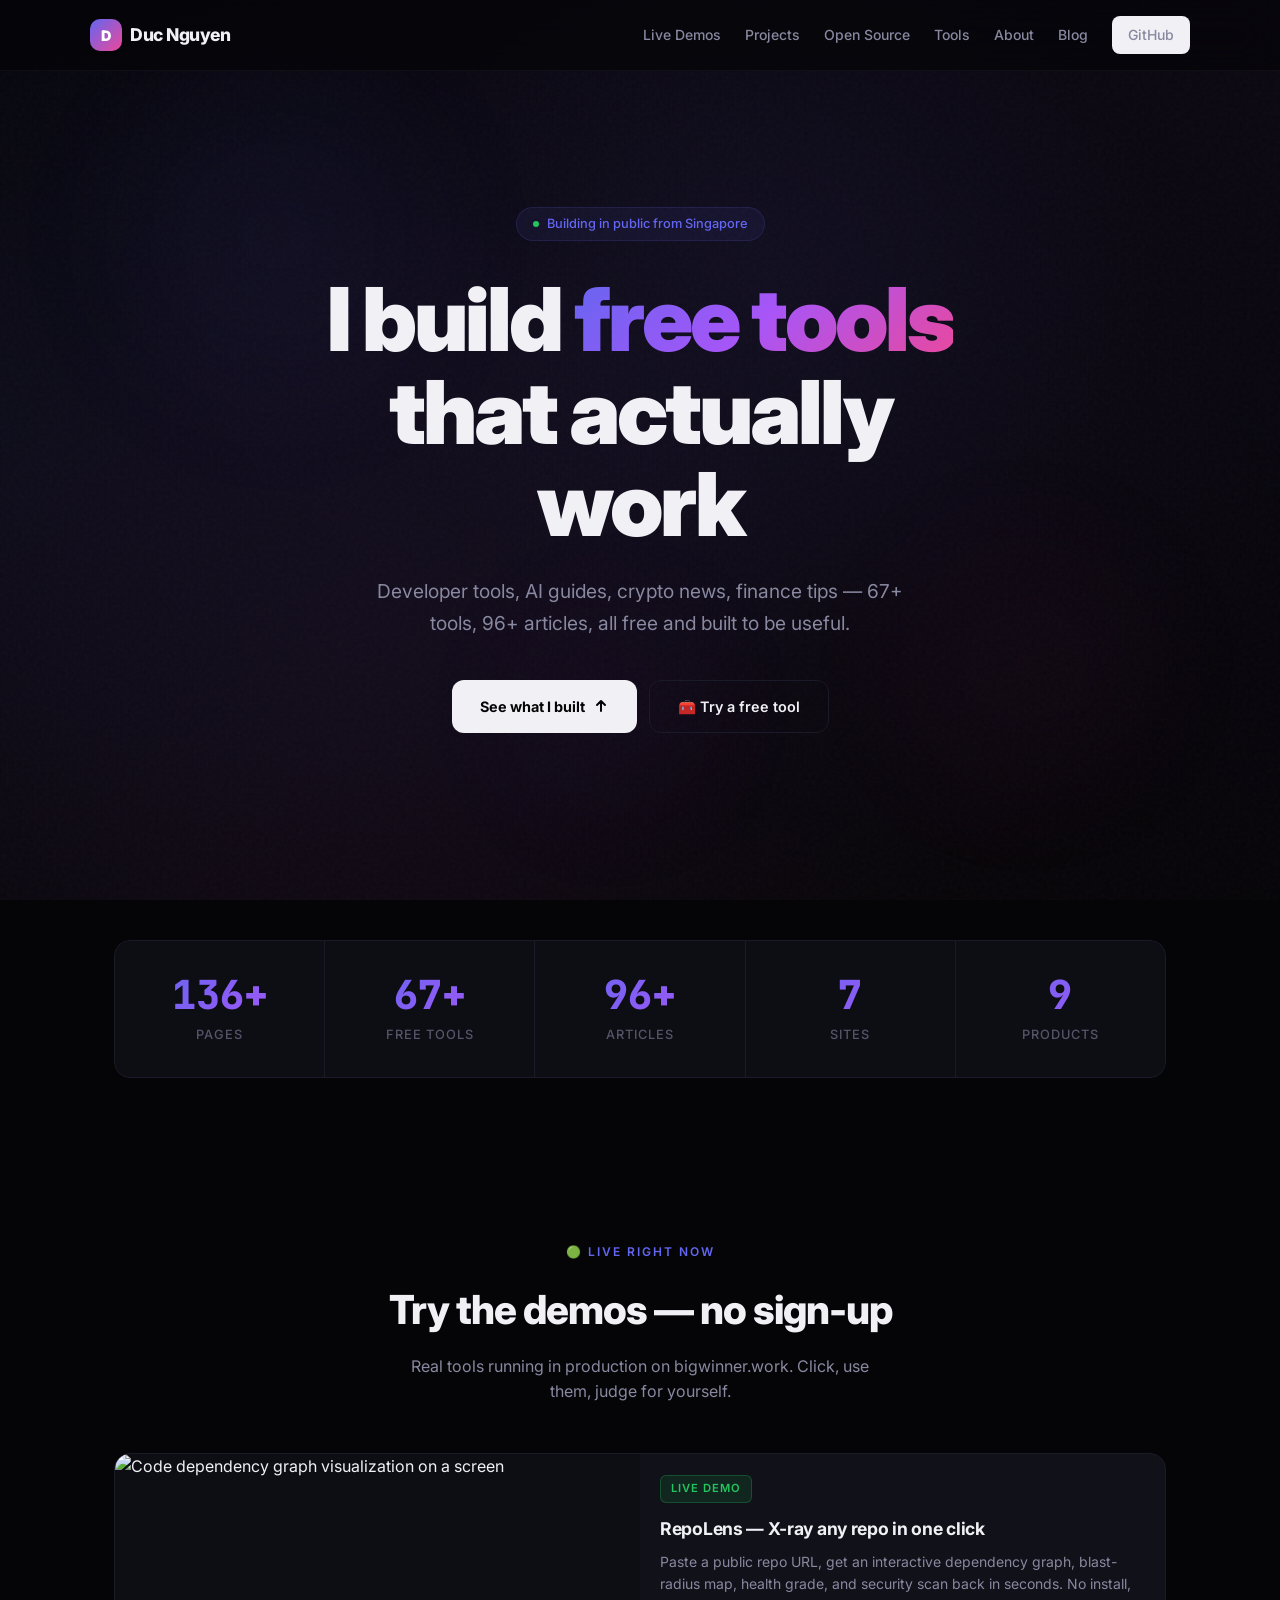
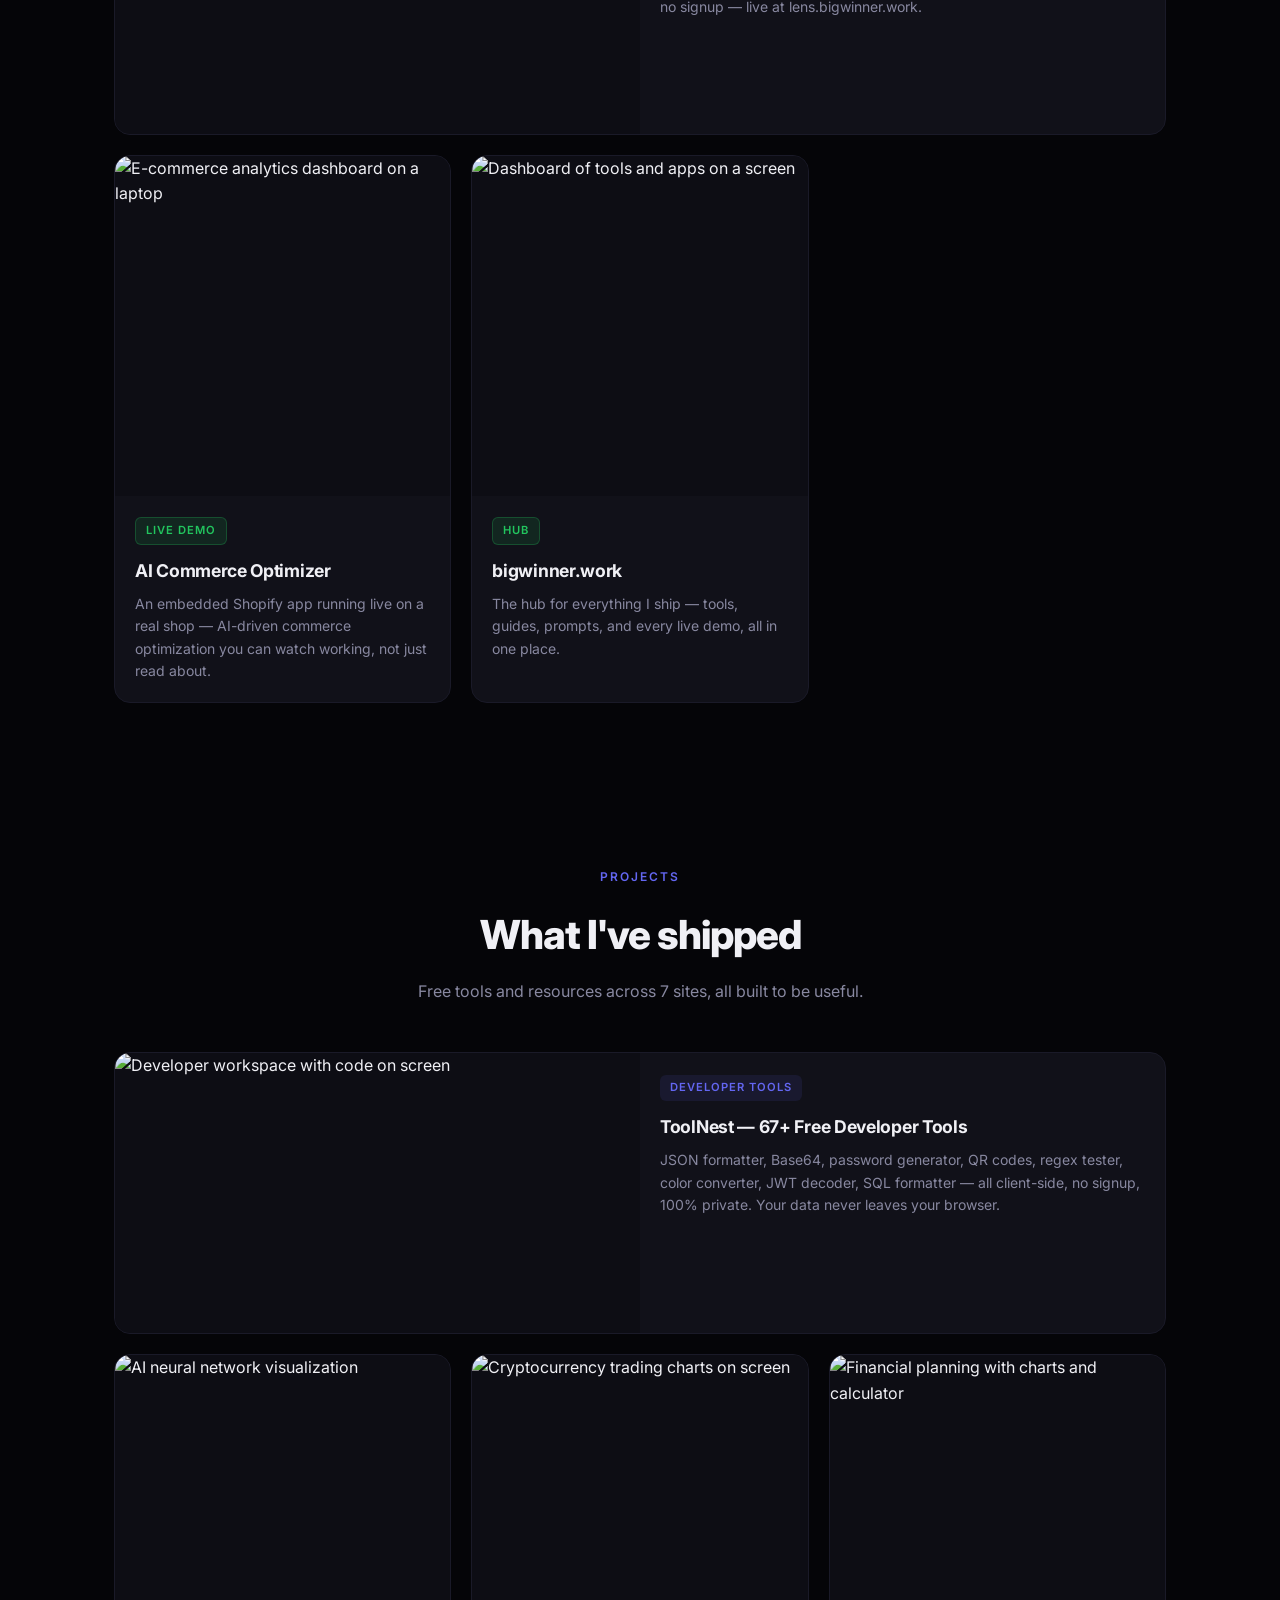
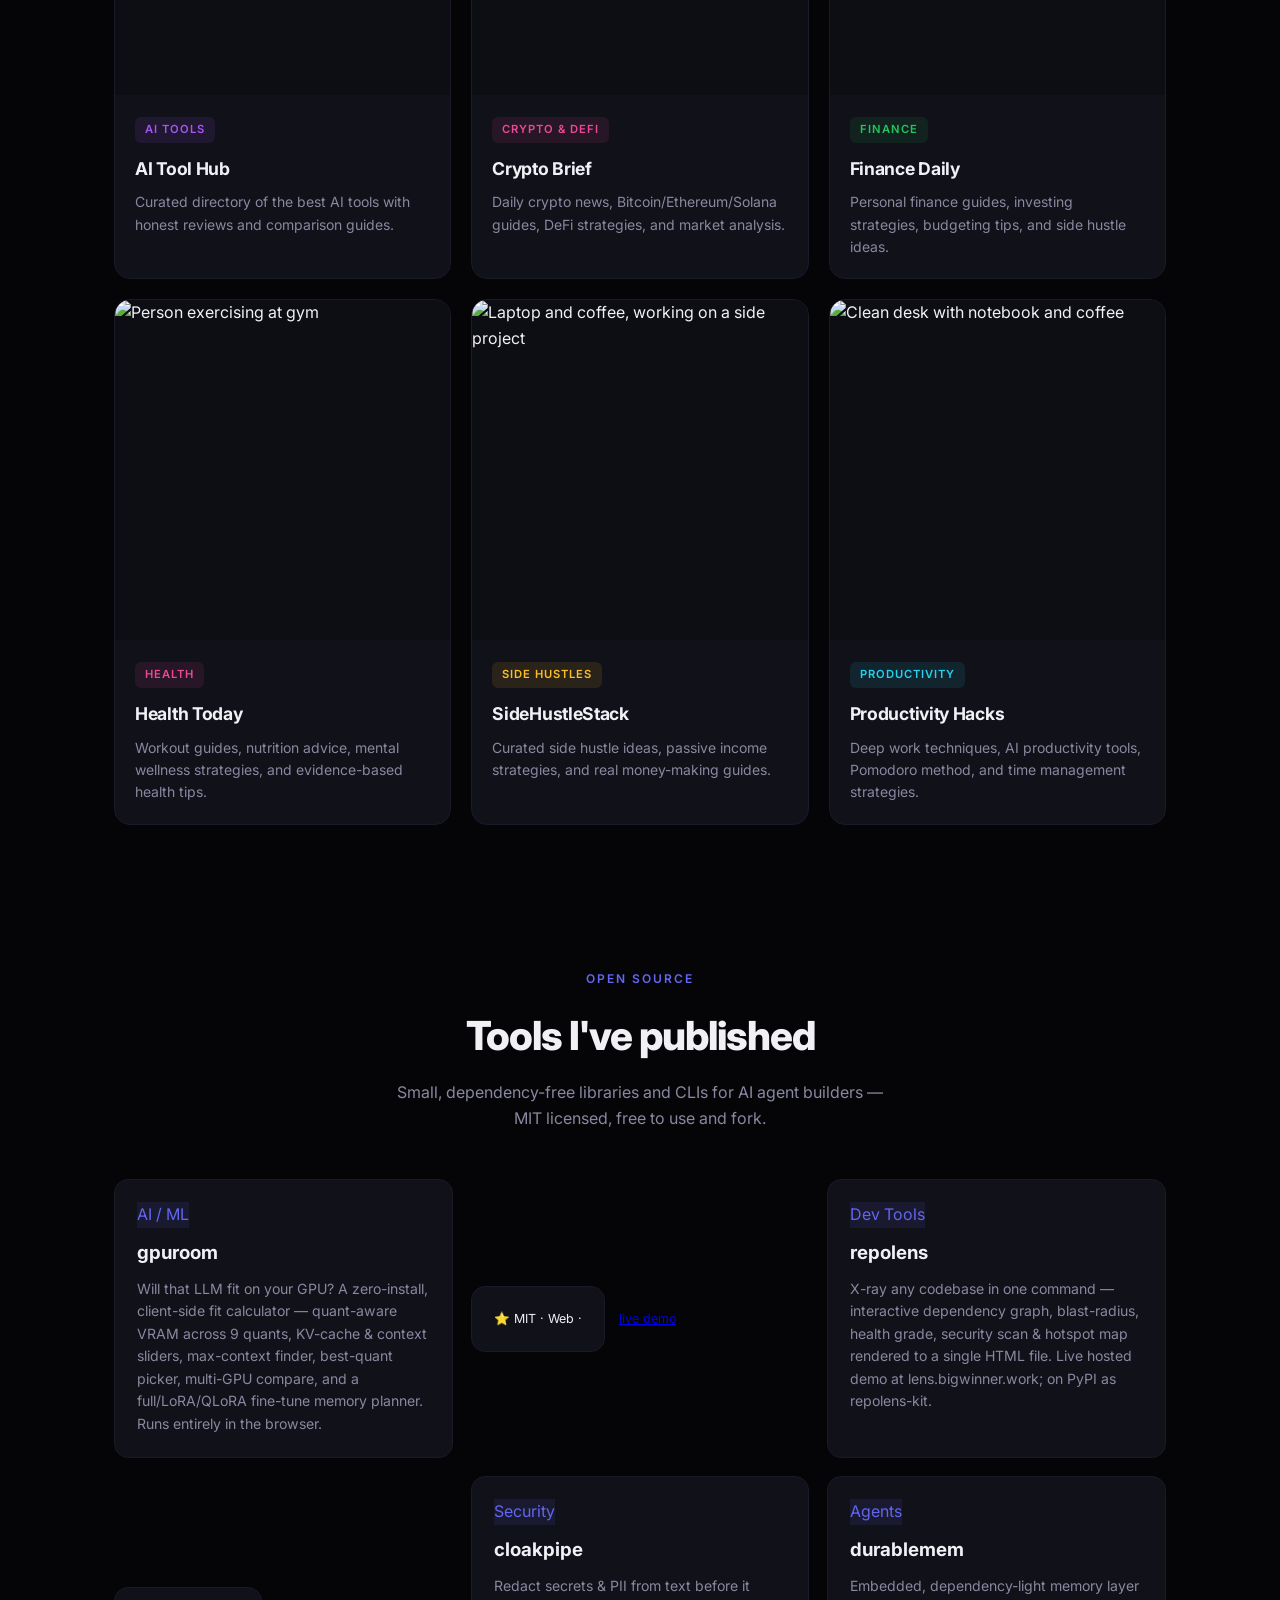
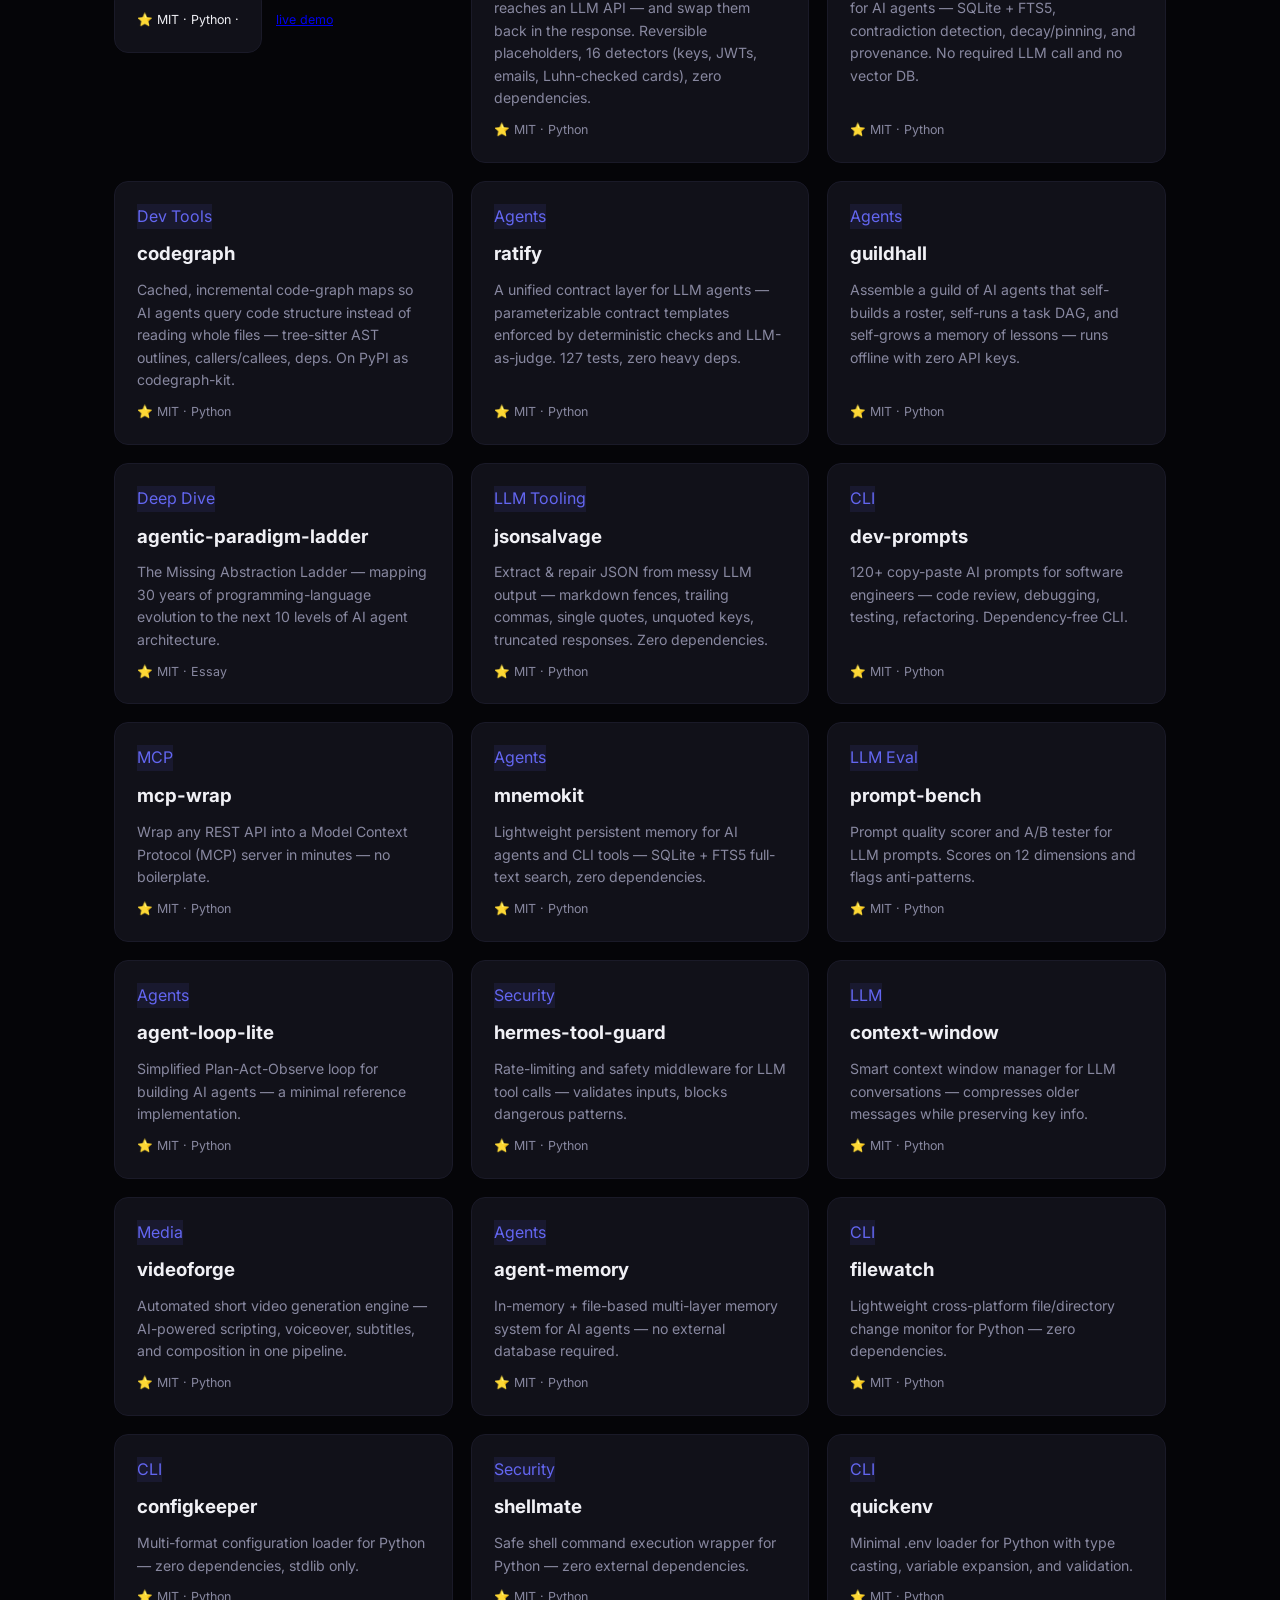
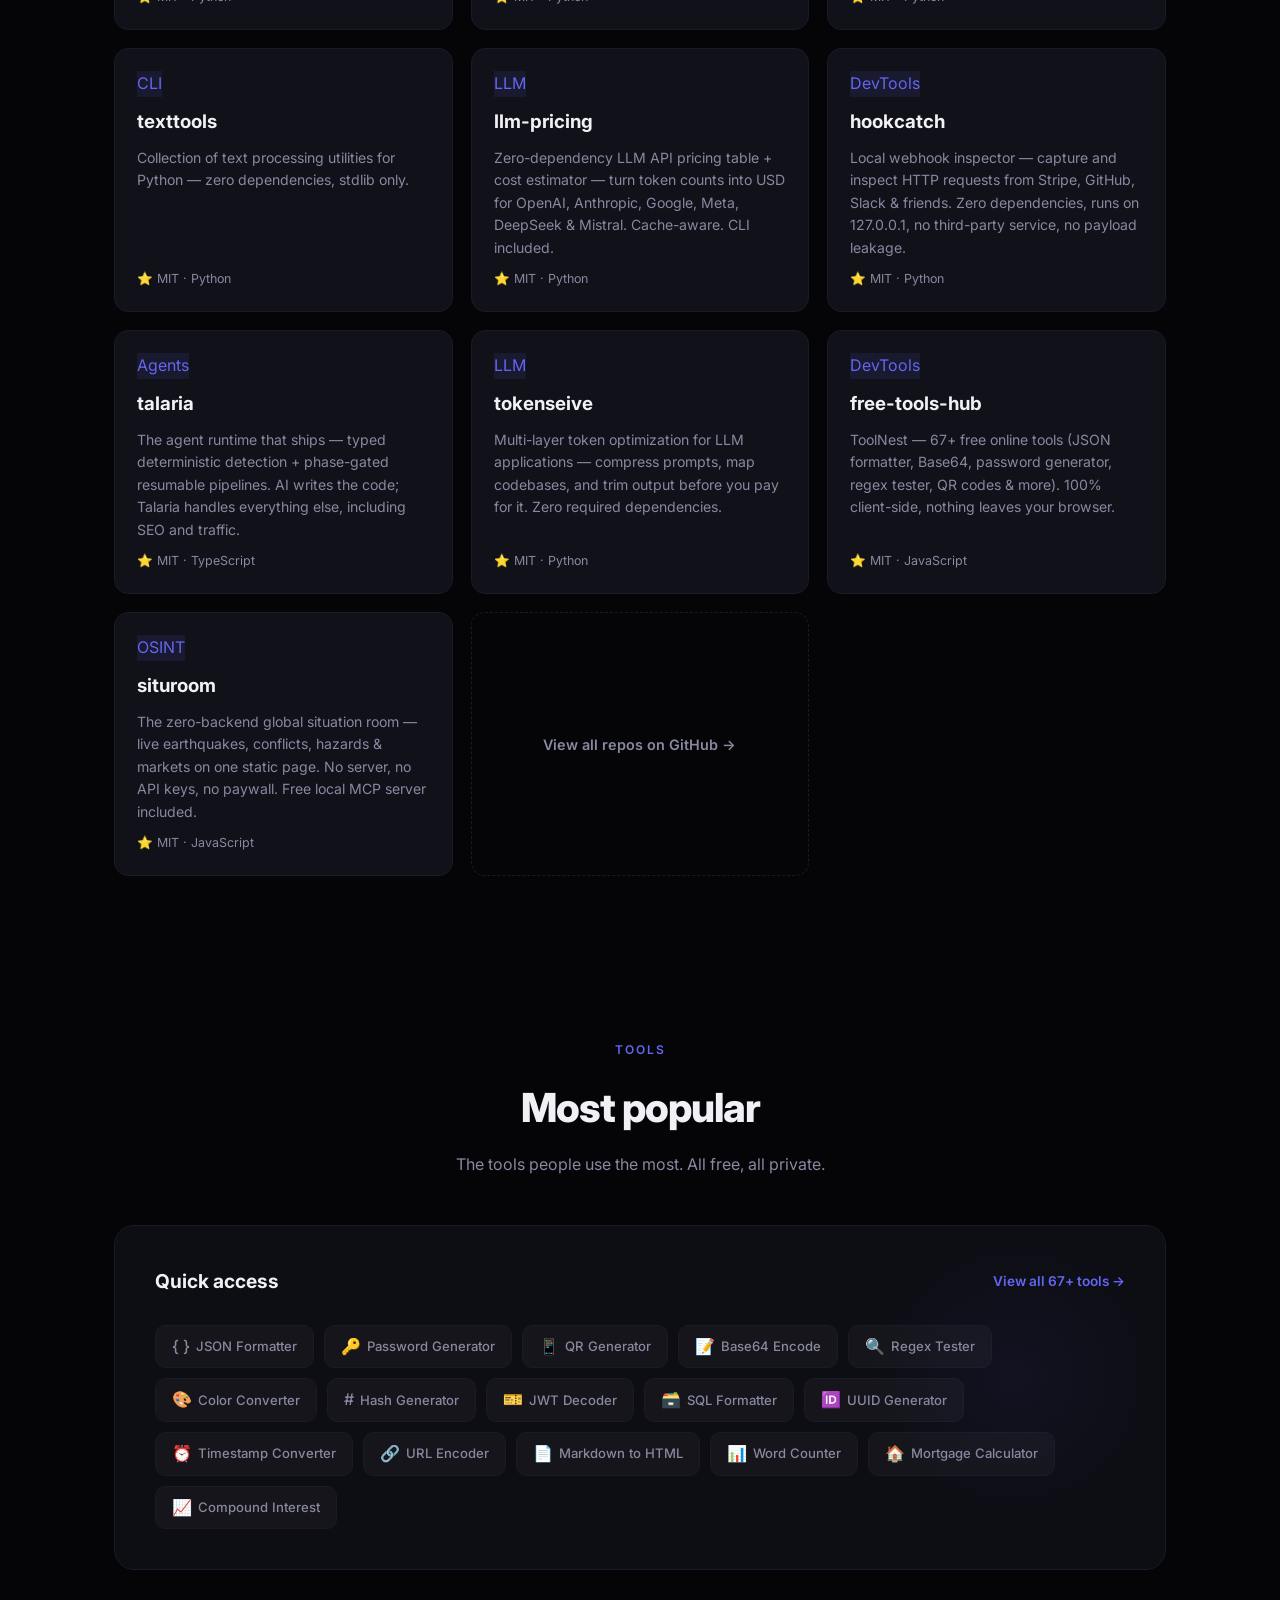
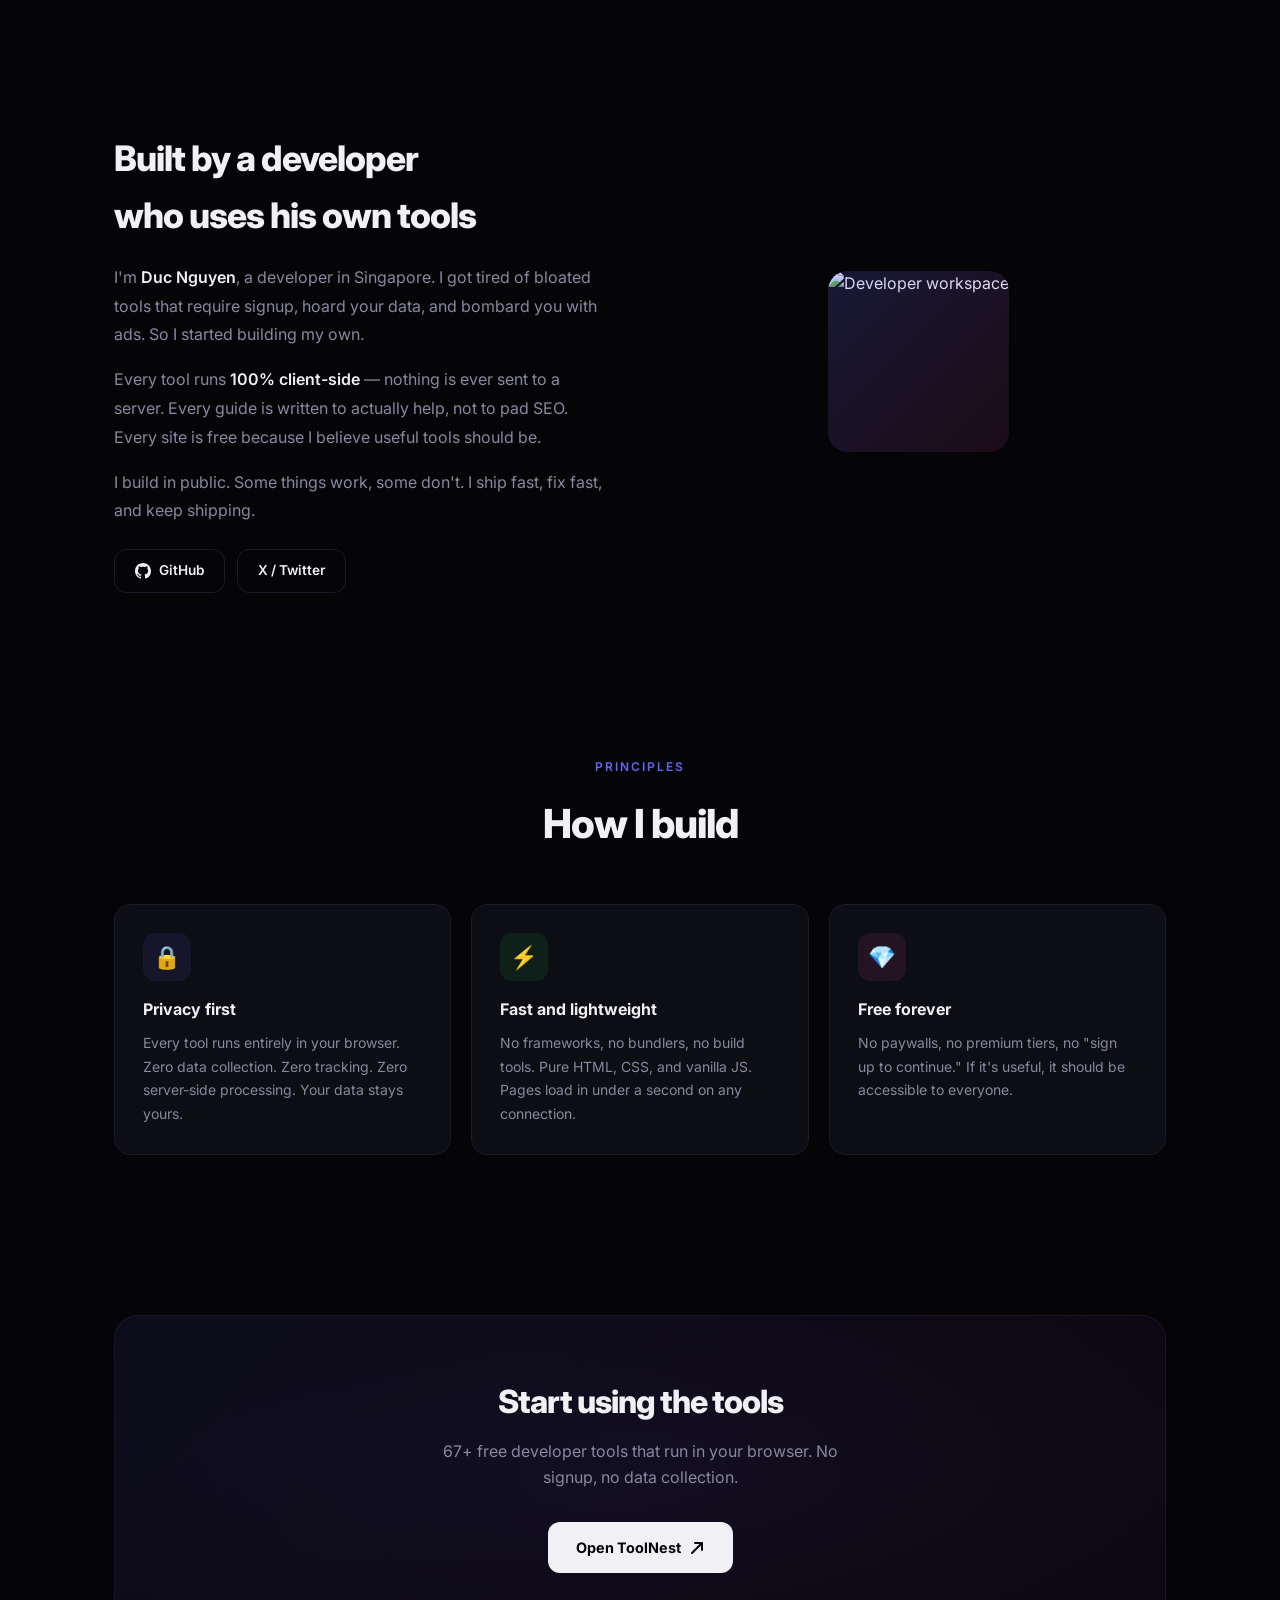
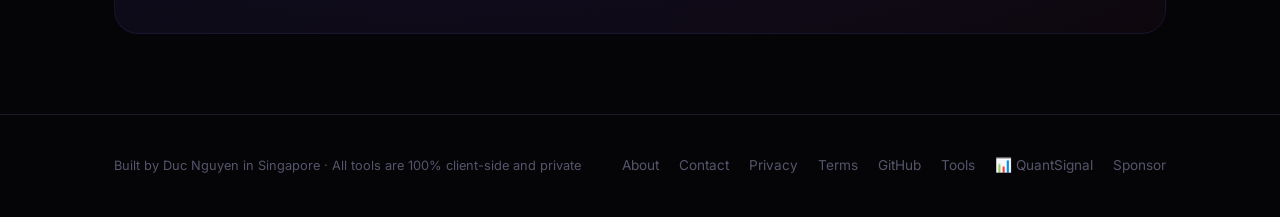
==== commit 7f8fe455: "opensource: add gpuroom card (live demo — LLM GPU fit calculator)" ====
--- a/index.html
+++ b/index.html
@@ -1181,6 +1181,14 @@
       <p>Small, dependency-free libraries and CLIs for AI agent builders — MIT licensed, free to use and fork.</p>
     </div>
     <div class="oss-grid">
+      <a class="oss-card reveal" href="https://github.com/nguyenminhduc9988/gpuroom" target="_blank" rel="noopener">
+        <div class="oss-card-head">
+          <span class="project-tag tag-oss">AI / ML</span>
+        </div>
+        <h3>gpuroom</h3>
+        <p>Will that LLM fit on your GPU? A zero-install, client-side fit calculator — quant-aware VRAM across 9 quants, KV-cache &amp; context sliders, max-context finder, best-quant picker, multi-GPU compare, and a full/LoRA/QLoRA fine-tune memory planner. Runs entirely in the browser.</p>
+        <div class="oss-card-meta">⭐ MIT · Web · <a href="https://nguyenminhduc9988.github.io/gpuroom/" target="_blank" rel="noopener">live demo</a></div>
+      </a>
       <a class="oss-card reveal" href="https://github.com/nguyenminhduc9988/repolens" target="_blank" rel="noopener">
         <div class="oss-card-head">
           <span class="project-tag tag-oss">Dev Tools</span>
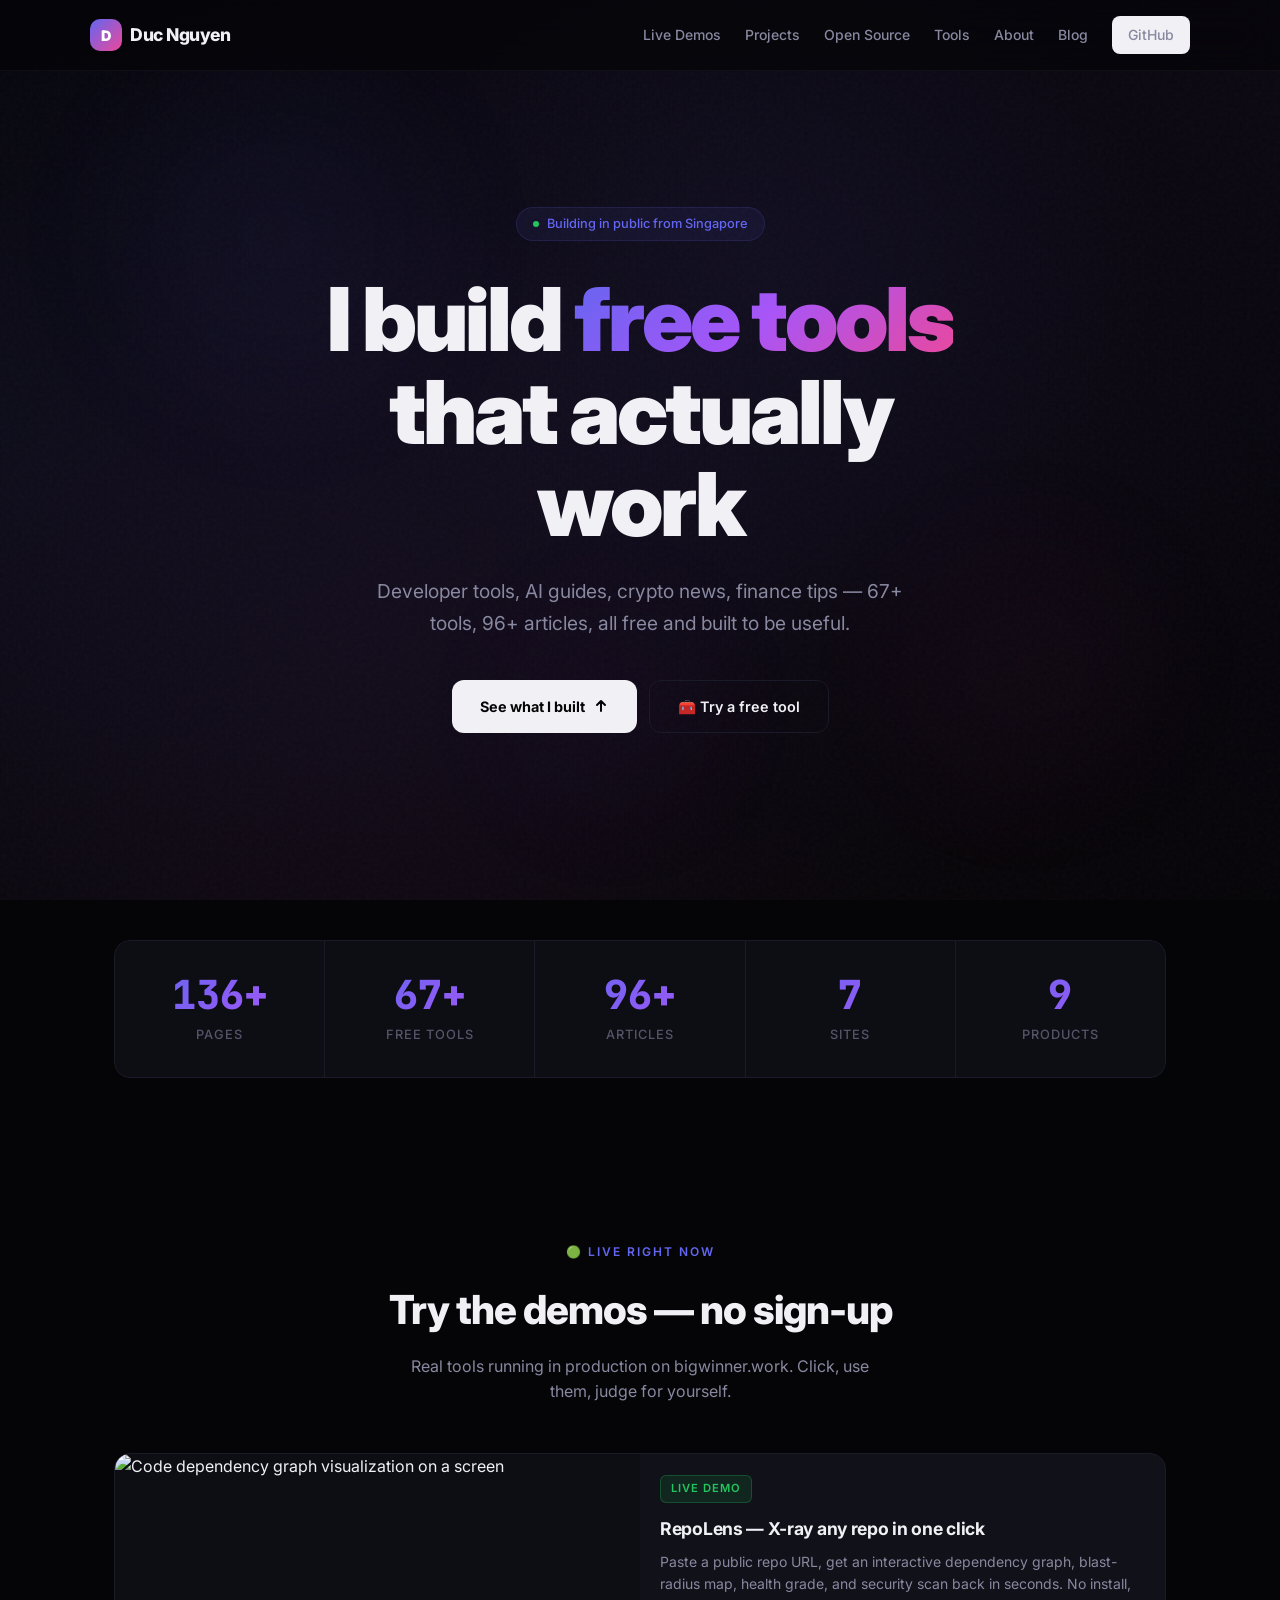
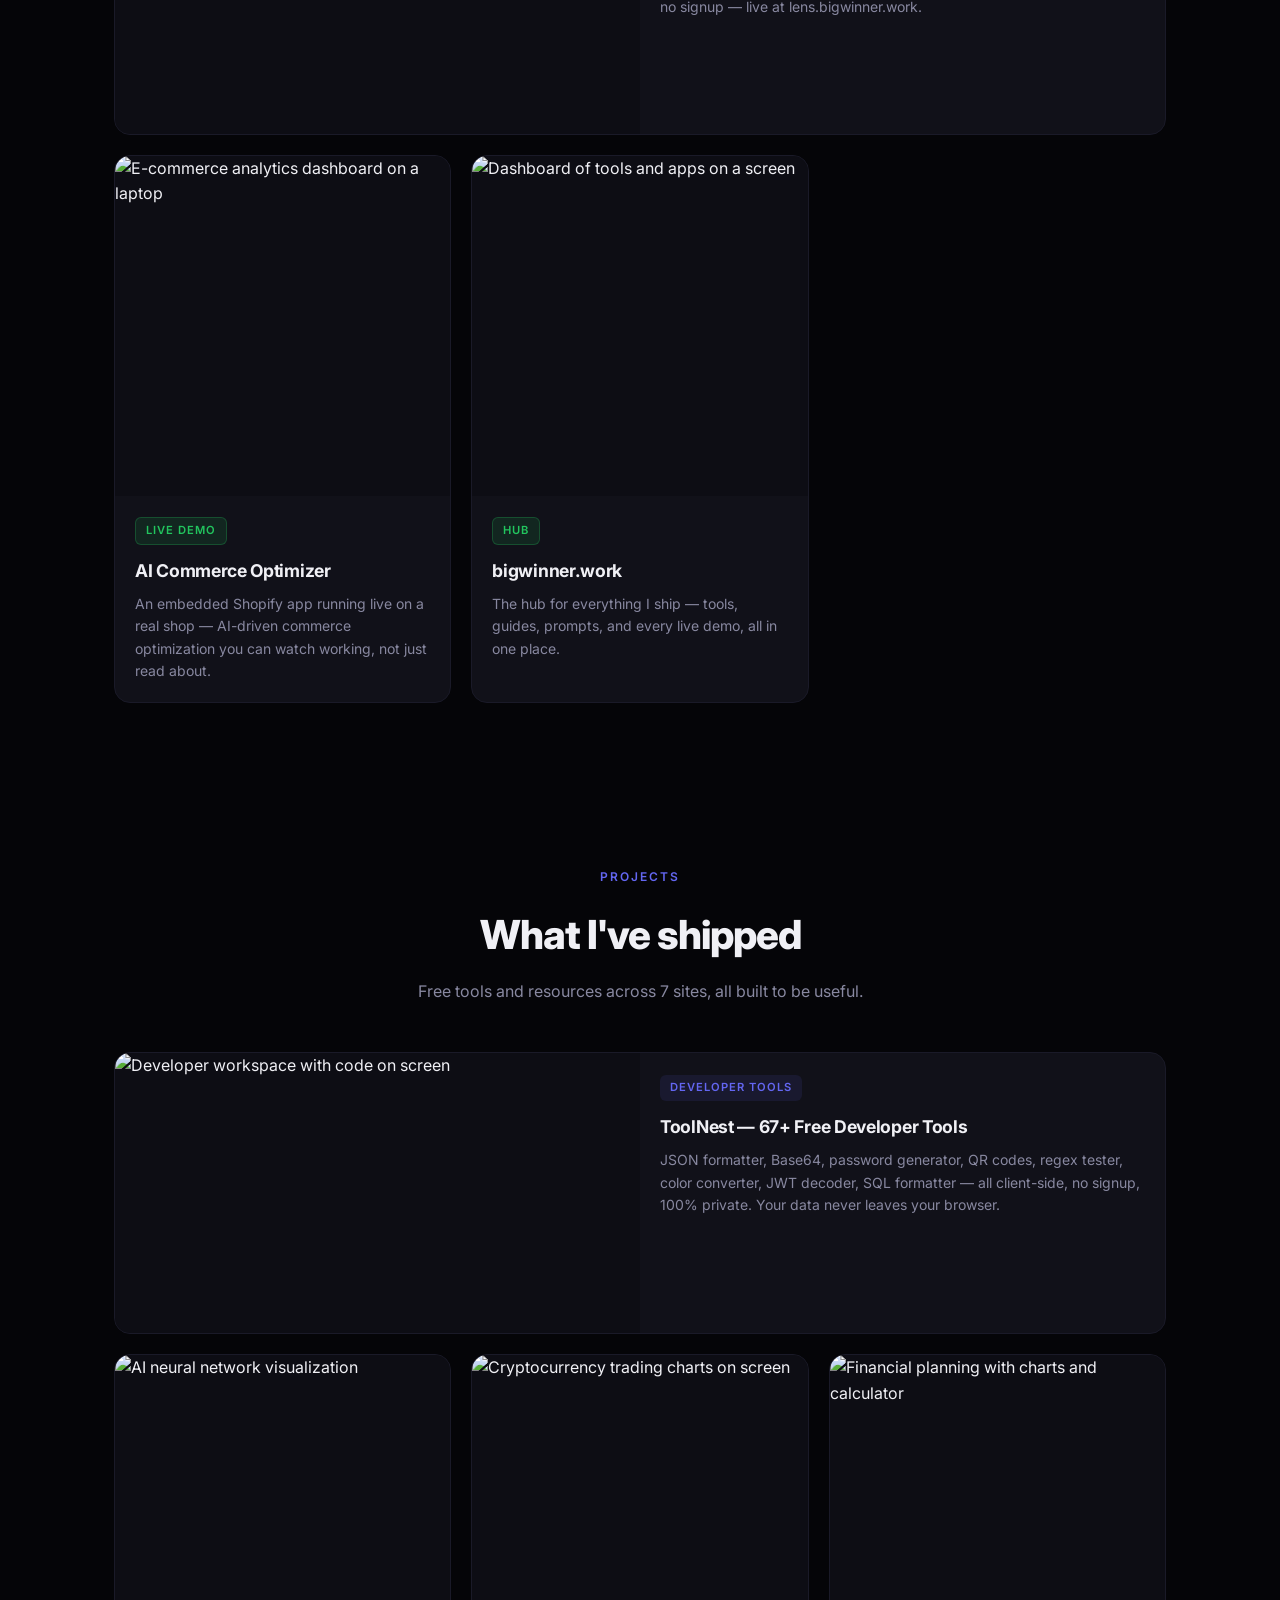
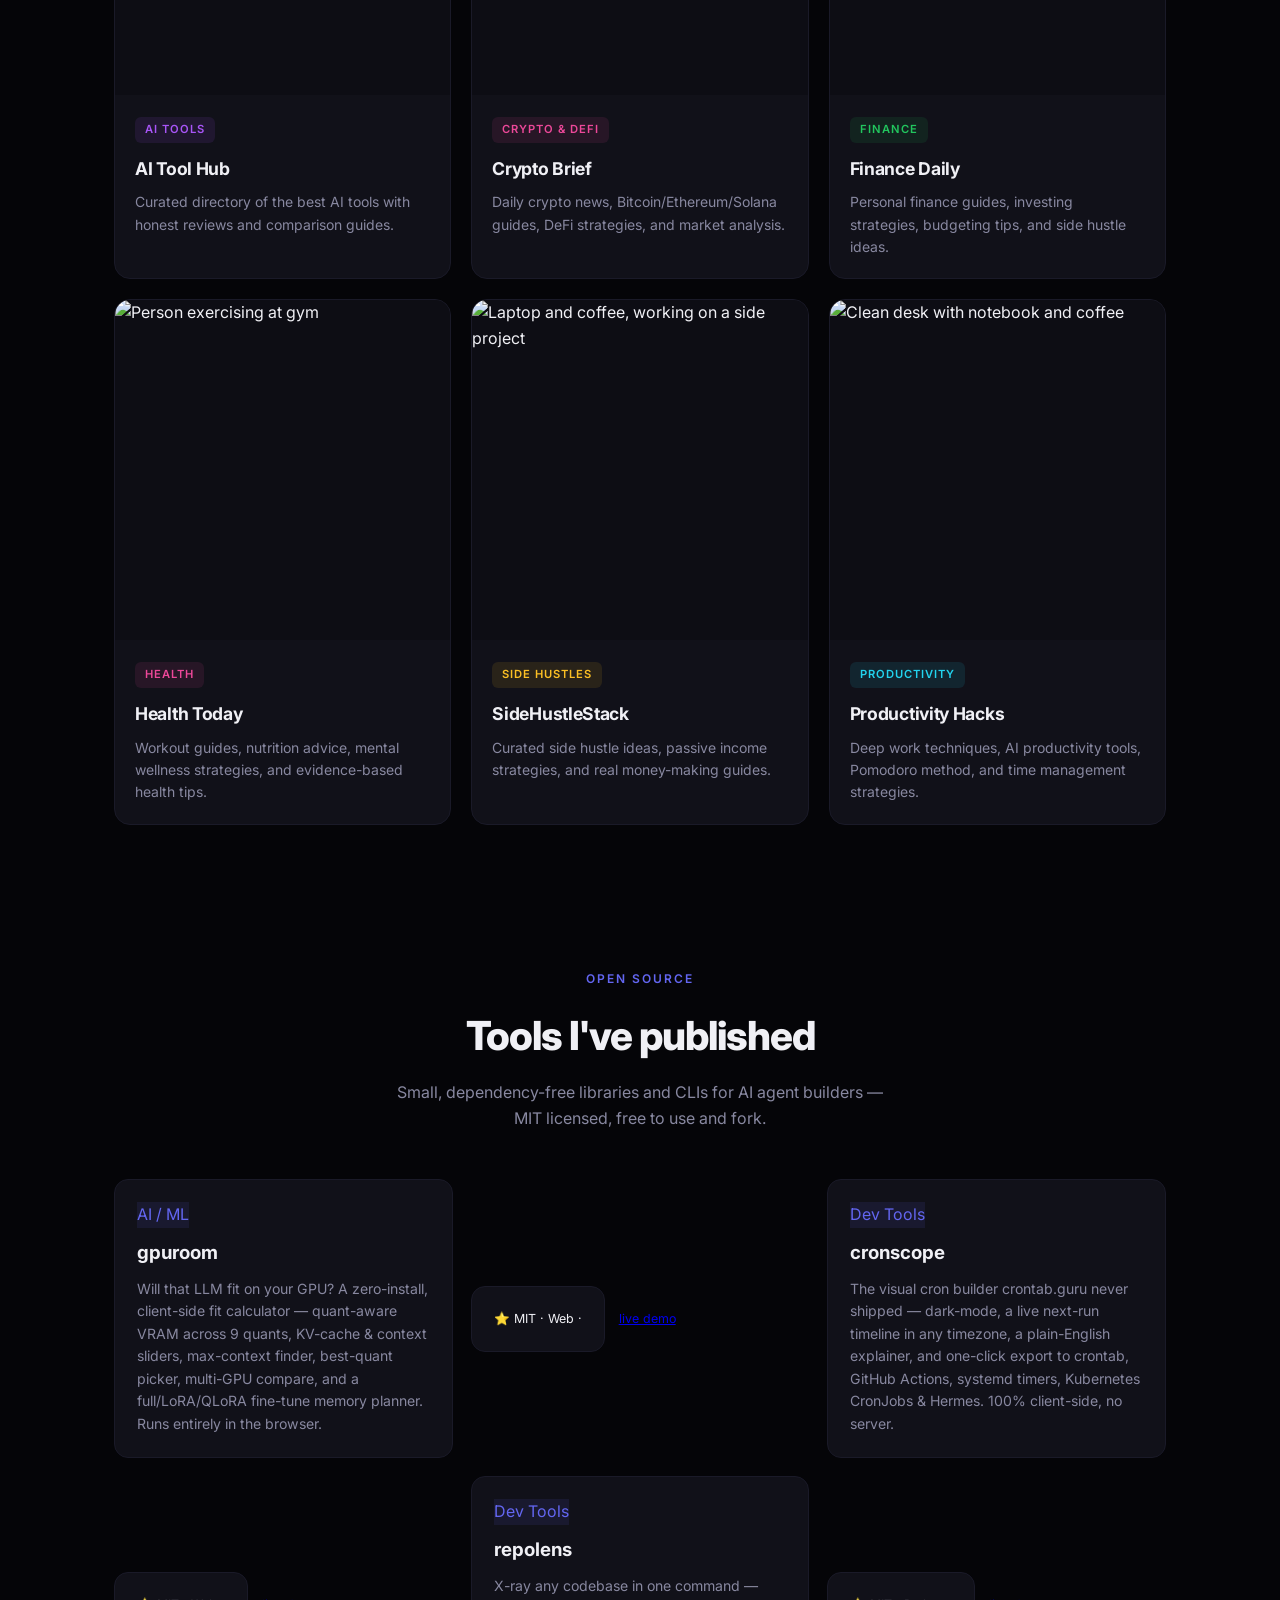
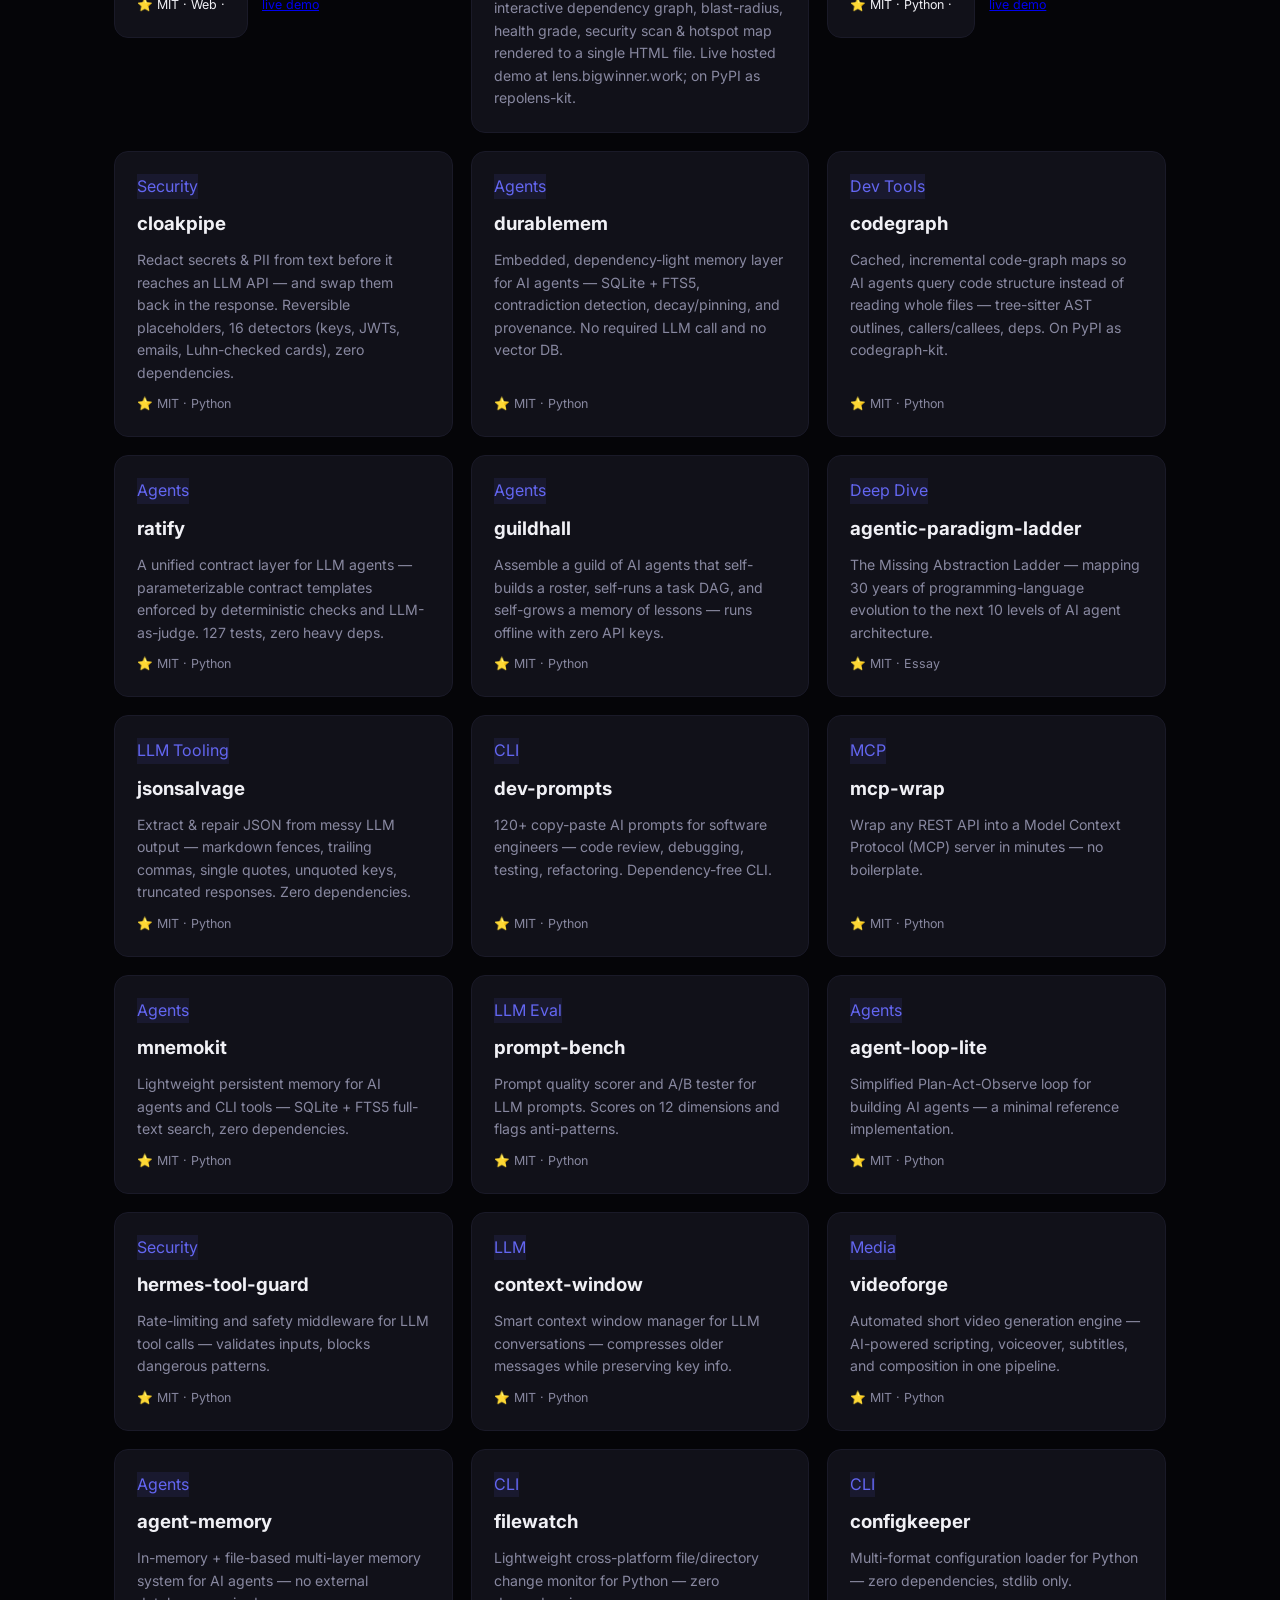
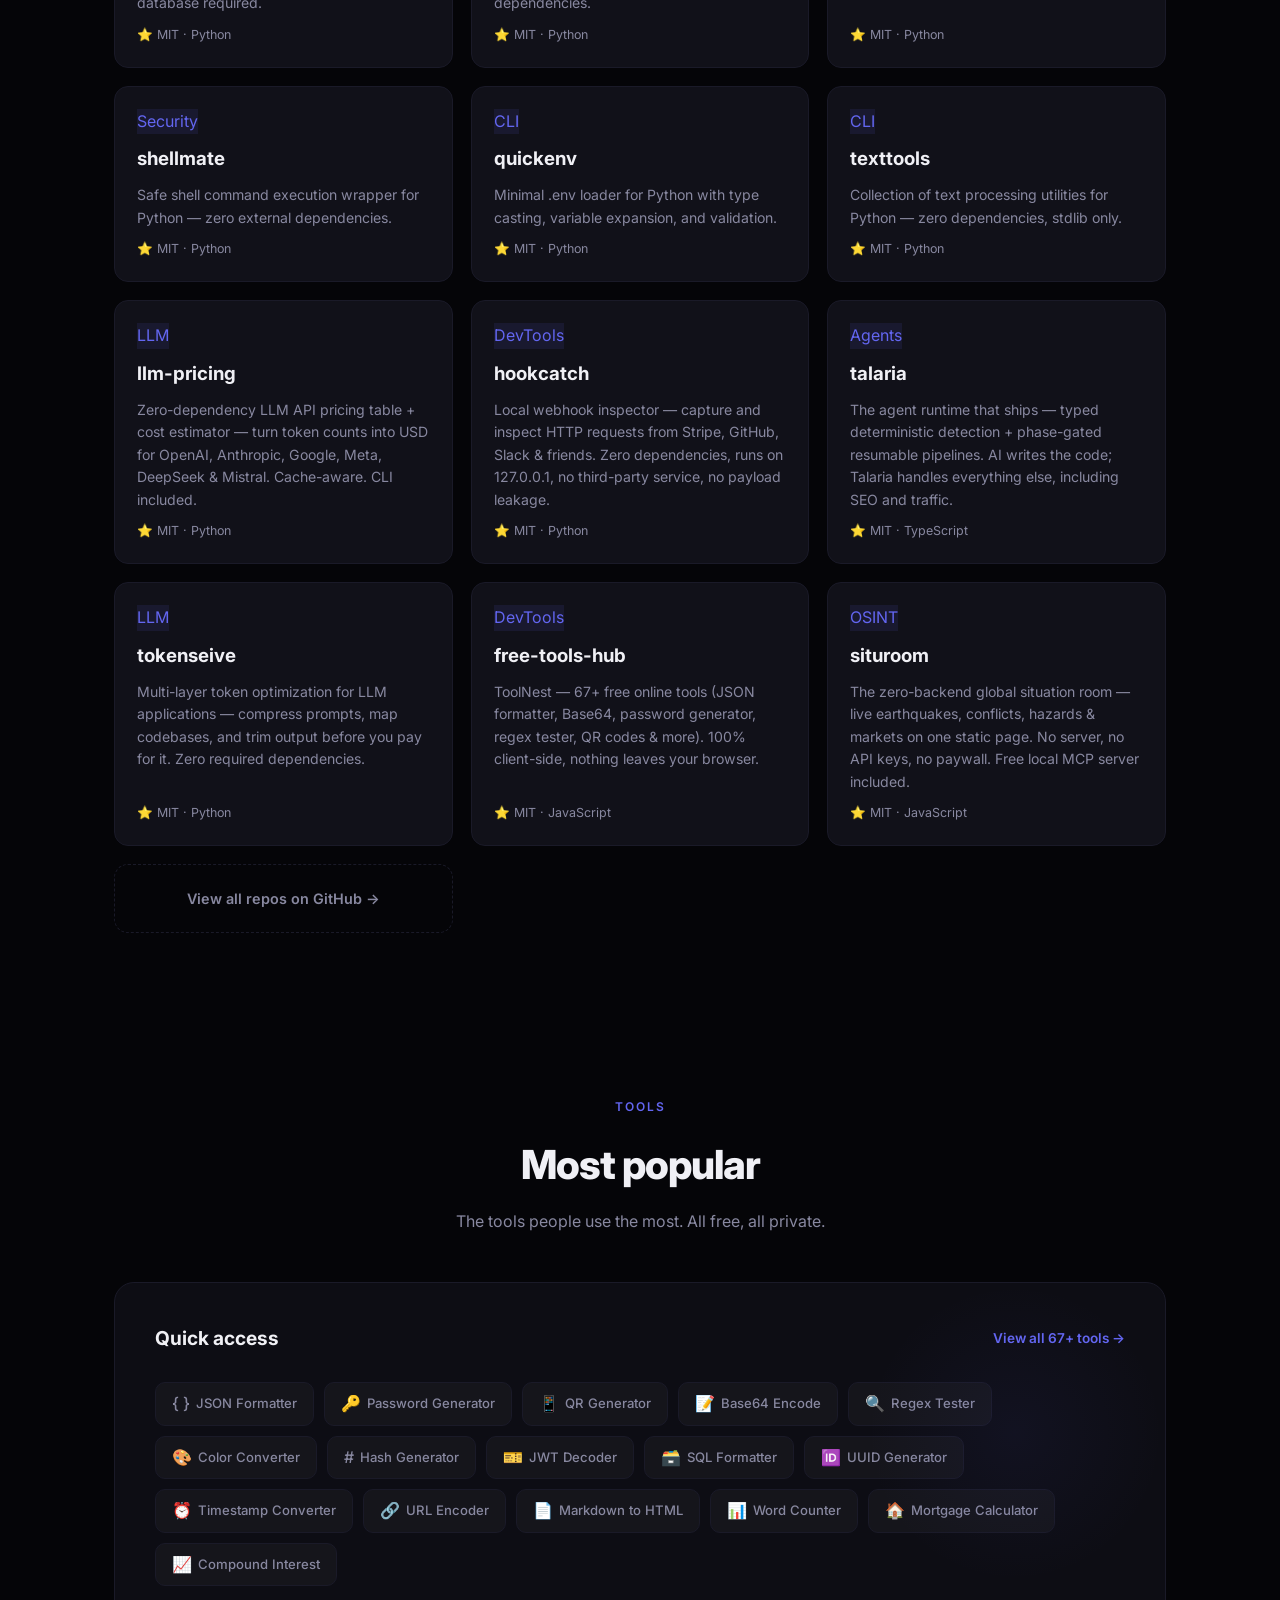
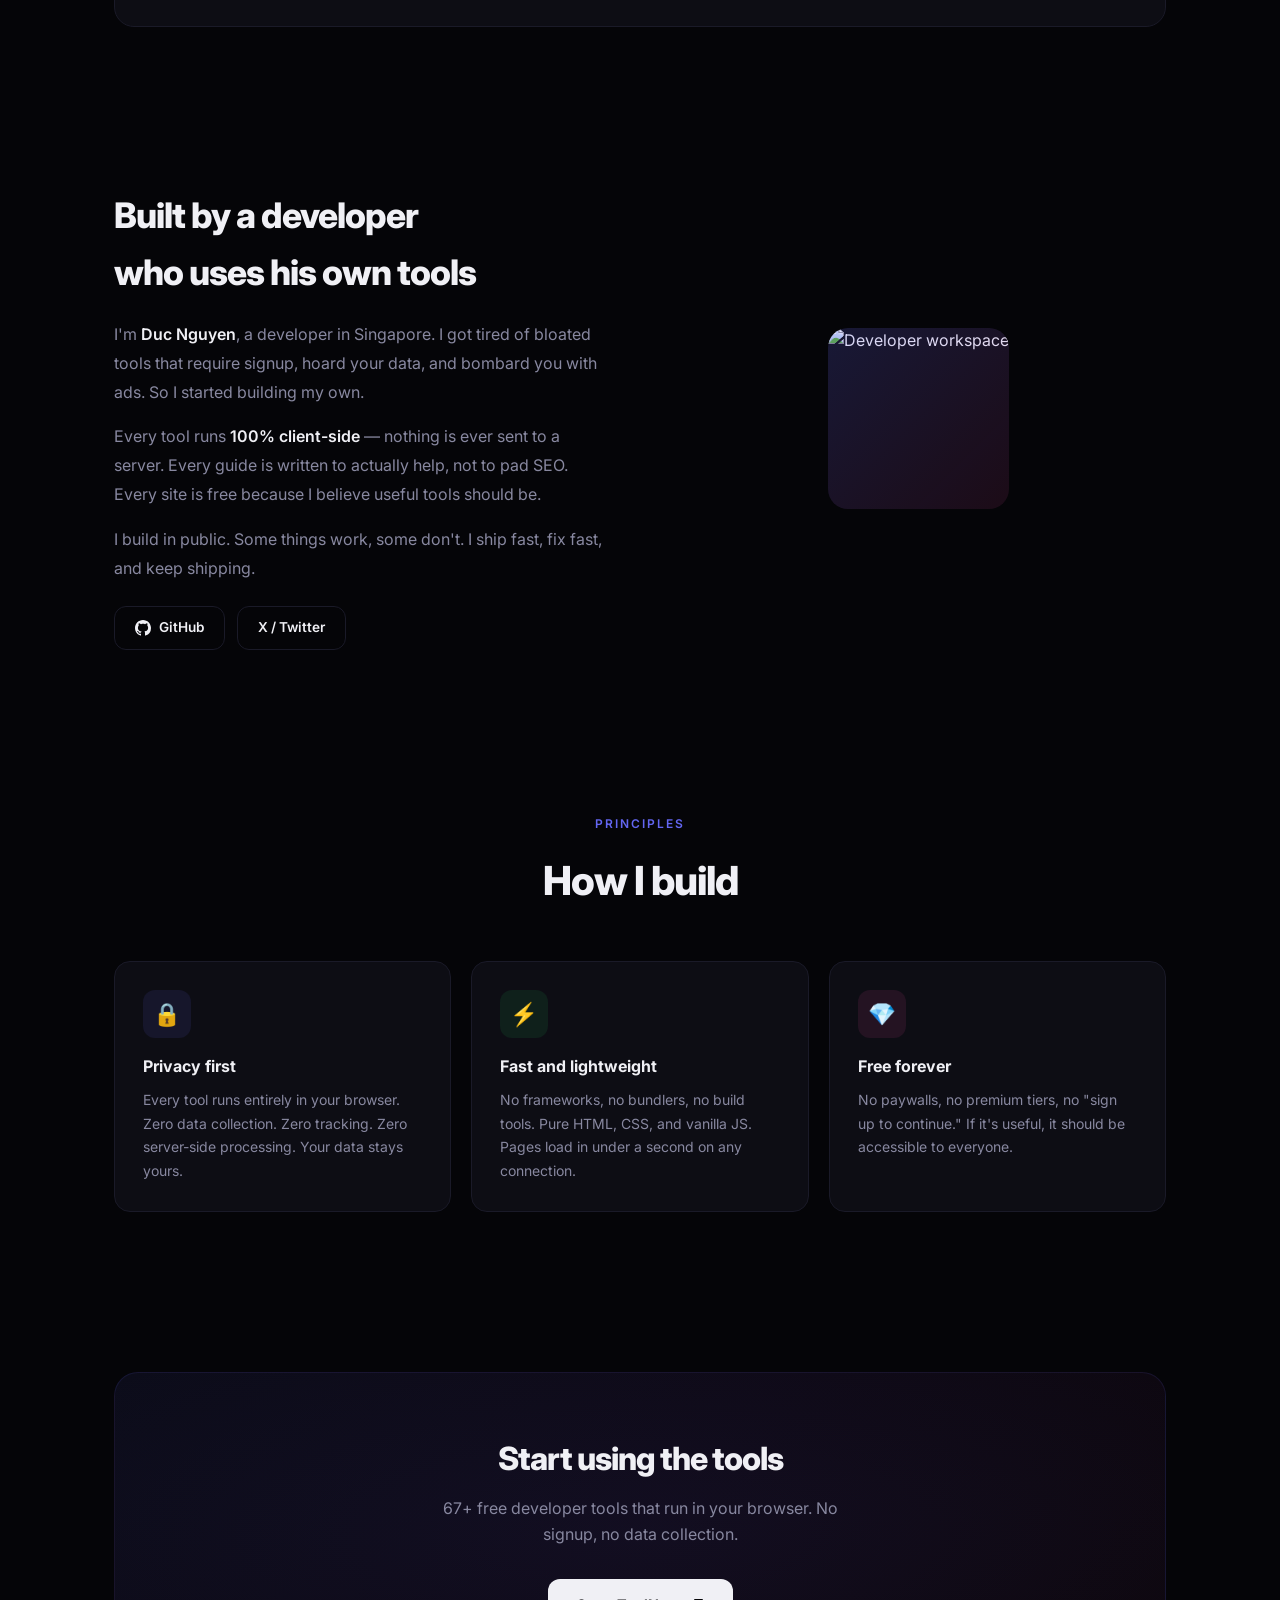
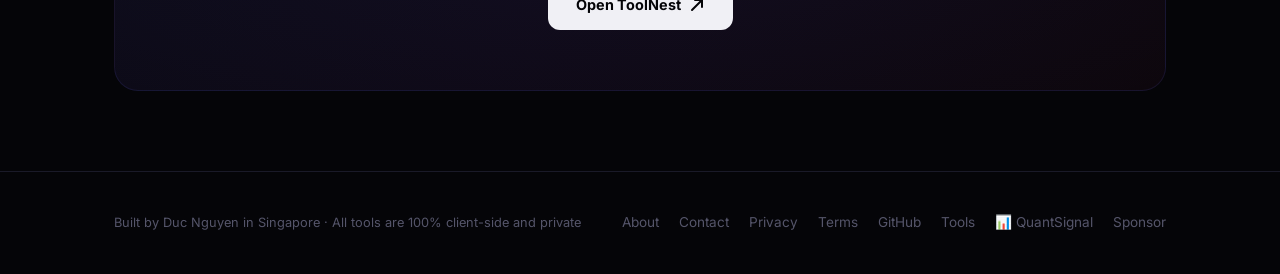
==== commit feec3739: "portfolio: add cronscope oss-card (live demo)" ====
--- a/index.html
+++ b/index.html
@@ -1189,6 +1189,14 @@
         <p>Will that LLM fit on your GPU? A zero-install, client-side fit calculator — quant-aware VRAM across 9 quants, KV-cache &amp; context sliders, max-context finder, best-quant picker, multi-GPU compare, and a full/LoRA/QLoRA fine-tune memory planner. Runs entirely in the browser.</p>
         <div class="oss-card-meta">⭐ MIT · Web · <a href="https://nguyenminhduc9988.github.io/gpuroom/" target="_blank" rel="noopener">live demo</a></div>
       </a>
+      <a class="oss-card reveal" href="https://github.com/nguyenminhduc9988/cronscope" target="_blank" rel="noopener">
+        <div class="oss-card-head">
+          <span class="project-tag tag-oss">Dev Tools</span>
+        </div>
+        <h3>cronscope</h3>
+        <p>The visual cron builder crontab.guru never shipped — dark-mode, a live next-run timeline in any timezone, a plain-English explainer, and one-click export to crontab, GitHub Actions, systemd timers, Kubernetes CronJobs &amp; Hermes. 100% client-side, no server.</p>
+        <div class="oss-card-meta">⭐ MIT · Web · <a href="https://nguyenminhduc9988.github.io/cronscope/" target="_blank" rel="noopener">live demo</a></div>
+      </a>
       <a class="oss-card reveal" href="https://github.com/nguyenminhduc9988/repolens" target="_blank" rel="noopener">
         <div class="oss-card-head">
           <span class="project-tag tag-oss">Dev Tools</span>
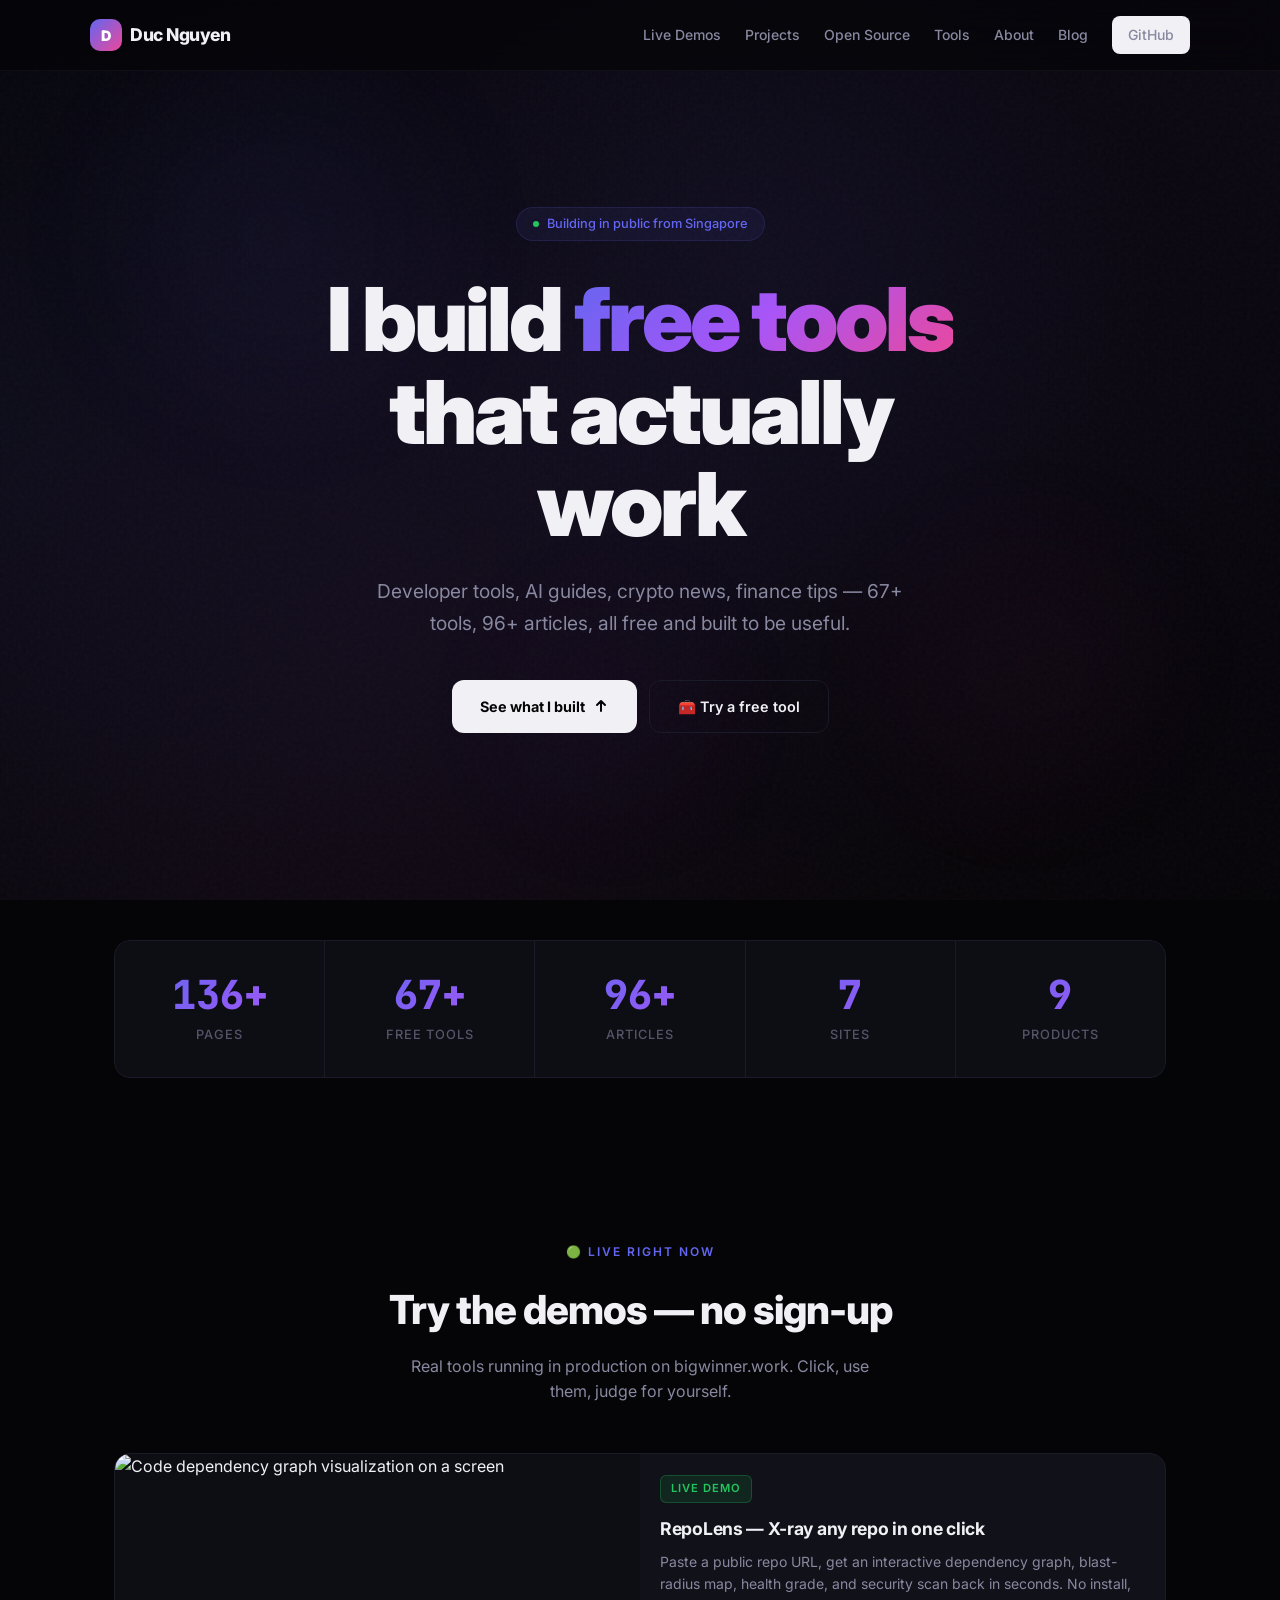
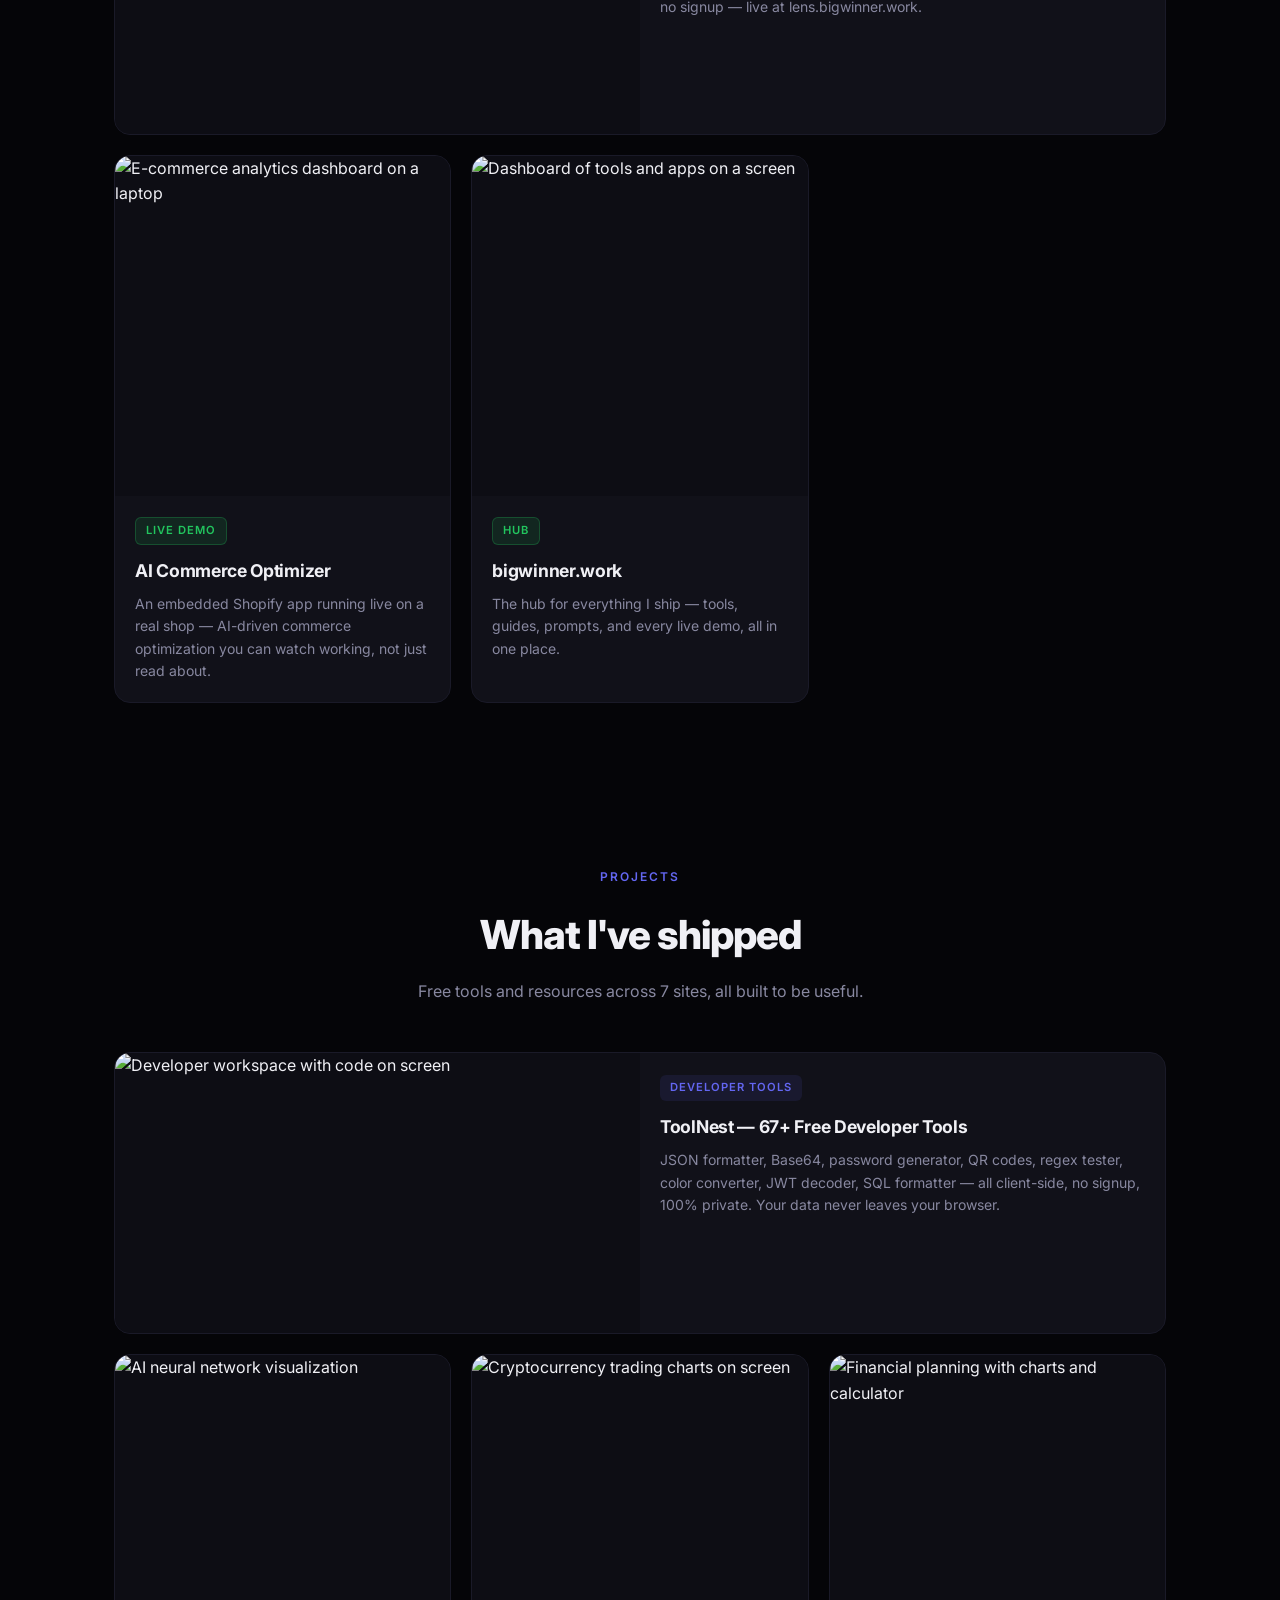
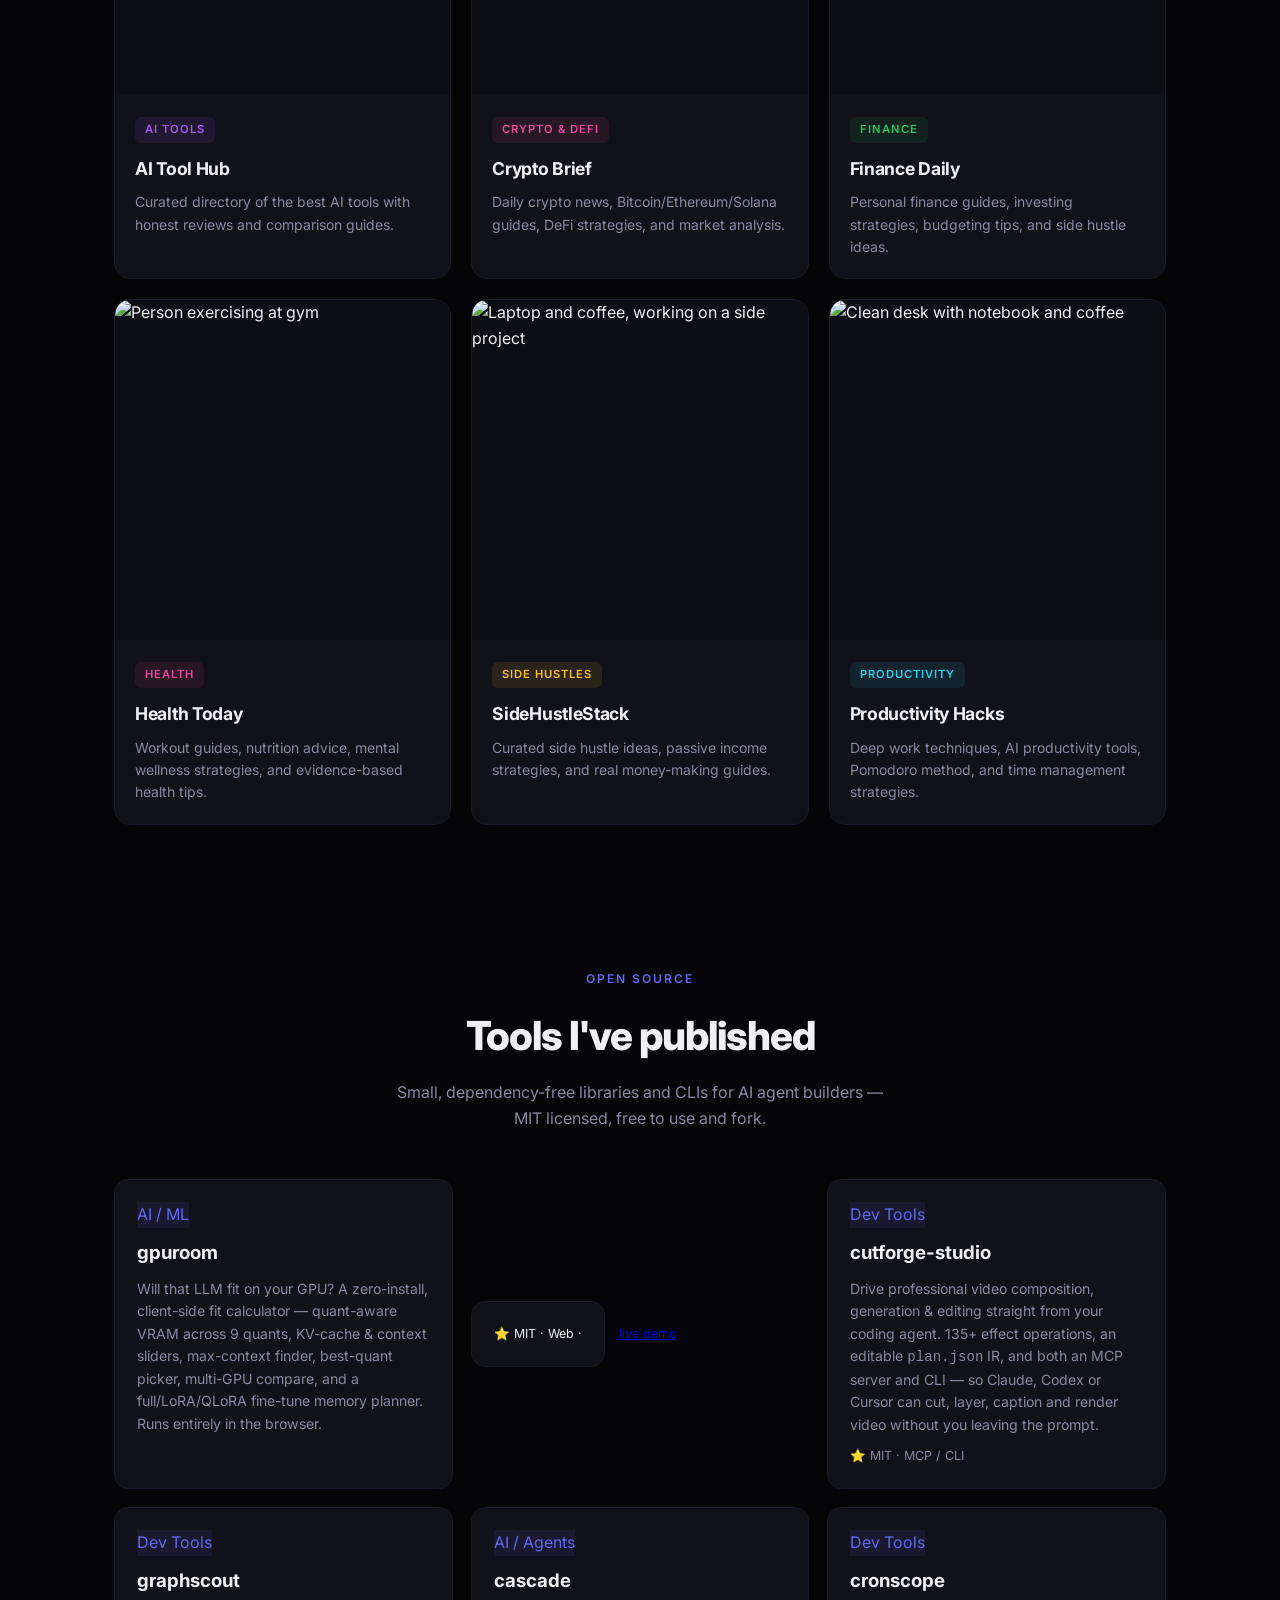
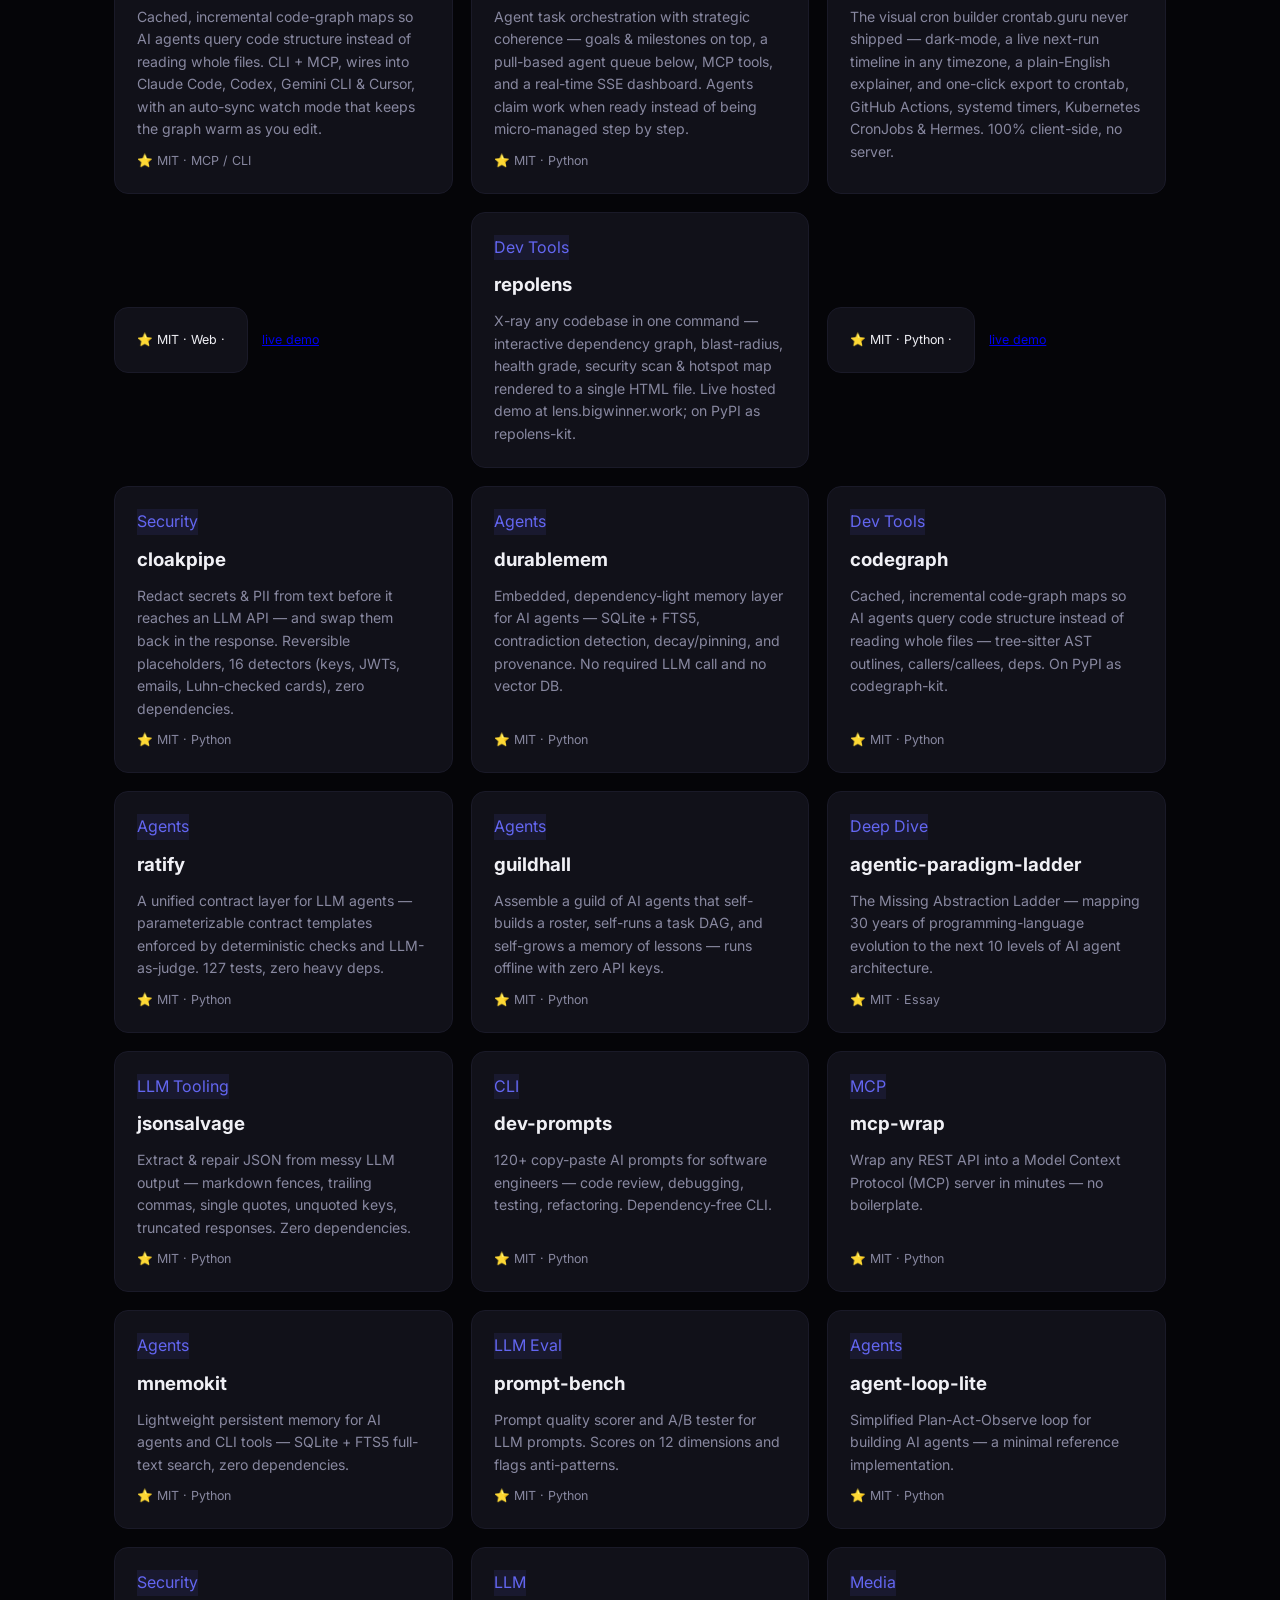
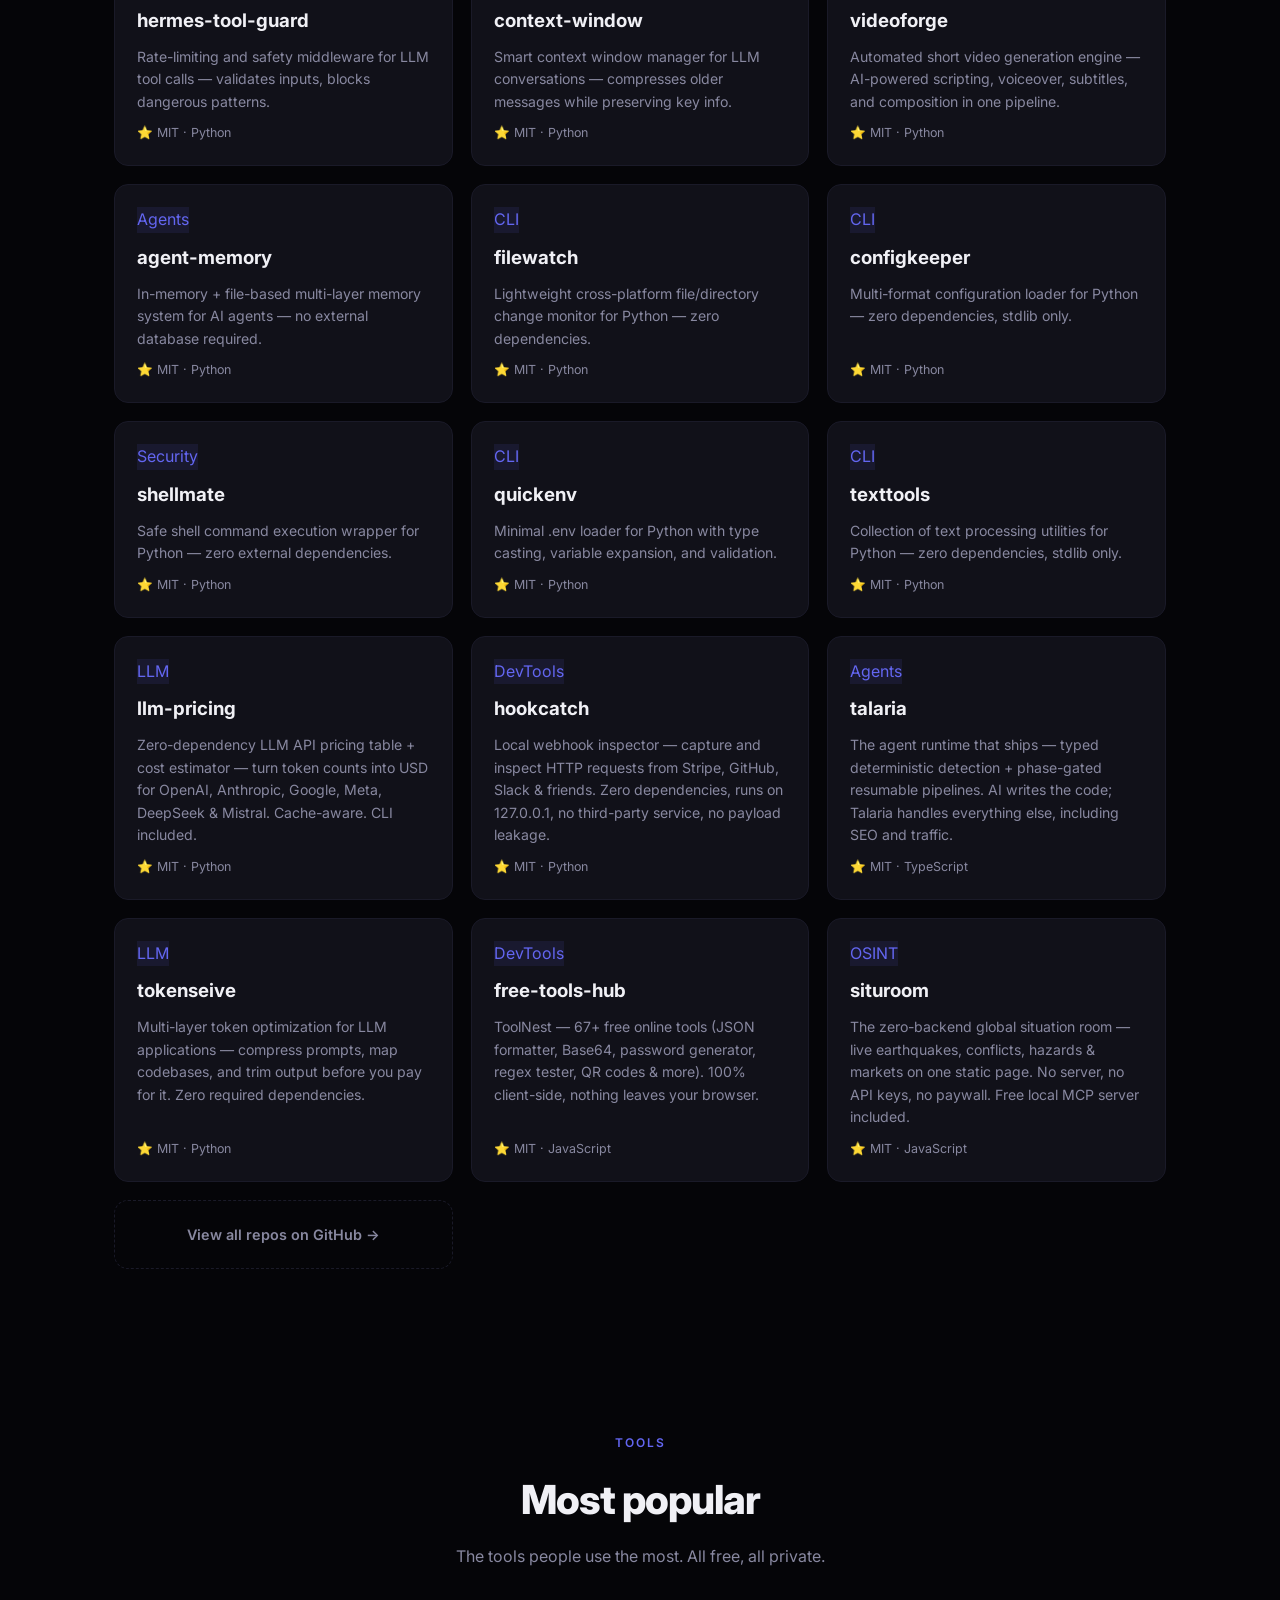
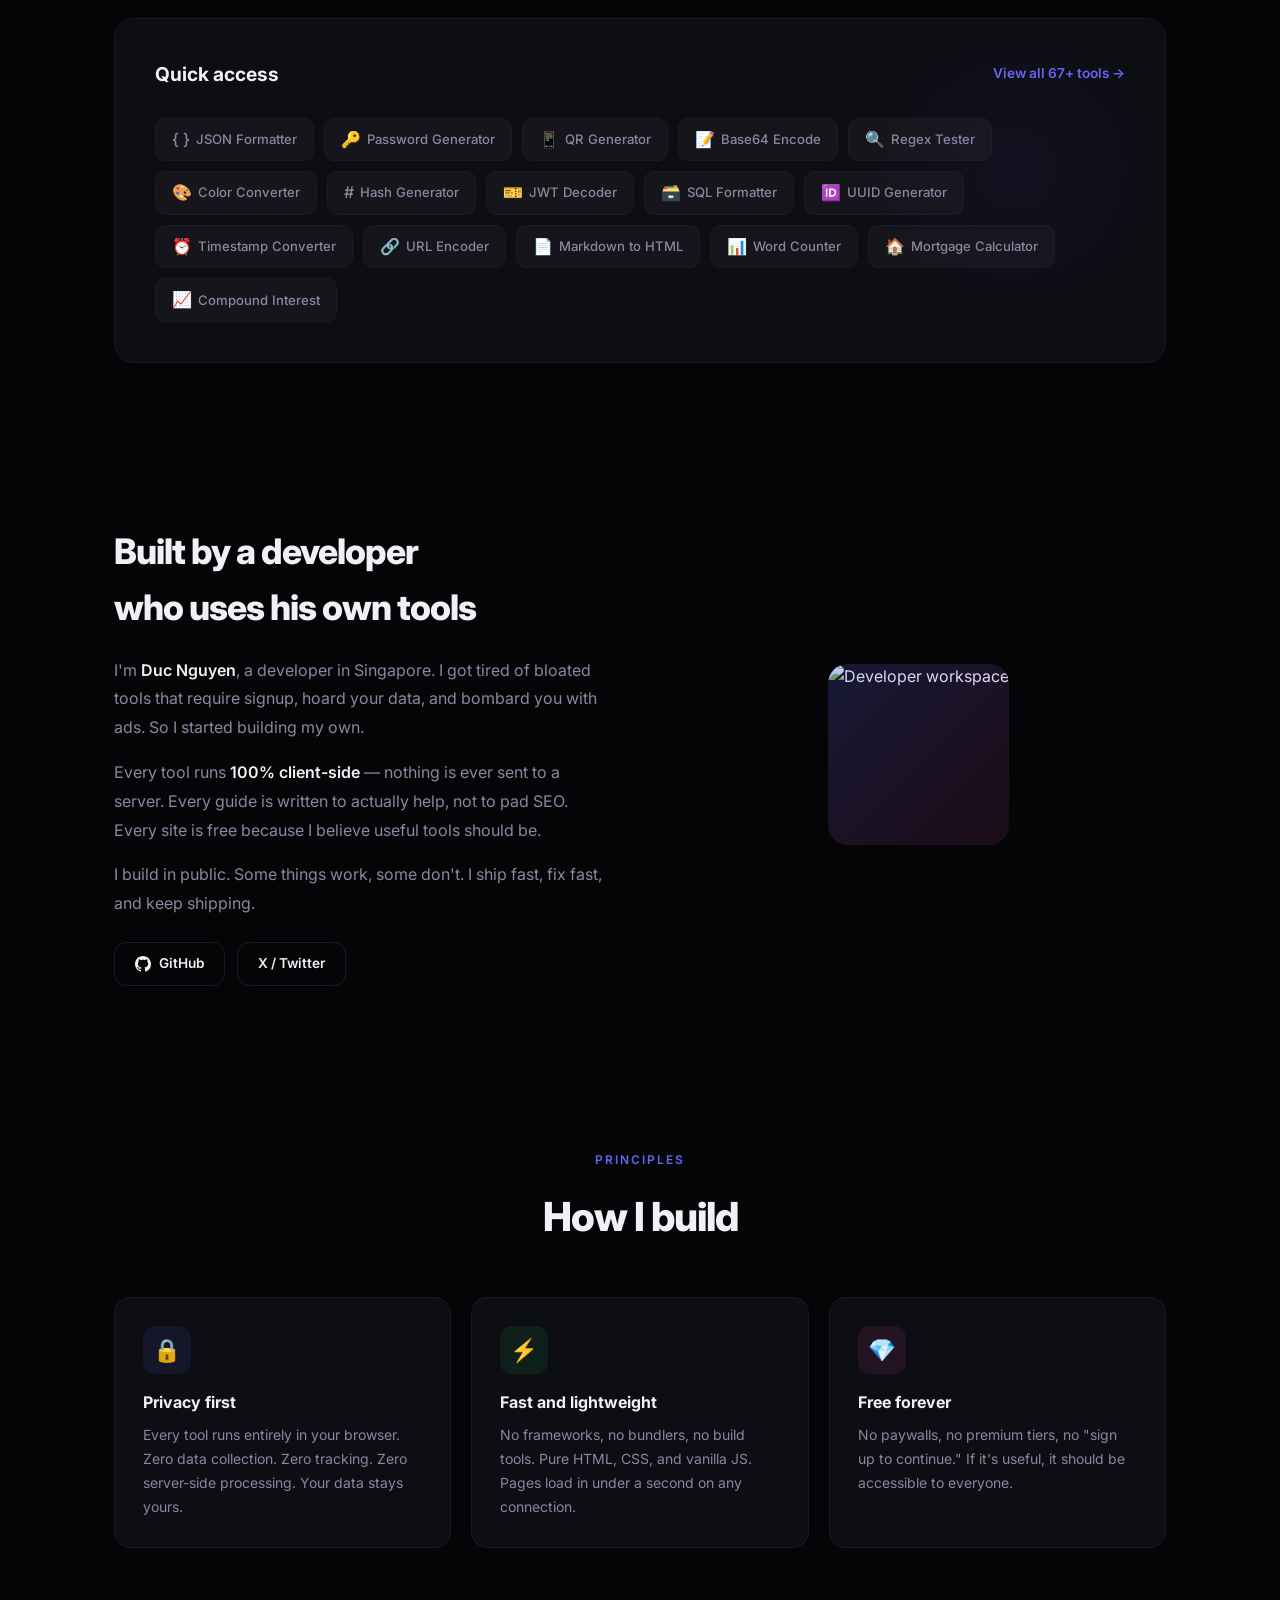
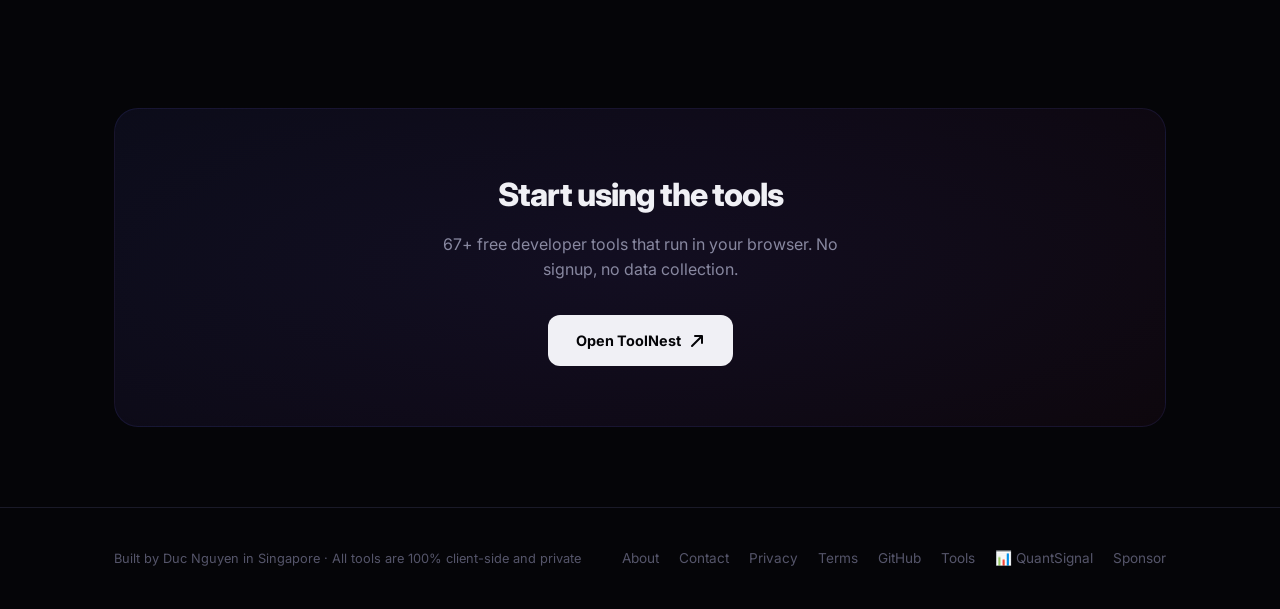
==== commit 1e77d949: "oss: card cutforge-studio, graphscout, cascade (3 uncarded real MCP/agent tools)" ====
--- a/index.html
+++ b/index.html
@@ -1189,6 +1189,30 @@
         <p>Will that LLM fit on your GPU? A zero-install, client-side fit calculator — quant-aware VRAM across 9 quants, KV-cache &amp; context sliders, max-context finder, best-quant picker, multi-GPU compare, and a full/LoRA/QLoRA fine-tune memory planner. Runs entirely in the browser.</p>
         <div class="oss-card-meta">⭐ MIT · Web · <a href="https://nguyenminhduc9988.github.io/gpuroom/" target="_blank" rel="noopener">live demo</a></div>
       </a>
+      <a class="oss-card reveal" href="https://github.com/nguyenminhduc9988/cutforge-studio" target="_blank" rel="noopener">
+        <div class="oss-card-head">
+          <span class="project-tag tag-oss">Dev Tools</span>
+        </div>
+        <h3>cutforge-studio</h3>
+        <p>Drive professional video composition, generation &amp; editing straight from your coding agent. 135+ effect operations, an editable <code>plan.json</code> IR, and both an MCP server and CLI — so Claude, Codex or Cursor can cut, layer, caption and render video without you leaving the prompt.</p>
+        <div class="oss-card-meta">⭐ MIT · MCP / CLI</div>
+      </a>
+      <a class="oss-card reveal" href="https://github.com/nguyenminhduc9988/graphscout" target="_blank" rel="noopener">
+        <div class="oss-card-head">
+          <span class="project-tag tag-oss">Dev Tools</span>
+        </div>
+        <h3>graphscout</h3>
+        <p>Cached, incremental code-graph maps so AI agents query code structure instead of reading whole files. CLI + MCP, wires into Claude Code, Codex, Gemini CLI &amp; Cursor, with an auto-sync watch mode that keeps the graph warm as you edit.</p>
+        <div class="oss-card-meta">⭐ MIT · MCP / CLI</div>
+      </a>
+      <a class="oss-card reveal" href="https://github.com/nguyenminhduc9988/cascade" target="_blank" rel="noopener">
+        <div class="oss-card-head">
+          <span class="project-tag tag-oss">AI / Agents</span>
+        </div>
+        <h3>cascade</h3>
+        <p>Agent task orchestration with strategic coherence — goals &amp; milestones on top, a pull-based agent queue below, MCP tools, and a real-time SSE dashboard. Agents claim work when ready instead of being micro-managed step by step.</p>
+        <div class="oss-card-meta">⭐ MIT · Python</div>
+      </a>
       <a class="oss-card reveal" href="https://github.com/nguyenminhduc9988/cronscope" target="_blank" rel="noopener">
         <div class="oss-card-head">
           <span class="project-tag tag-oss">Dev Tools</span>
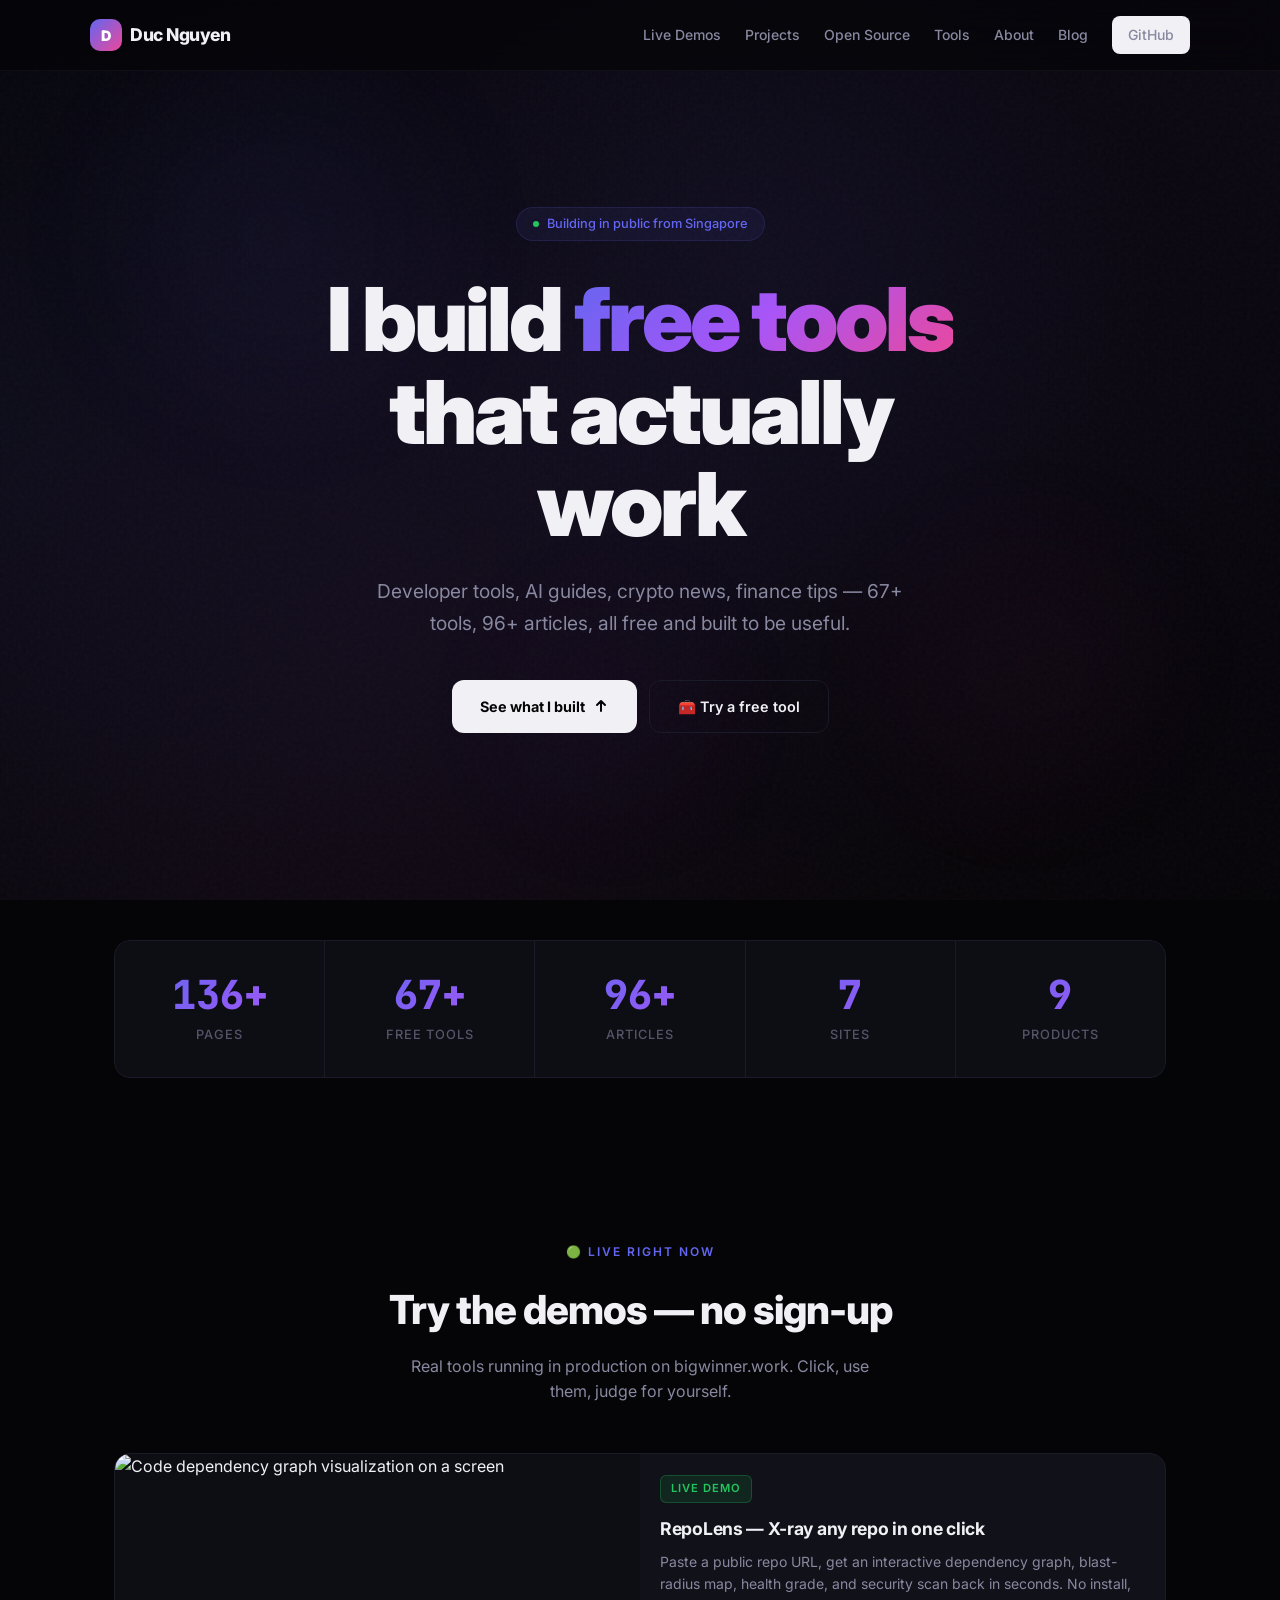
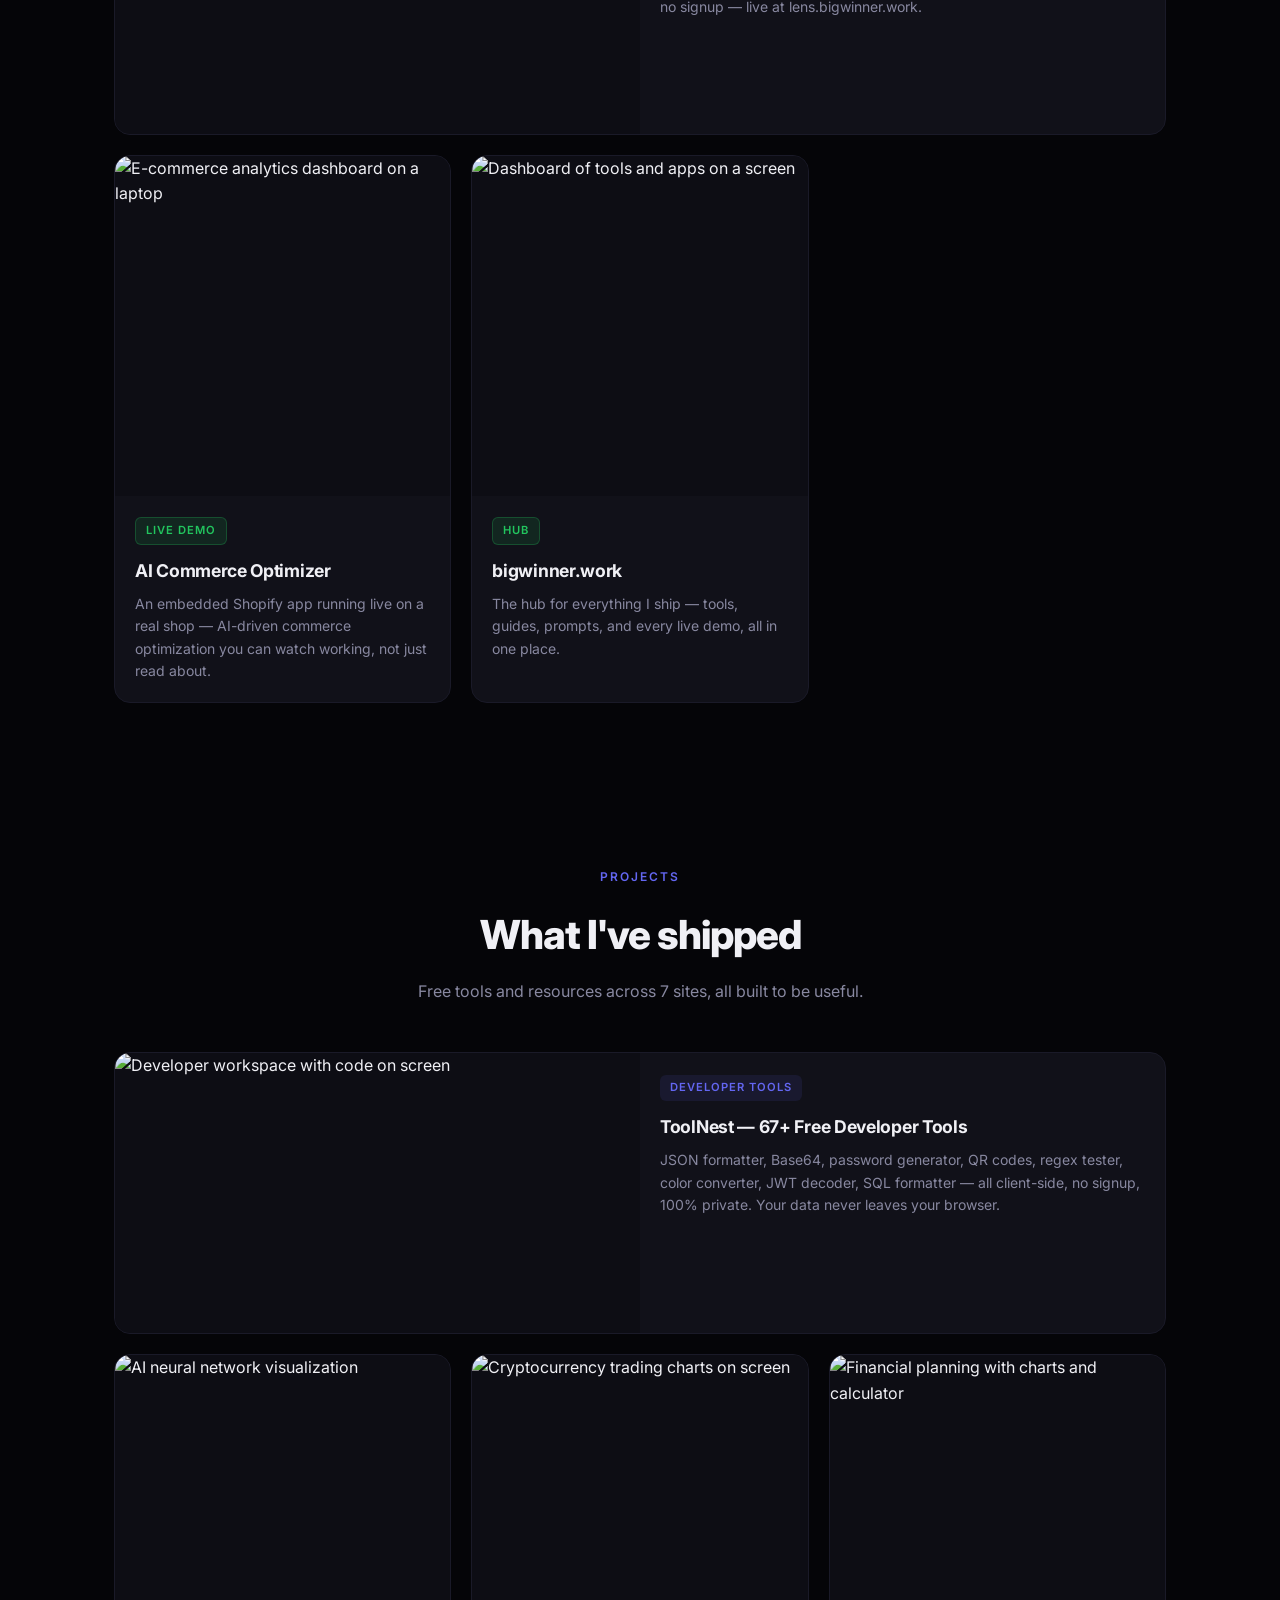
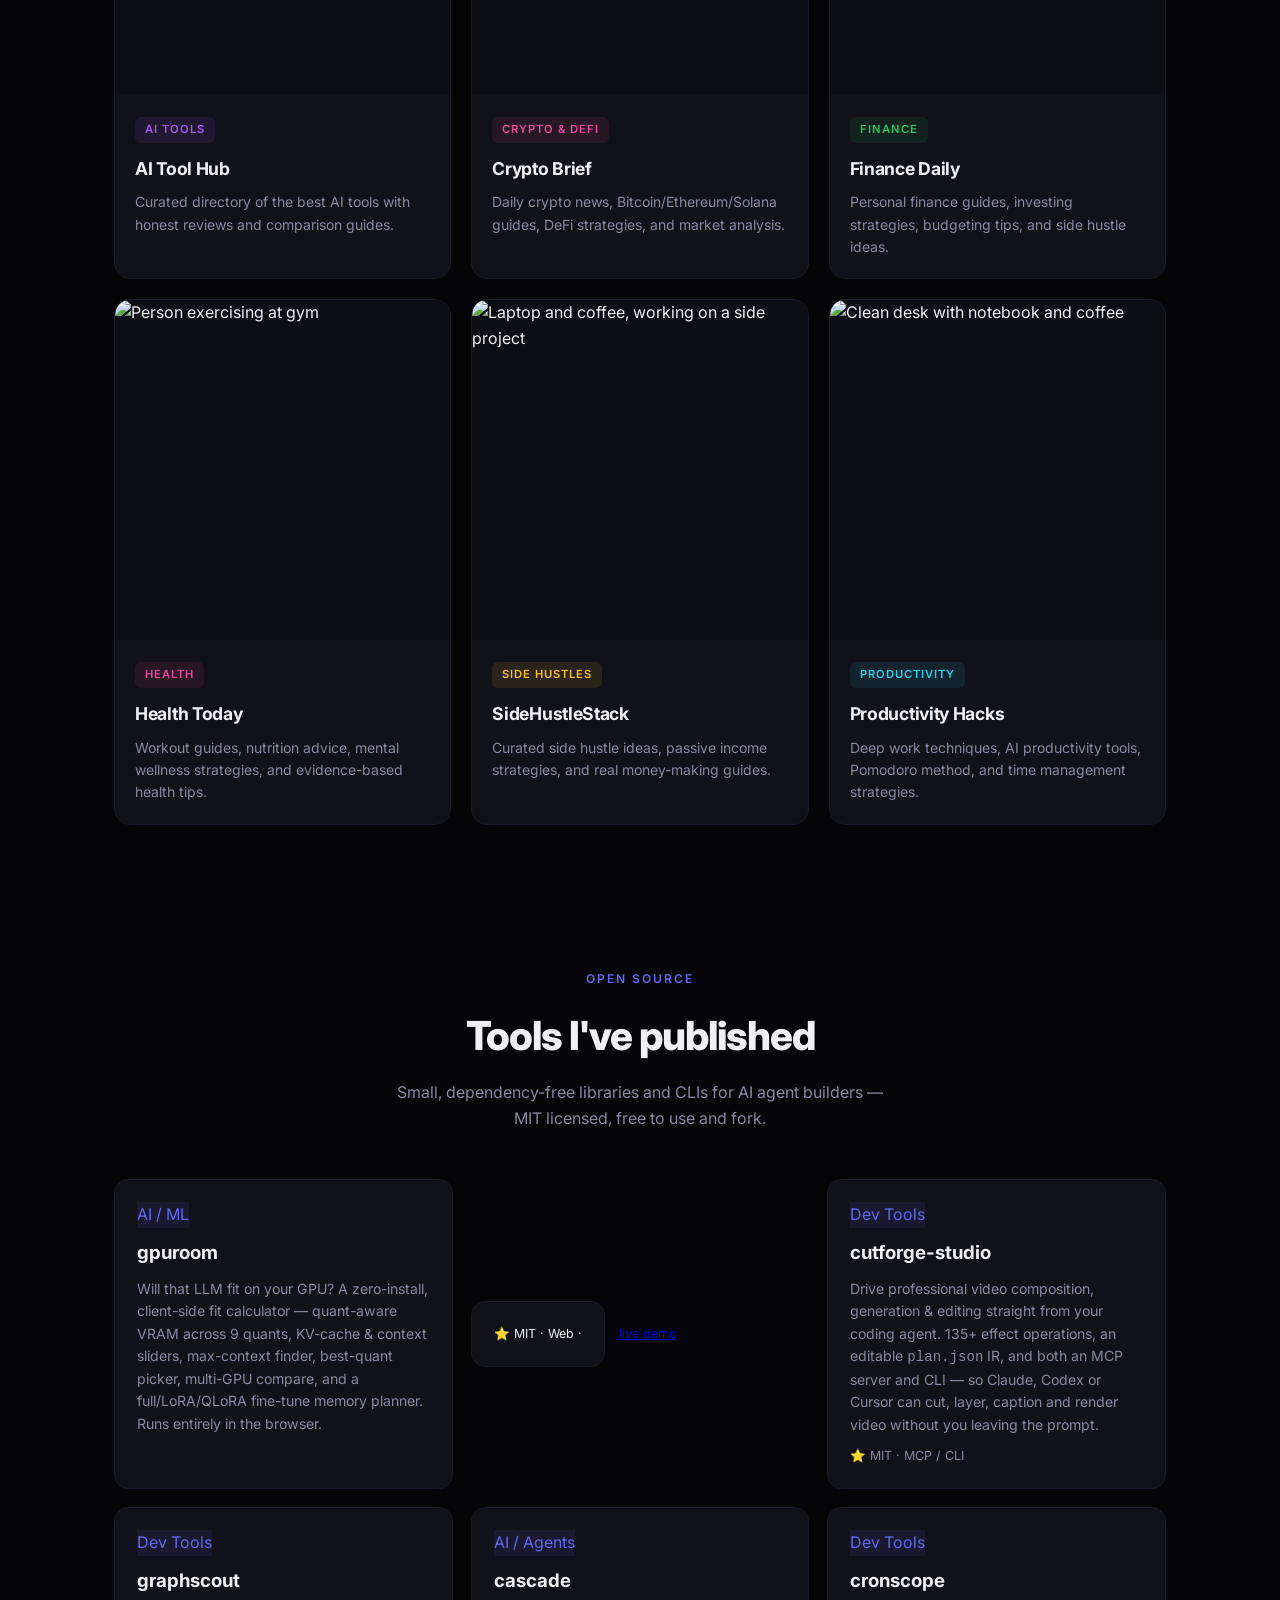
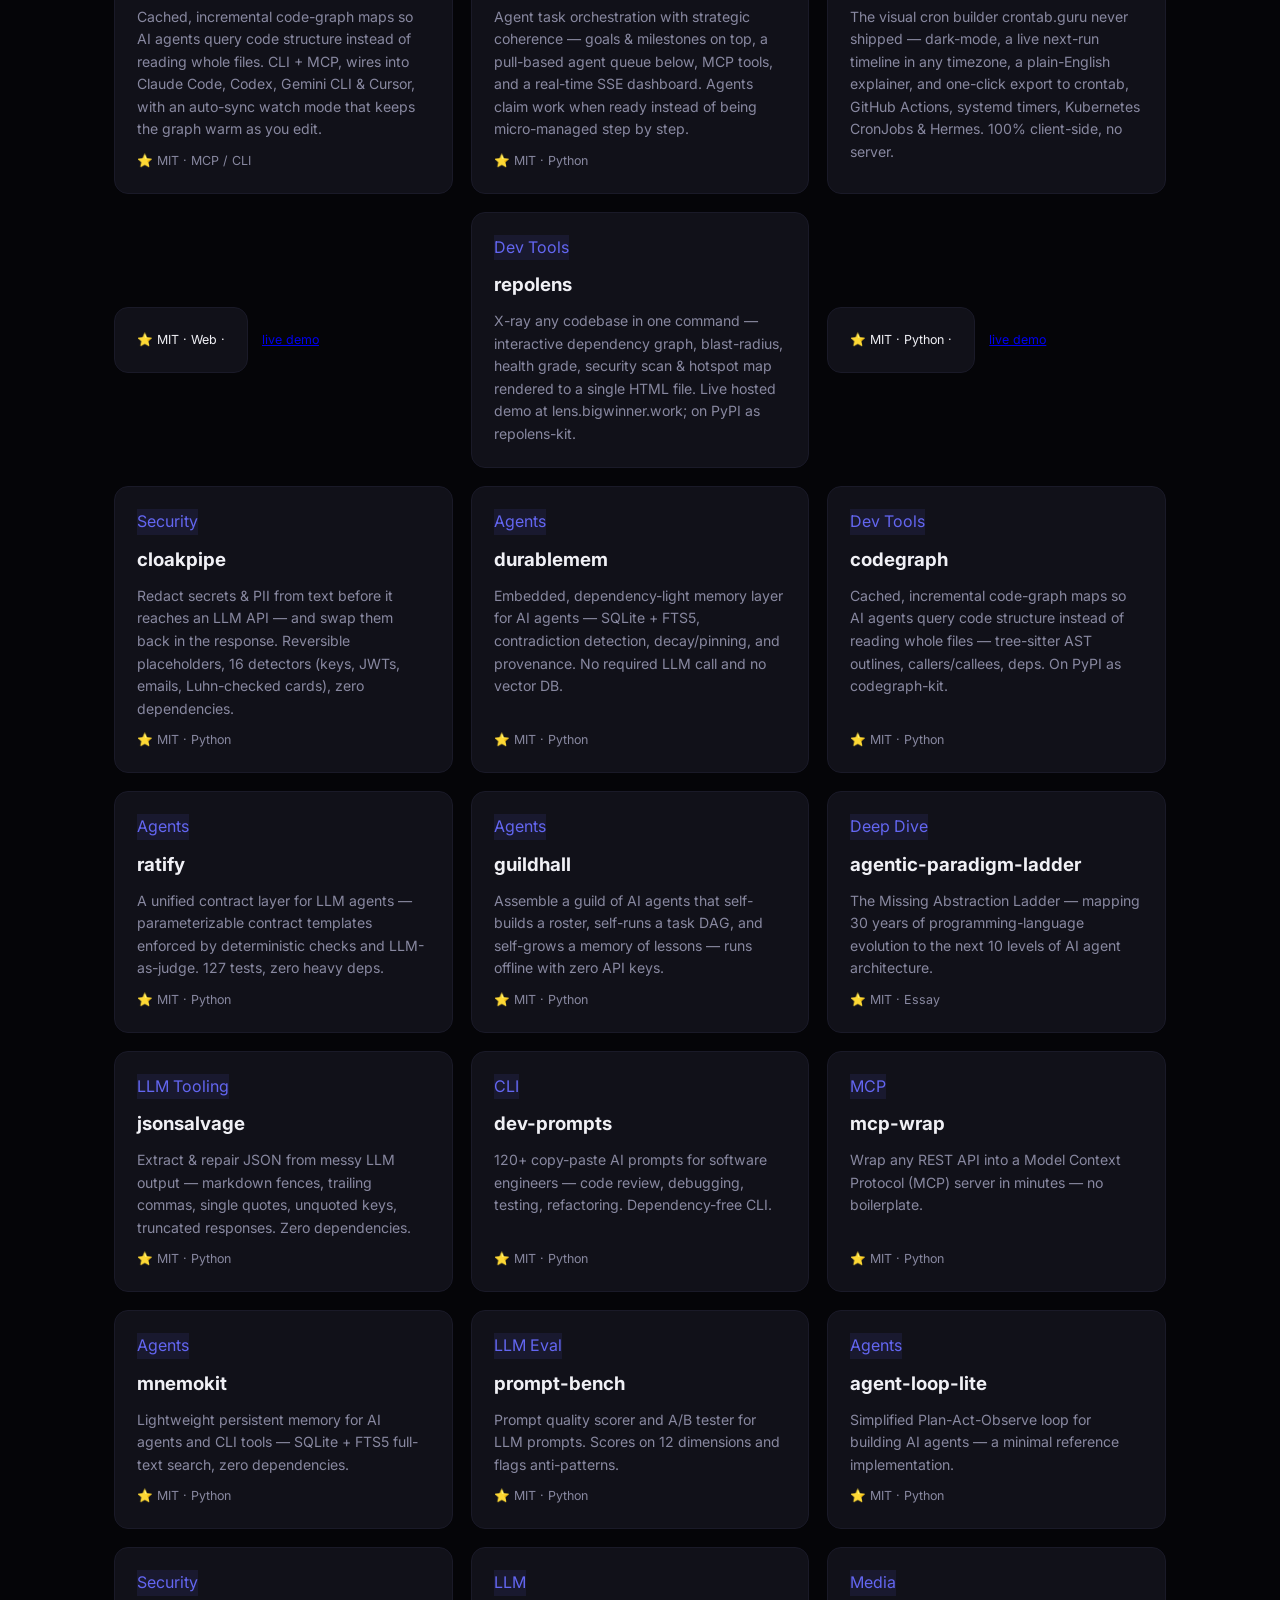
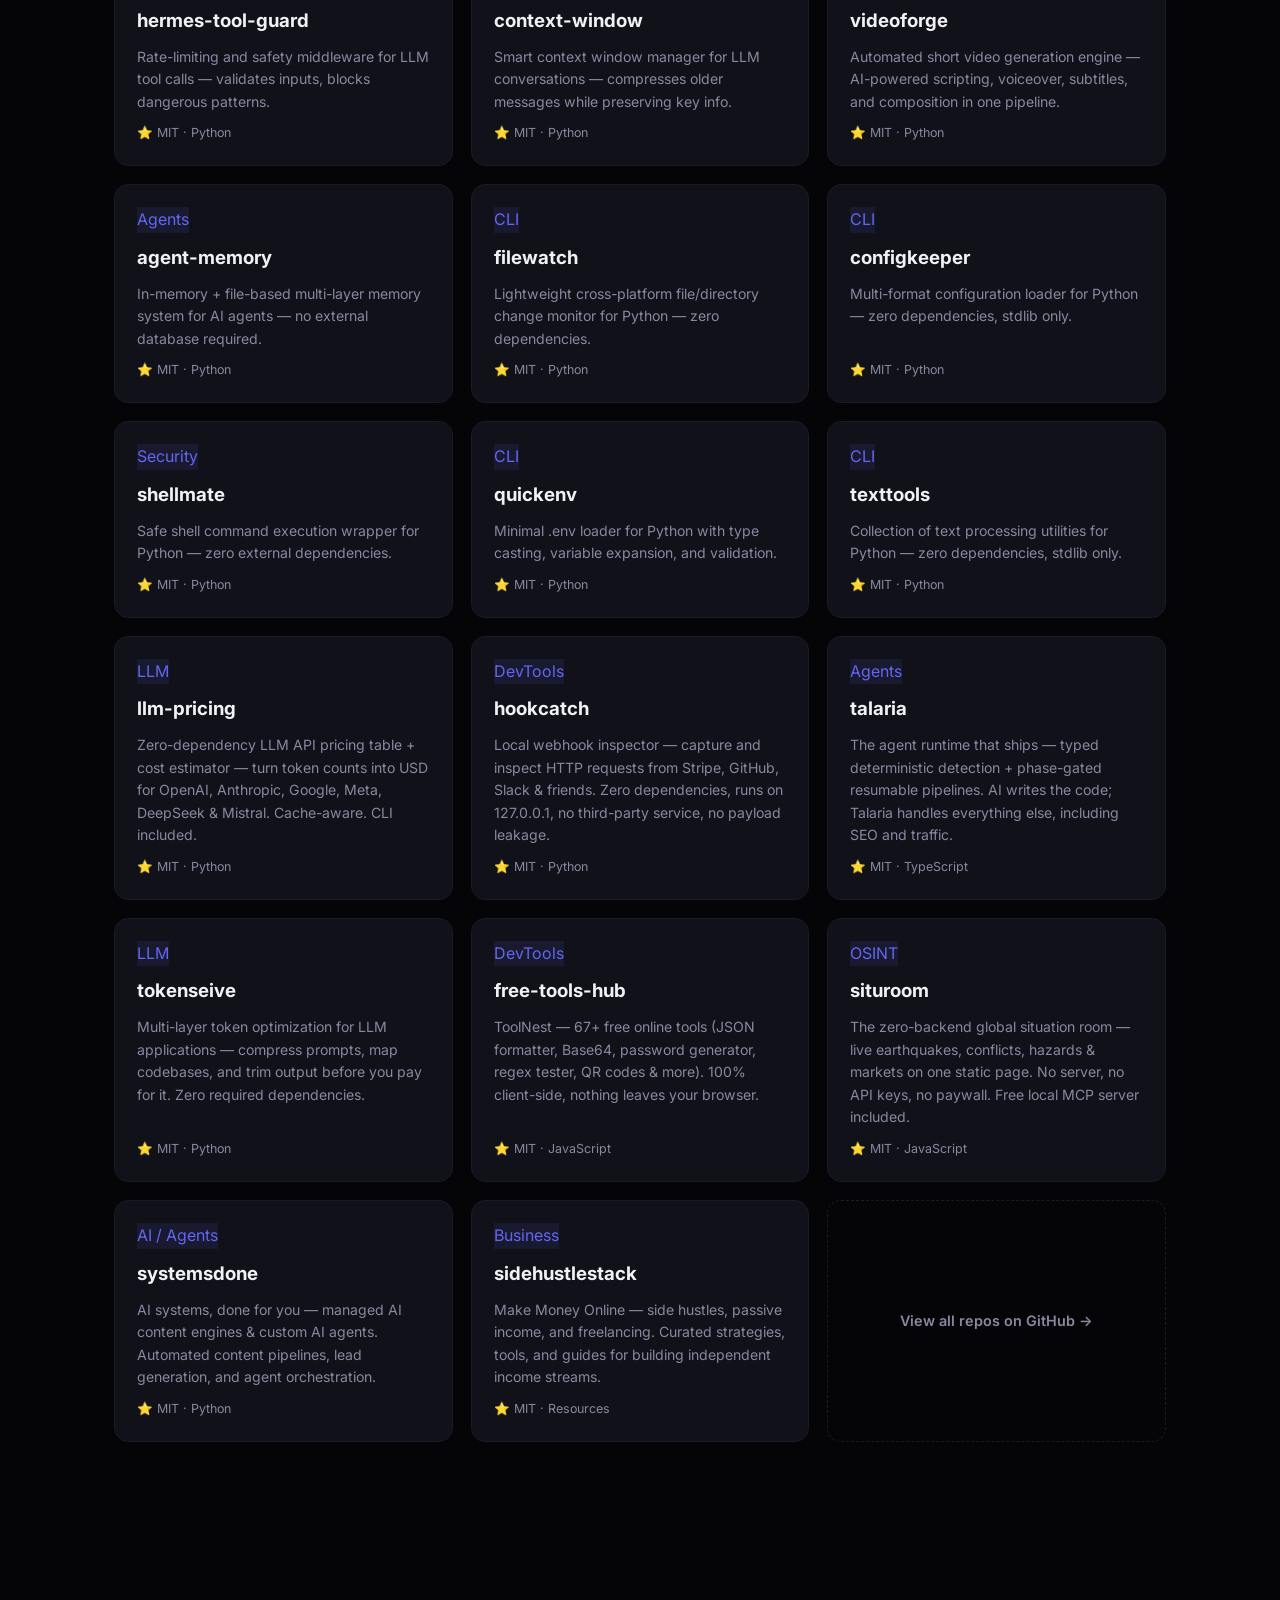
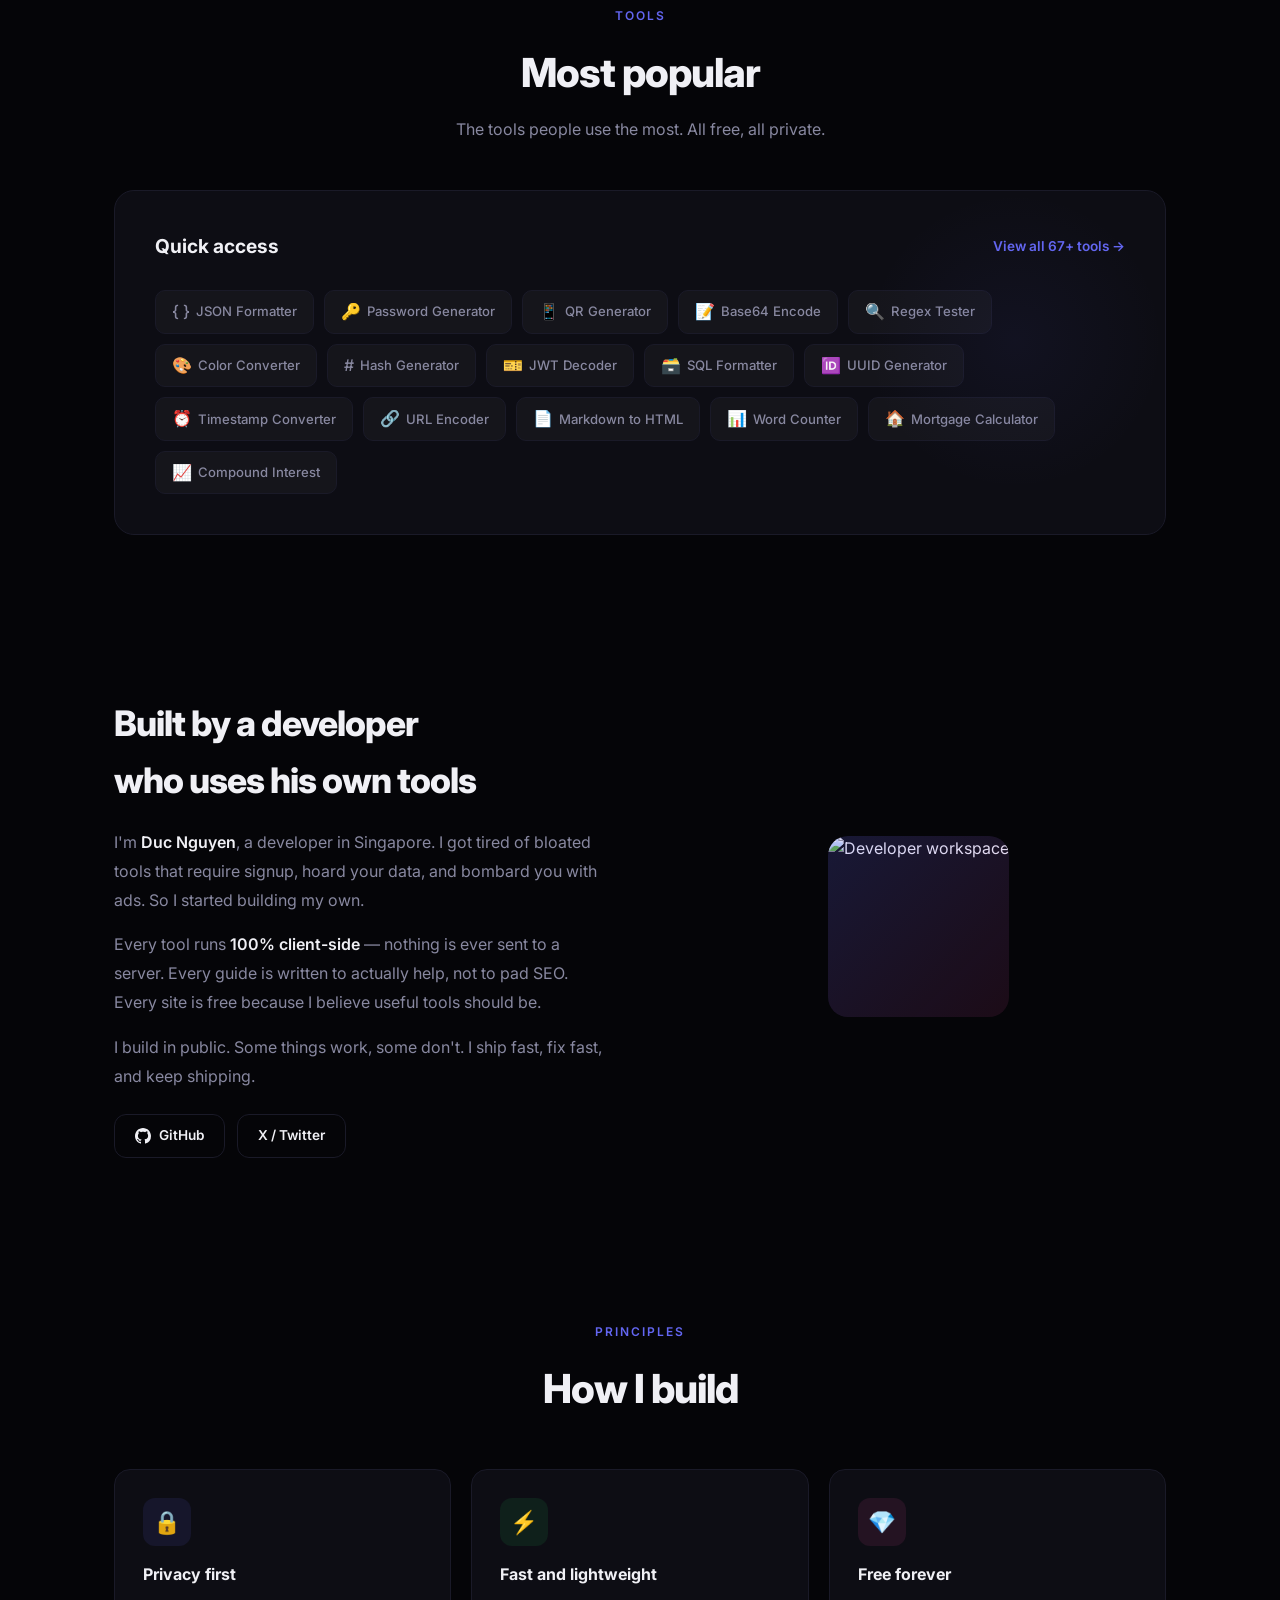
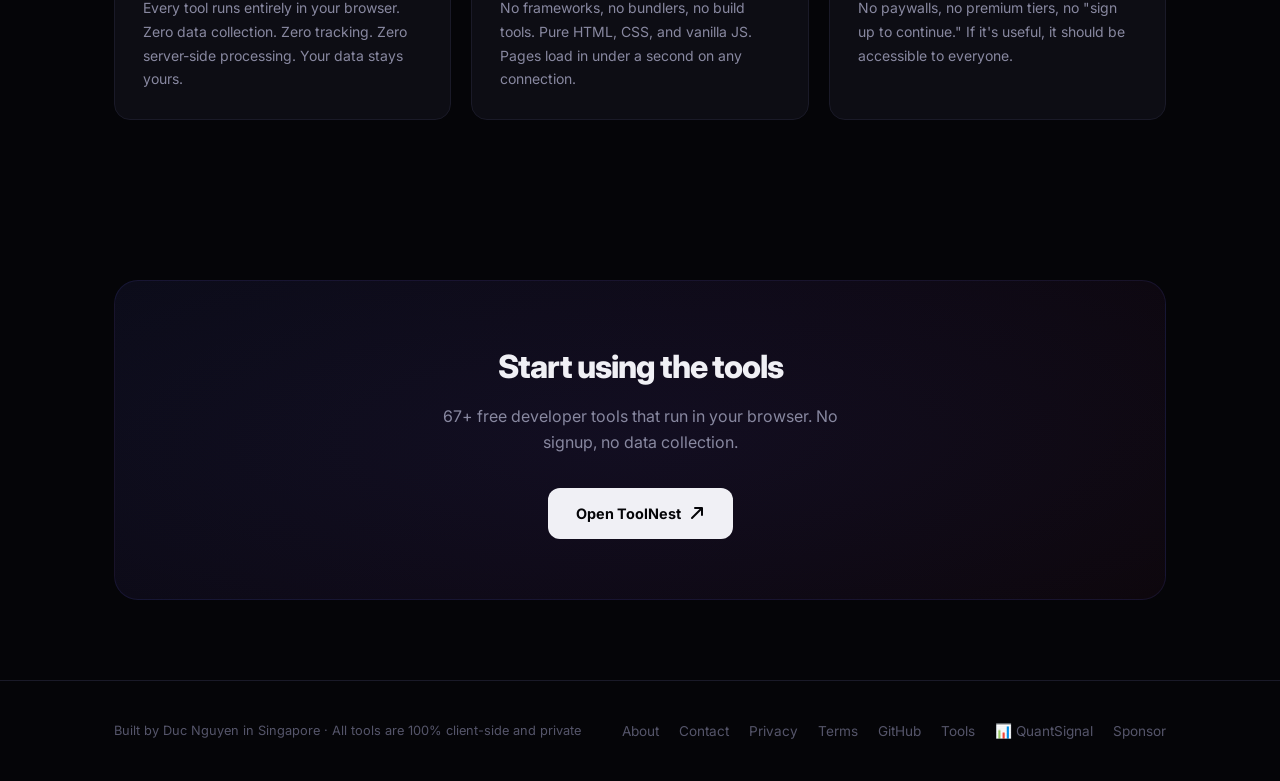
==== commit 2839b1f9: "chore: add systemsdone and sidehustlestack cards to portfolio #opensource" ====
--- a/index.html
+++ b/index.html
@@ -1445,6 +1445,22 @@
         <p>The zero-backend global situation room — live earthquakes, conflicts, hazards &amp; markets on one static page. No server, no API keys, no paywall. Free local MCP server included.</p>
         <div class="oss-card-meta">⭐ MIT · JavaScript</div>
       </a>
+      <a class="oss-card reveal" href="https://github.com/nguyenminhduc9988/systemsdone" target="_blank" rel="noopener">
+        <div class="oss-card-head">
+          <span class="project-tag tag-oss">AI / Agents</span>
+        </div>
+        <h3>systemsdone</h3>
+        <p>AI systems, done for you — managed AI content engines &amp; custom AI agents. Automated content pipelines, lead generation, and agent orchestration.</p>
+        <div class="oss-card-meta">⭐ MIT · Python</div>
+      </a>
+      <a class="oss-card reveal" href="https://github.com/nguyenminhduc9988/sidehustlestack" target="_blank" rel="noopener">
+        <div class="oss-card-head">
+          <span class="project-tag tag-oss">Business</span>
+        </div>
+        <h3>sidehustlestack</h3>
+        <p>Make Money Online — side hustles, passive income, and freelancing. Curated strategies, tools, and guides for building independent income streams.</p>
+        <div class="oss-card-meta">⭐ MIT · Resources</div>
+      </a>
       <a class="oss-more reveal" href="https://github.com/nguyenminhduc9988?tab=repositories" target="_blank" rel="noopener">
         View all repos on GitHub →
       </a>
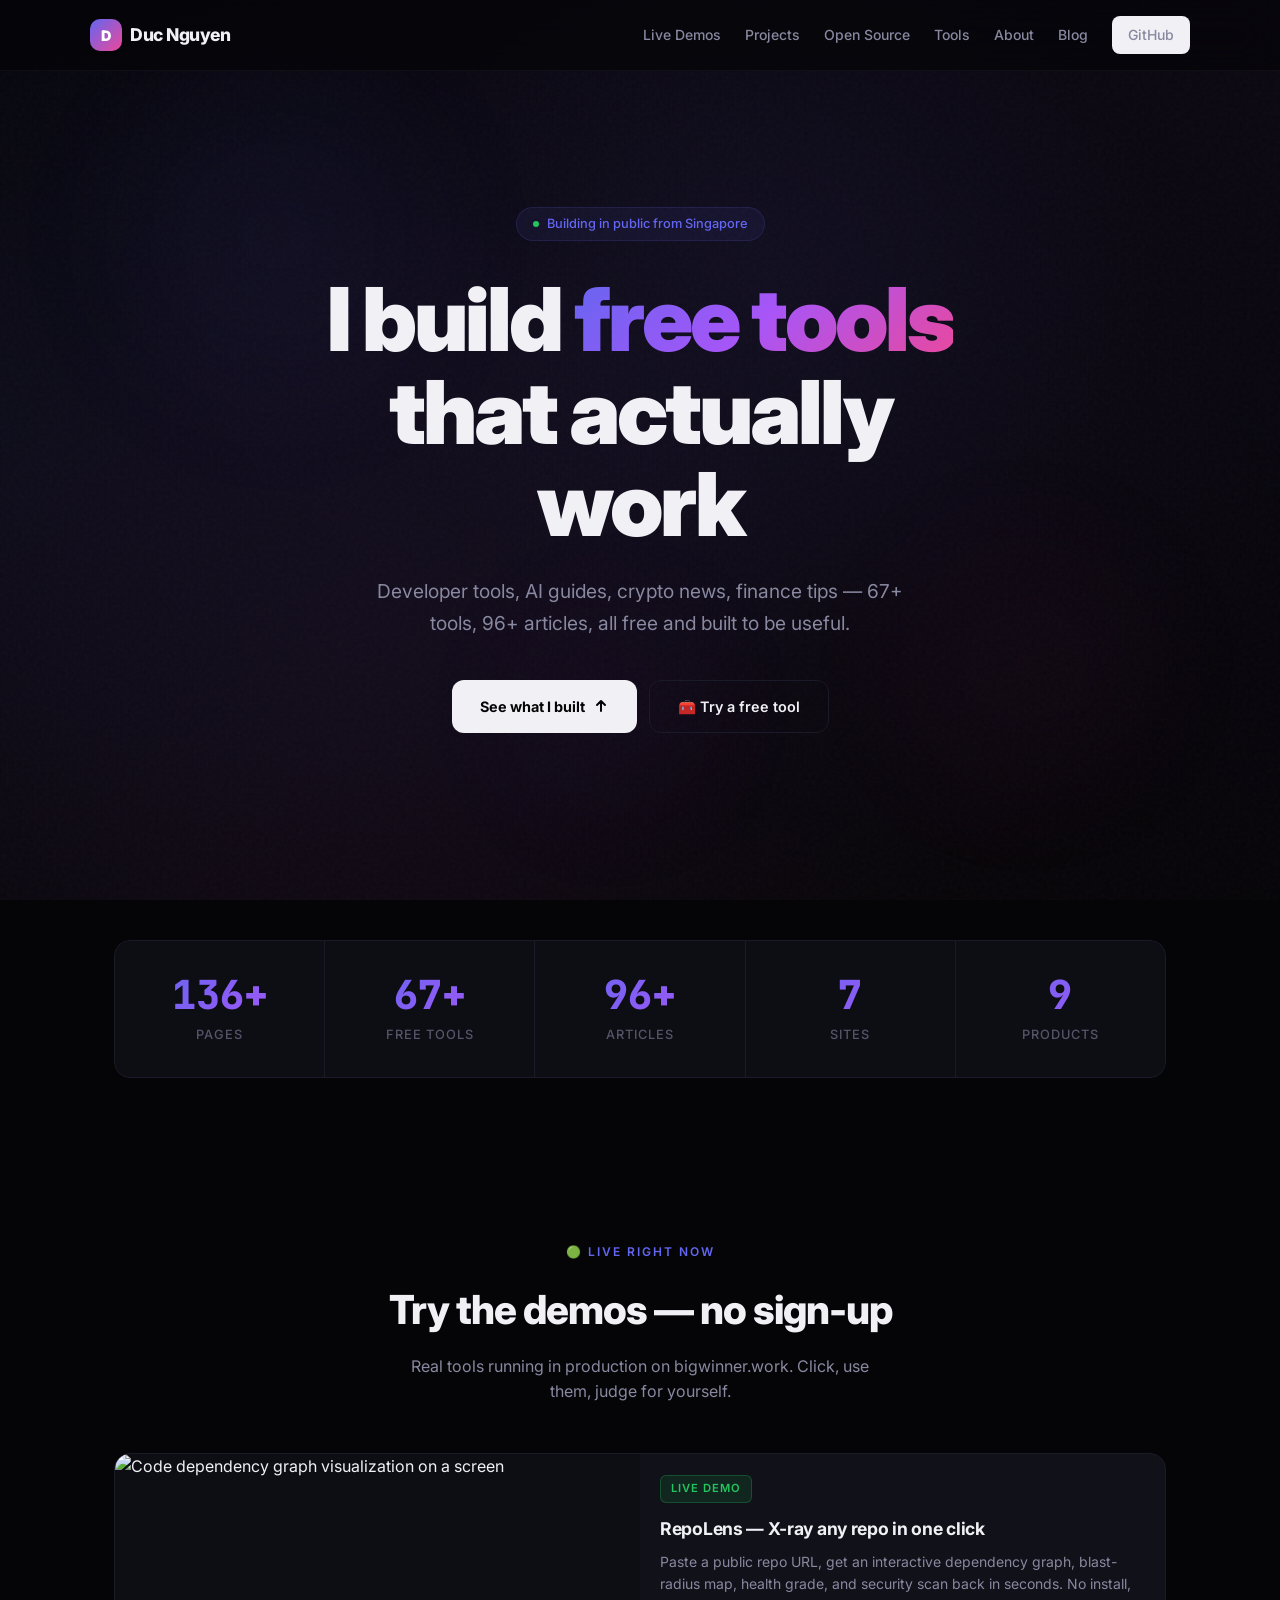
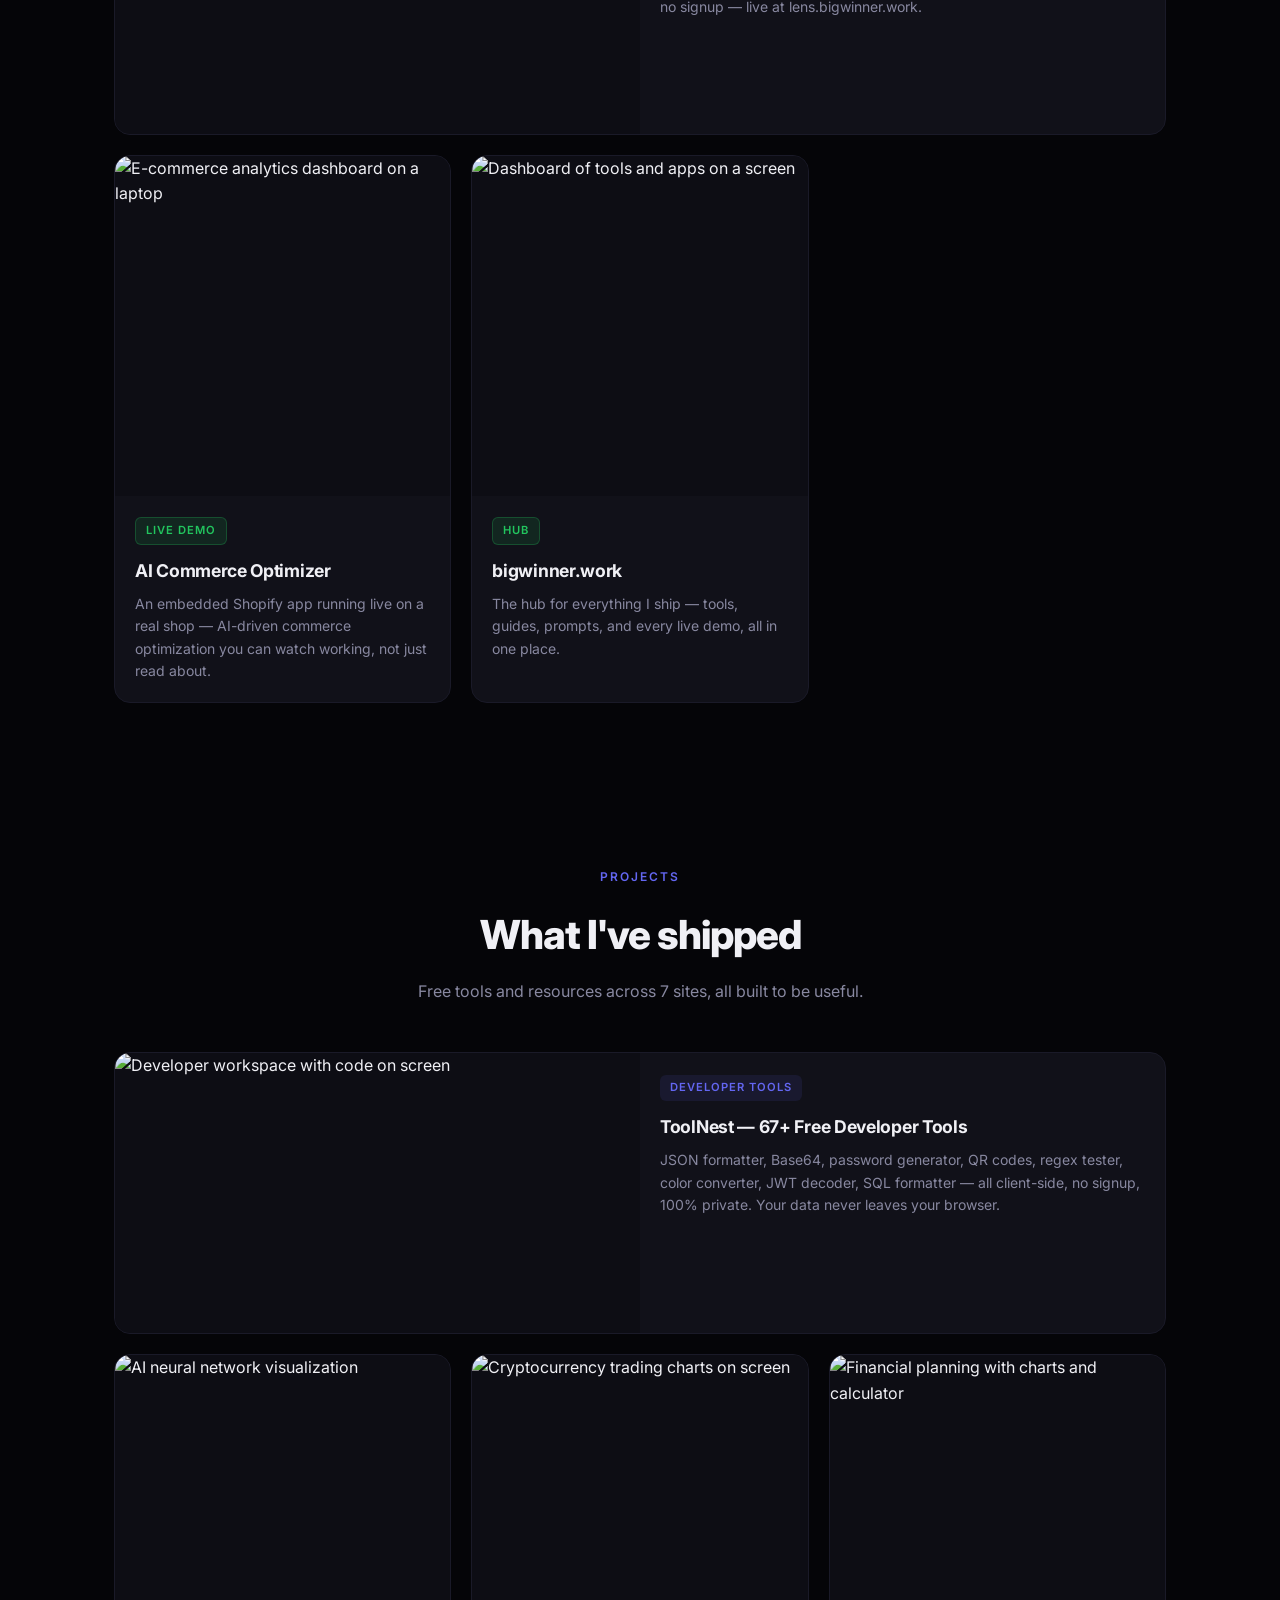
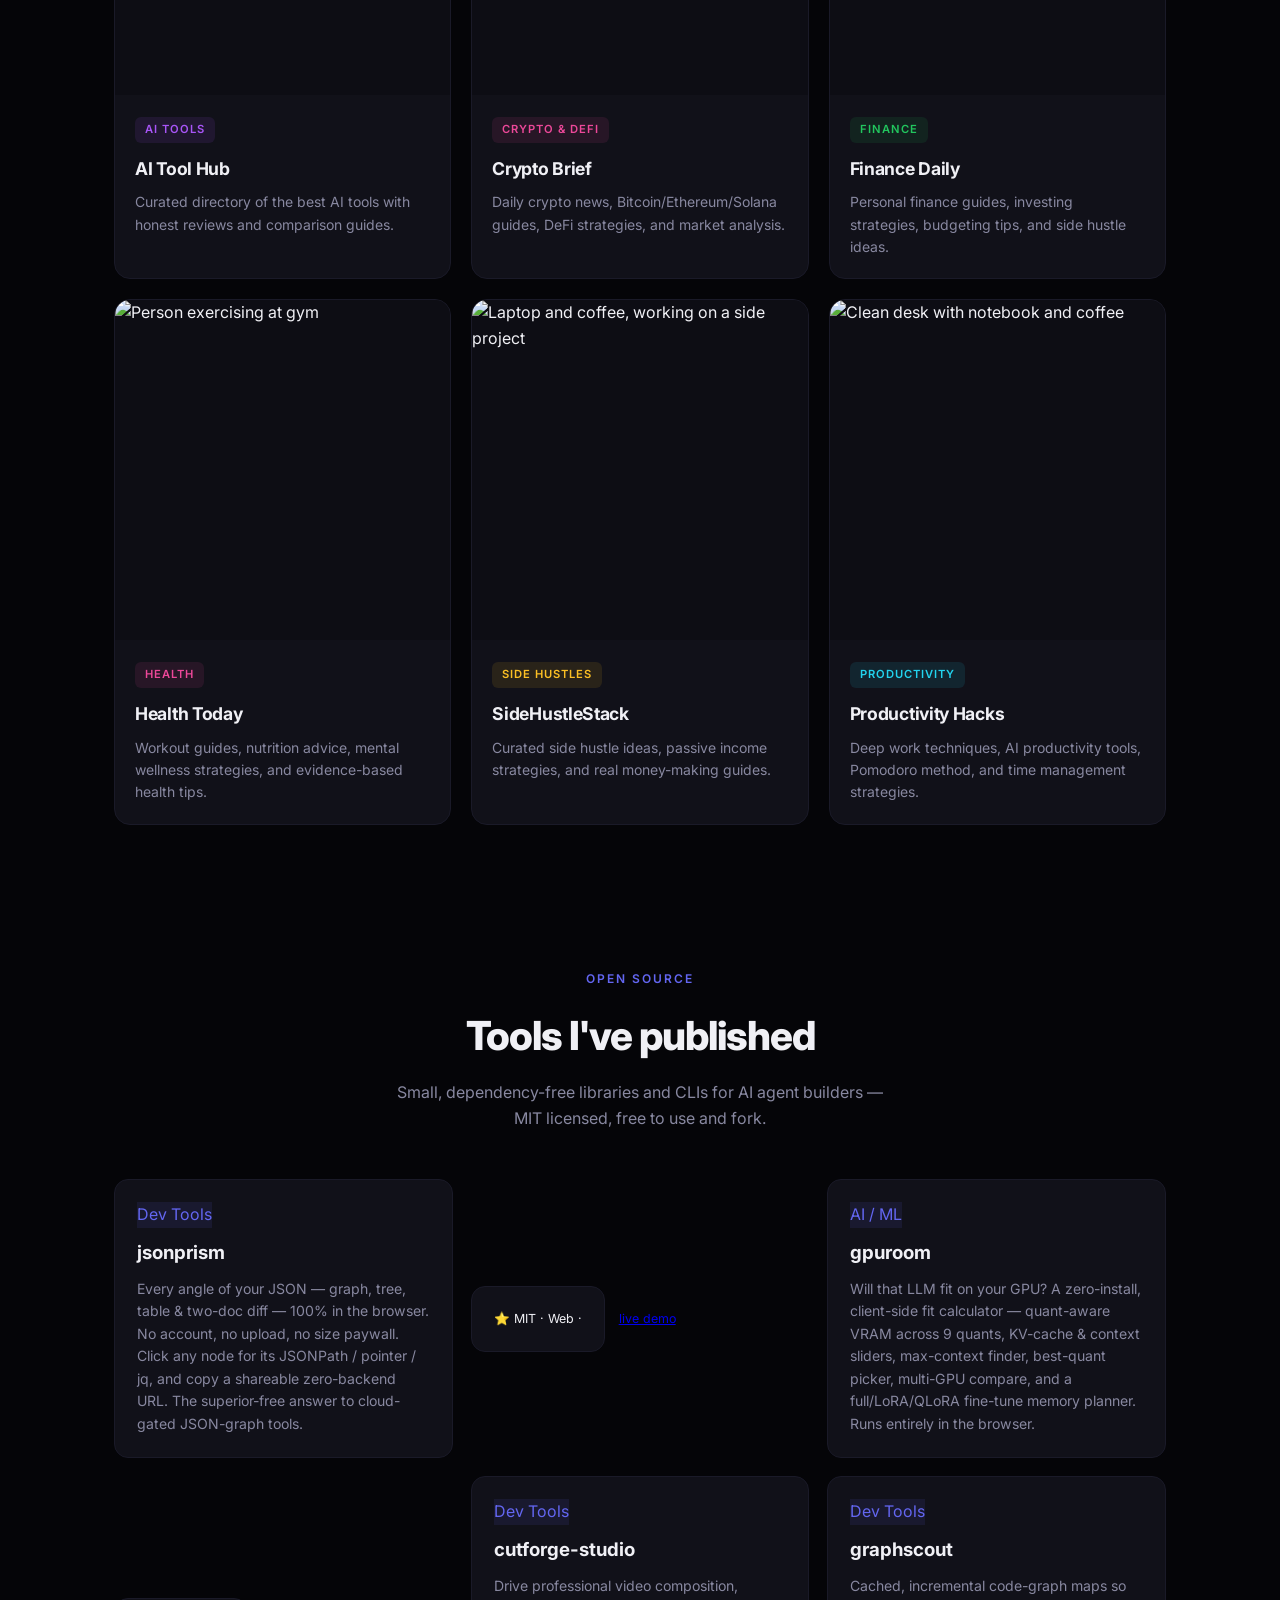
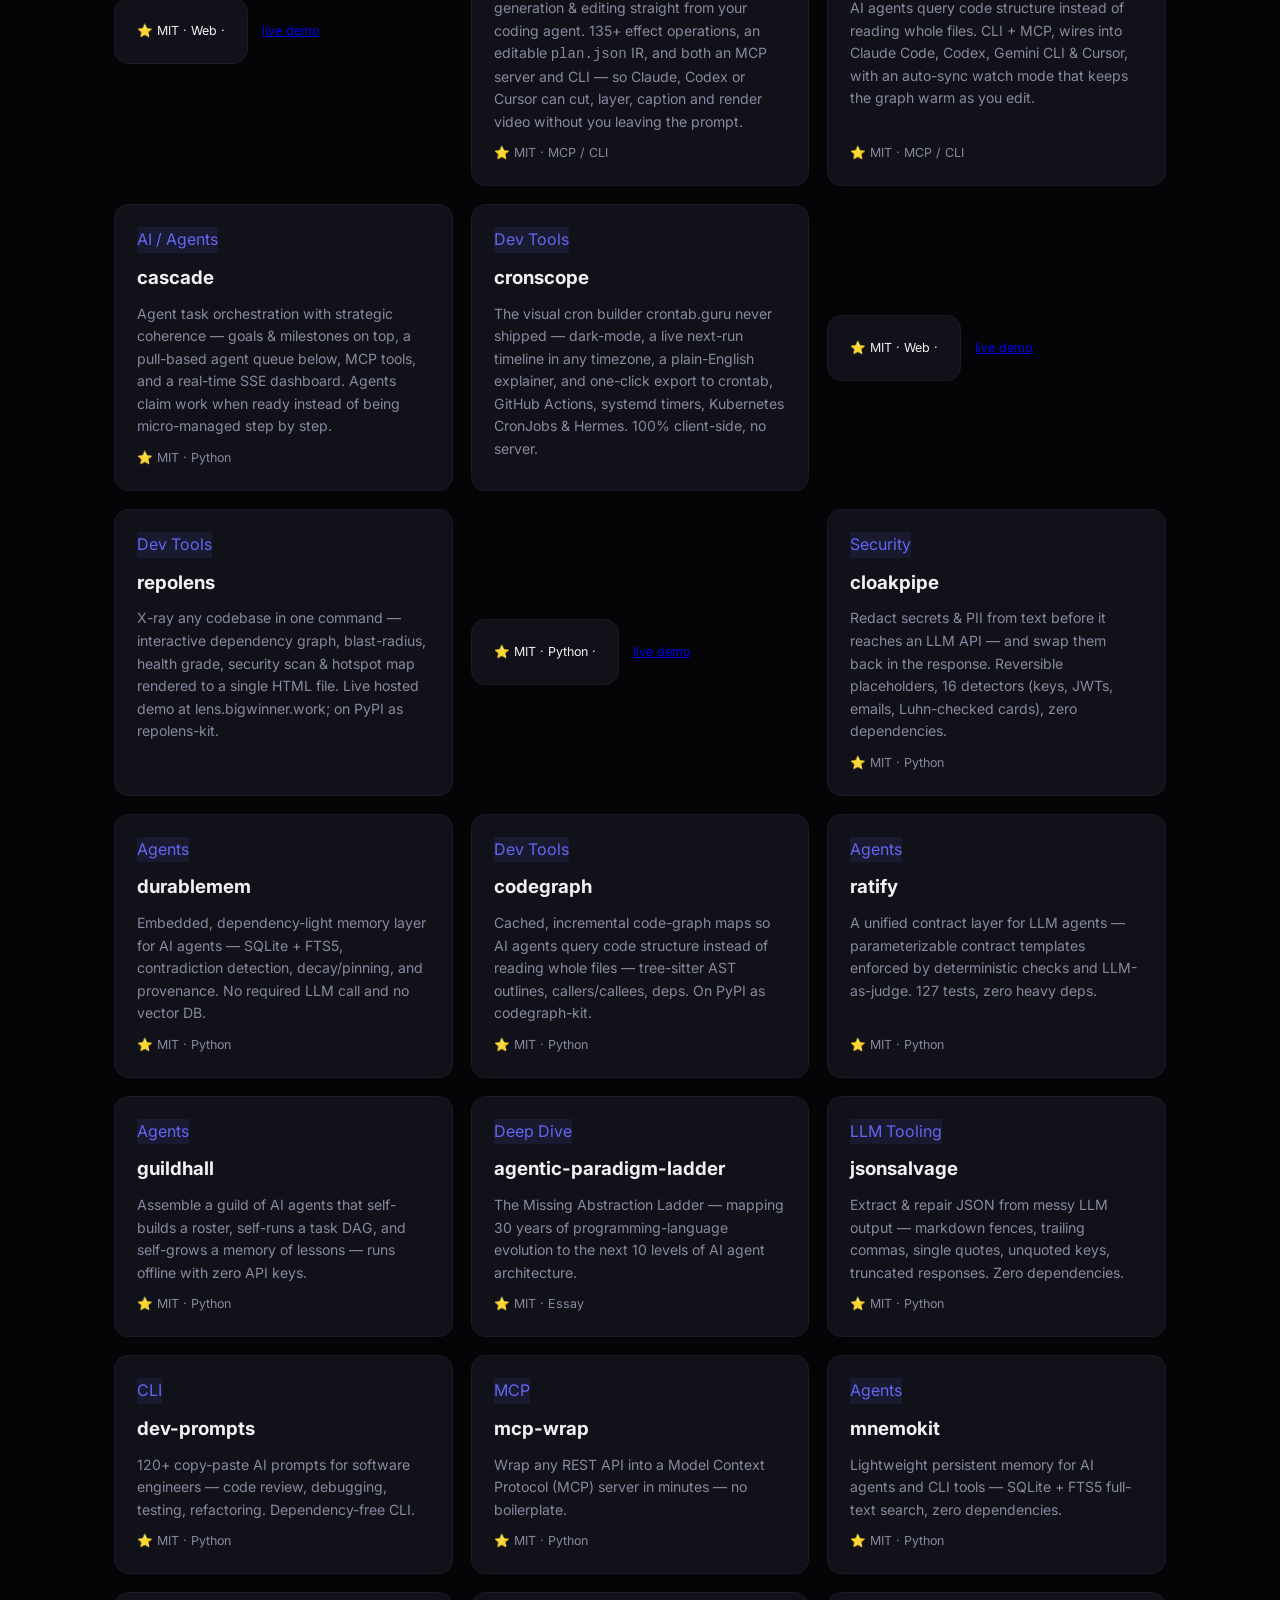
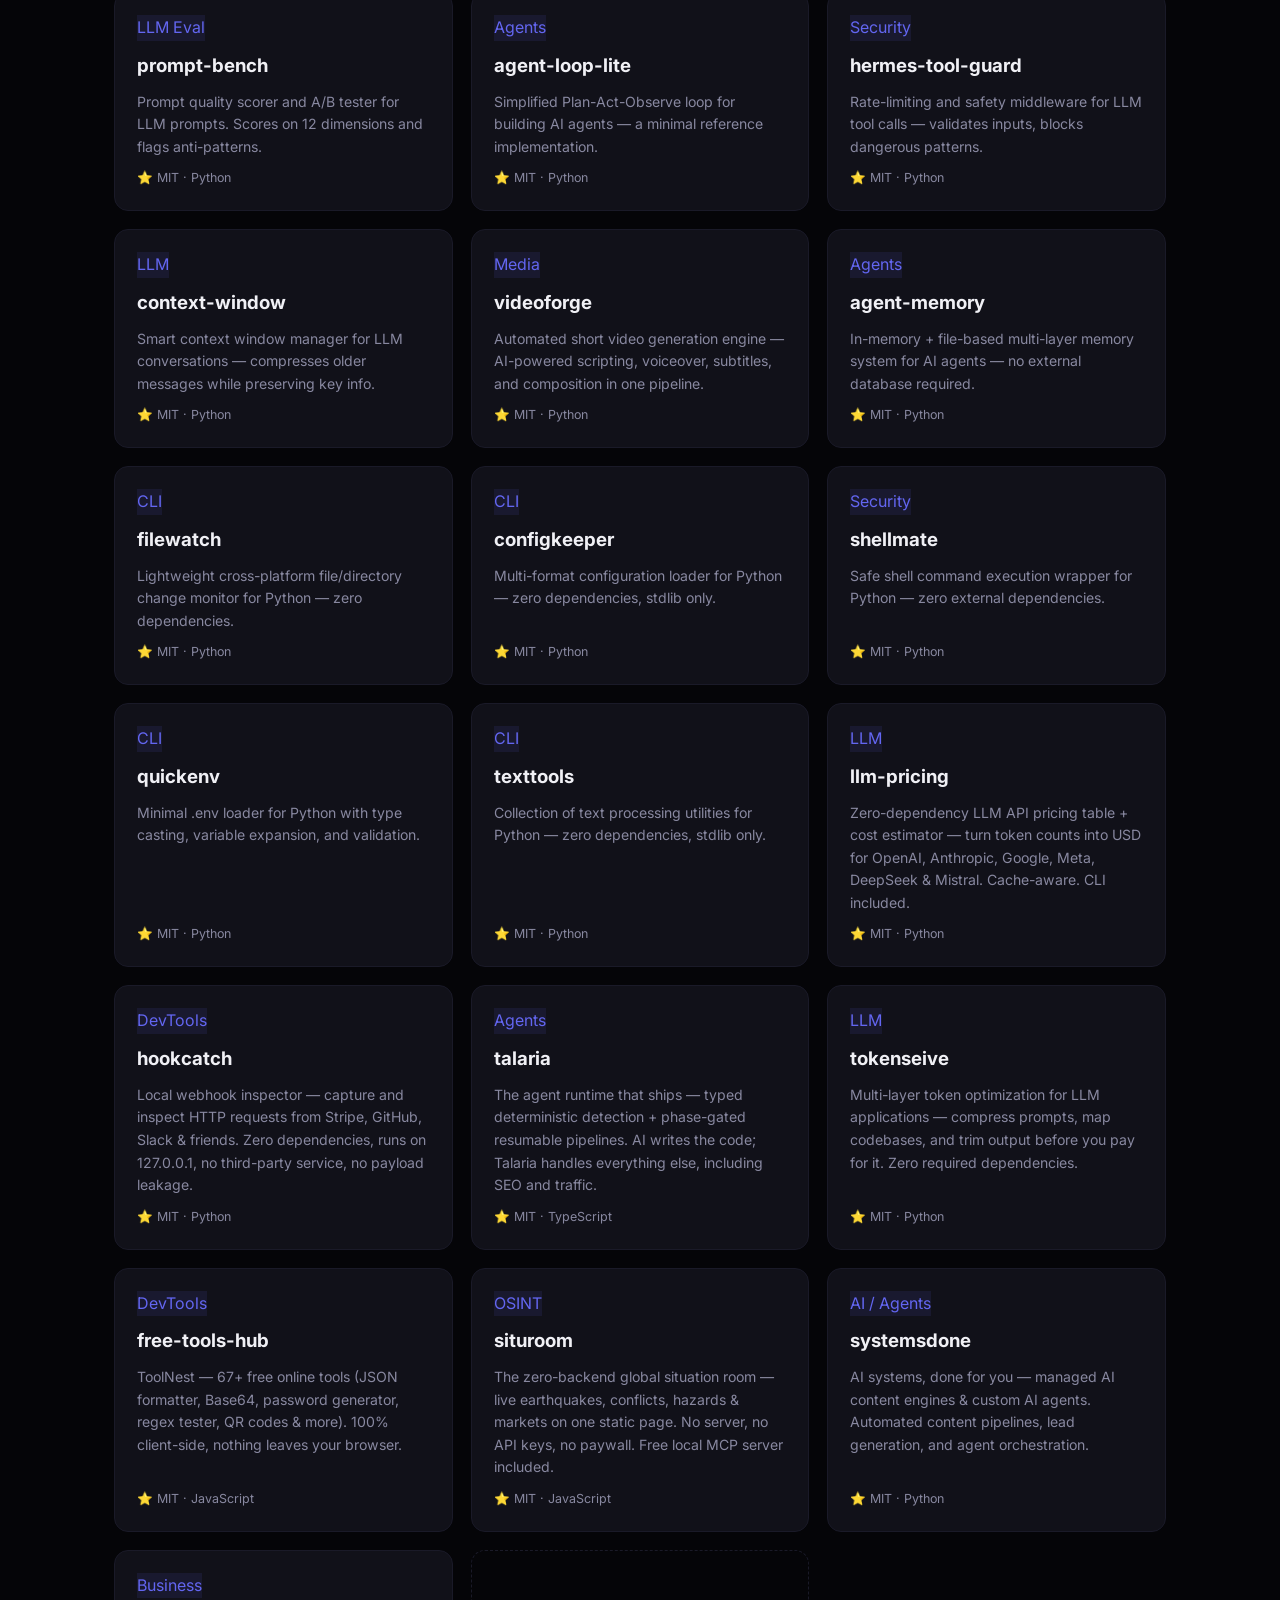
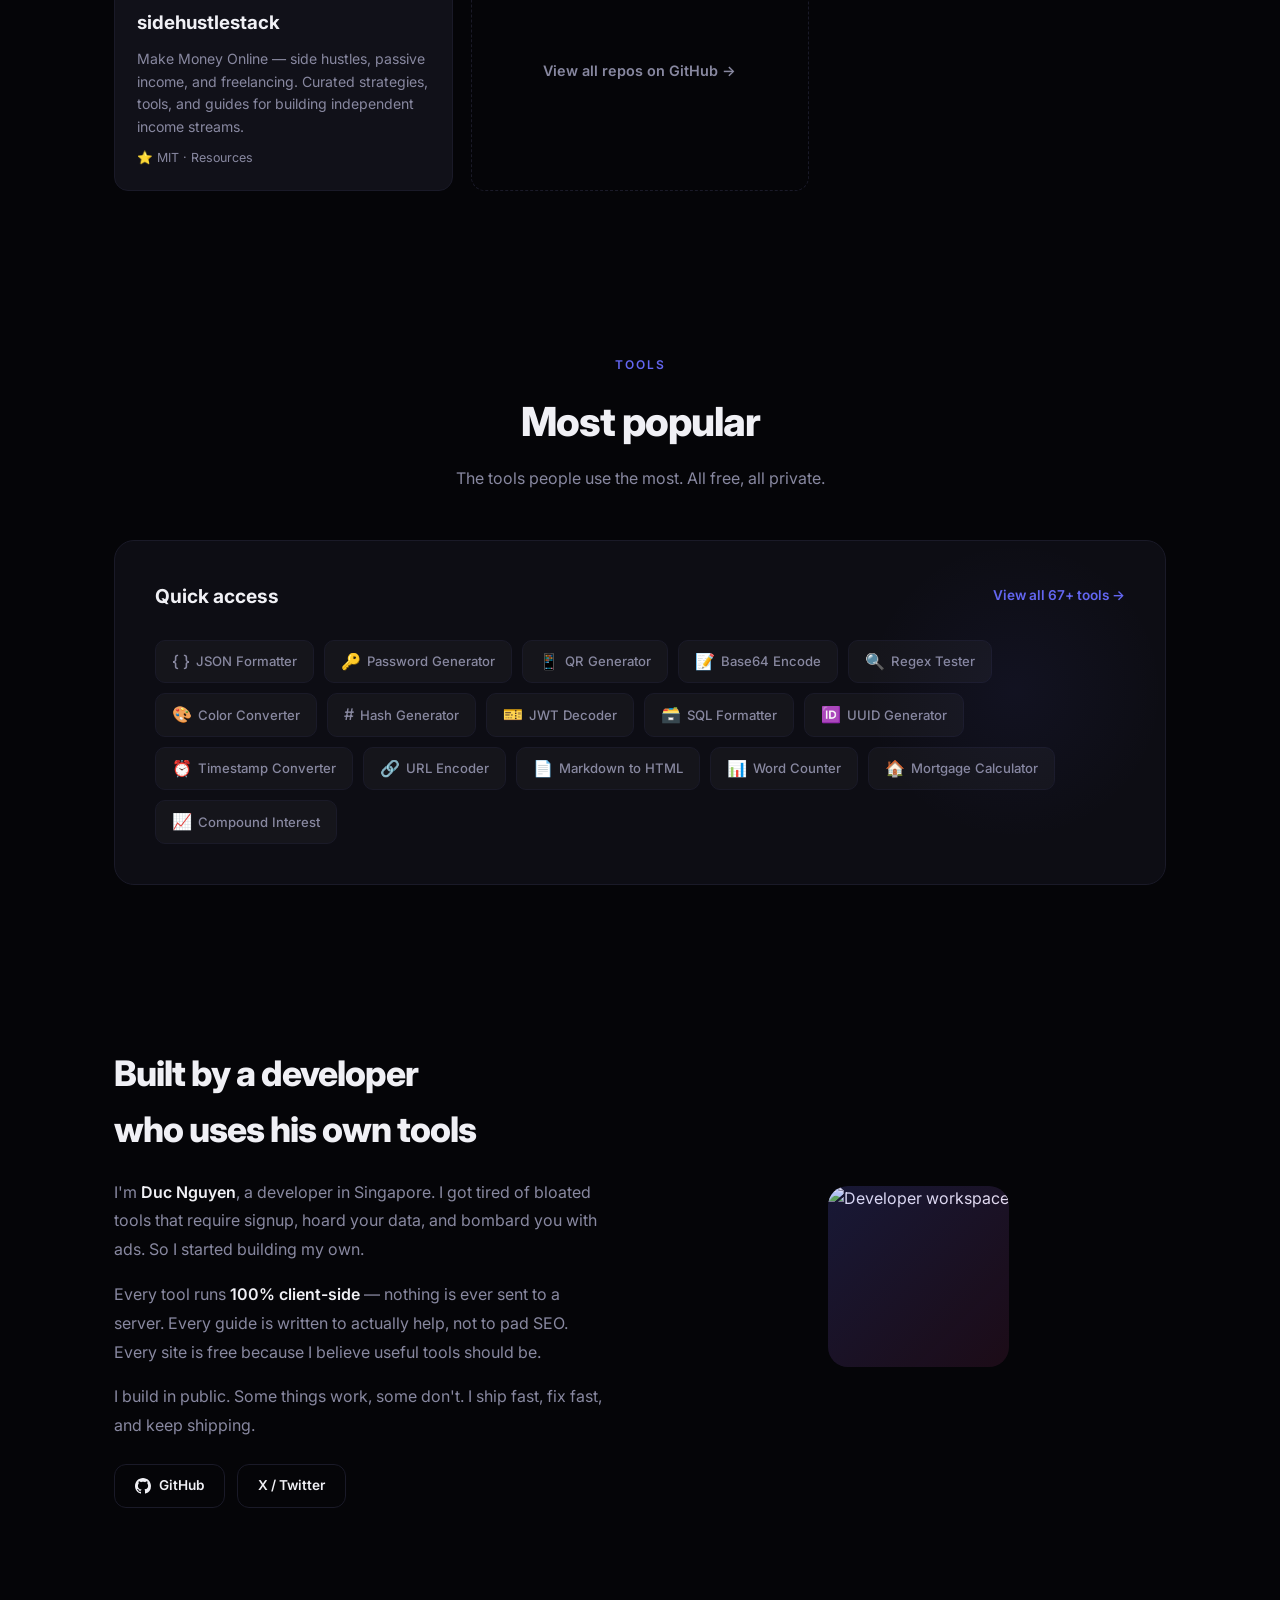
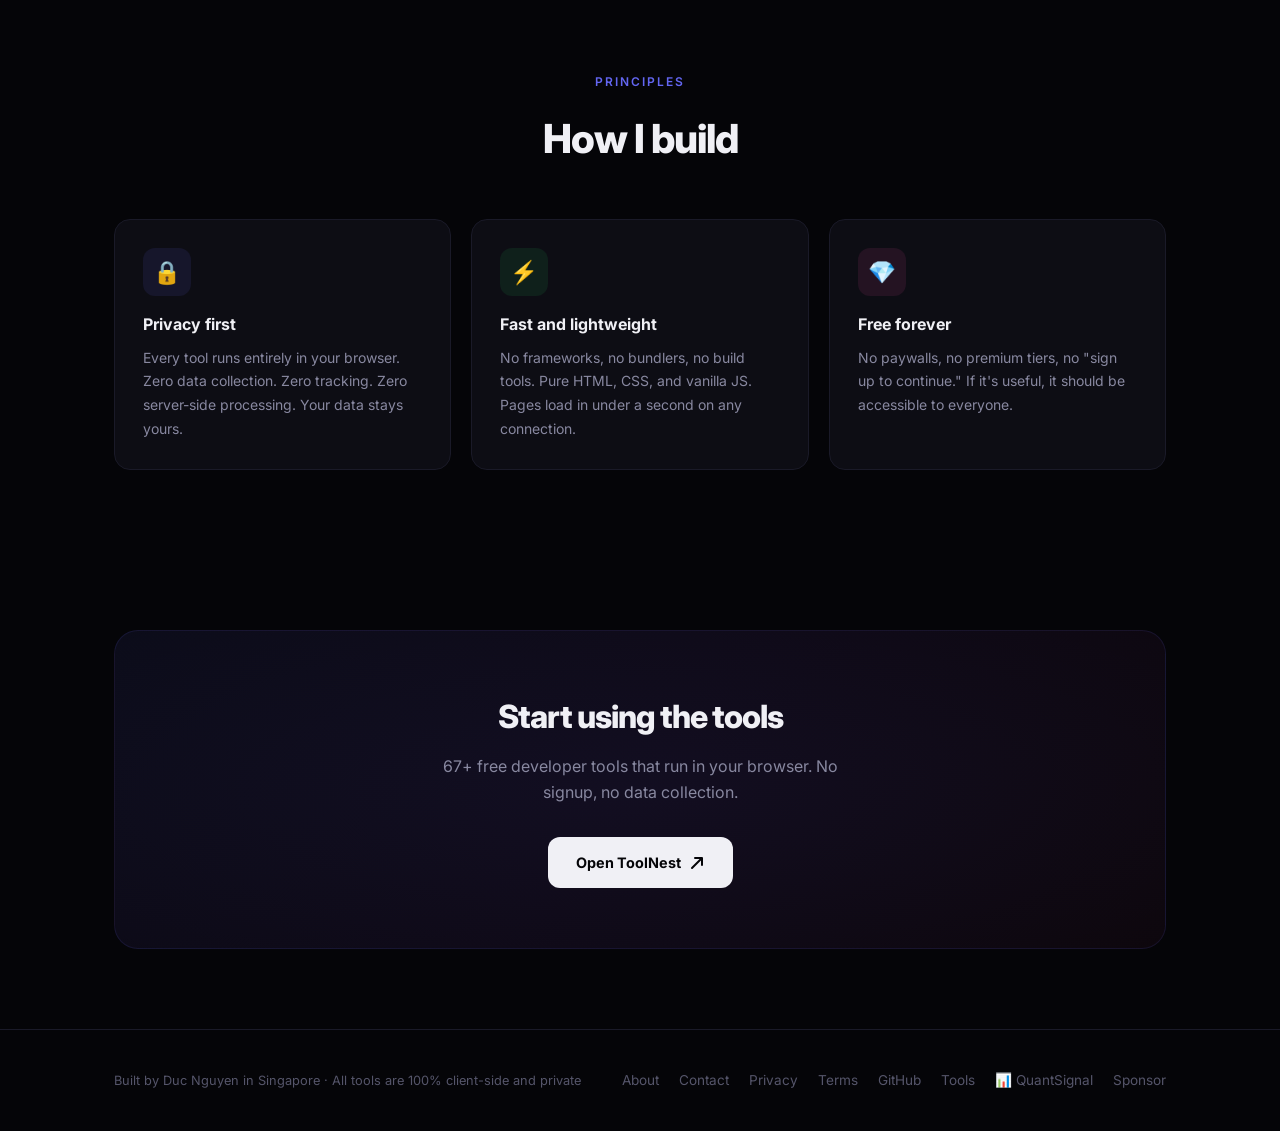
==== commit 44ef1063: "feat(portfolio): card jsonprism — JSON graph/tree/table/diff visualizer" ====
--- a/index.html
+++ b/index.html
@@ -1181,6 +1181,14 @@
       <p>Small, dependency-free libraries and CLIs for AI agent builders — MIT licensed, free to use and fork.</p>
     </div>
     <div class="oss-grid">
+      <a class="oss-card reveal" href="https://github.com/nguyenminhduc9988/jsonprism" target="_blank" rel="noopener">
+        <div class="oss-card-head">
+          <span class="project-tag tag-oss">Dev Tools</span>
+        </div>
+        <h3>jsonprism</h3>
+        <p>Every angle of your JSON — graph, tree, table &amp; two-doc diff — 100% in the browser. No account, no upload, no size paywall. Click any node for its JSONPath / pointer / jq, and copy a shareable zero-backend URL. The superior-free answer to cloud-gated JSON-graph tools.</p>
+        <div class="oss-card-meta">⭐ MIT · Web · <a href="https://nguyenminhduc9988.github.io/jsonprism/" target="_blank" rel="noopener">live demo</a></div>
+      </a>
       <a class="oss-card reveal" href="https://github.com/nguyenminhduc9988/gpuroom" target="_blank" rel="noopener">
         <div class="oss-card-head">
           <span class="project-tag tag-oss">AI / ML</span>
